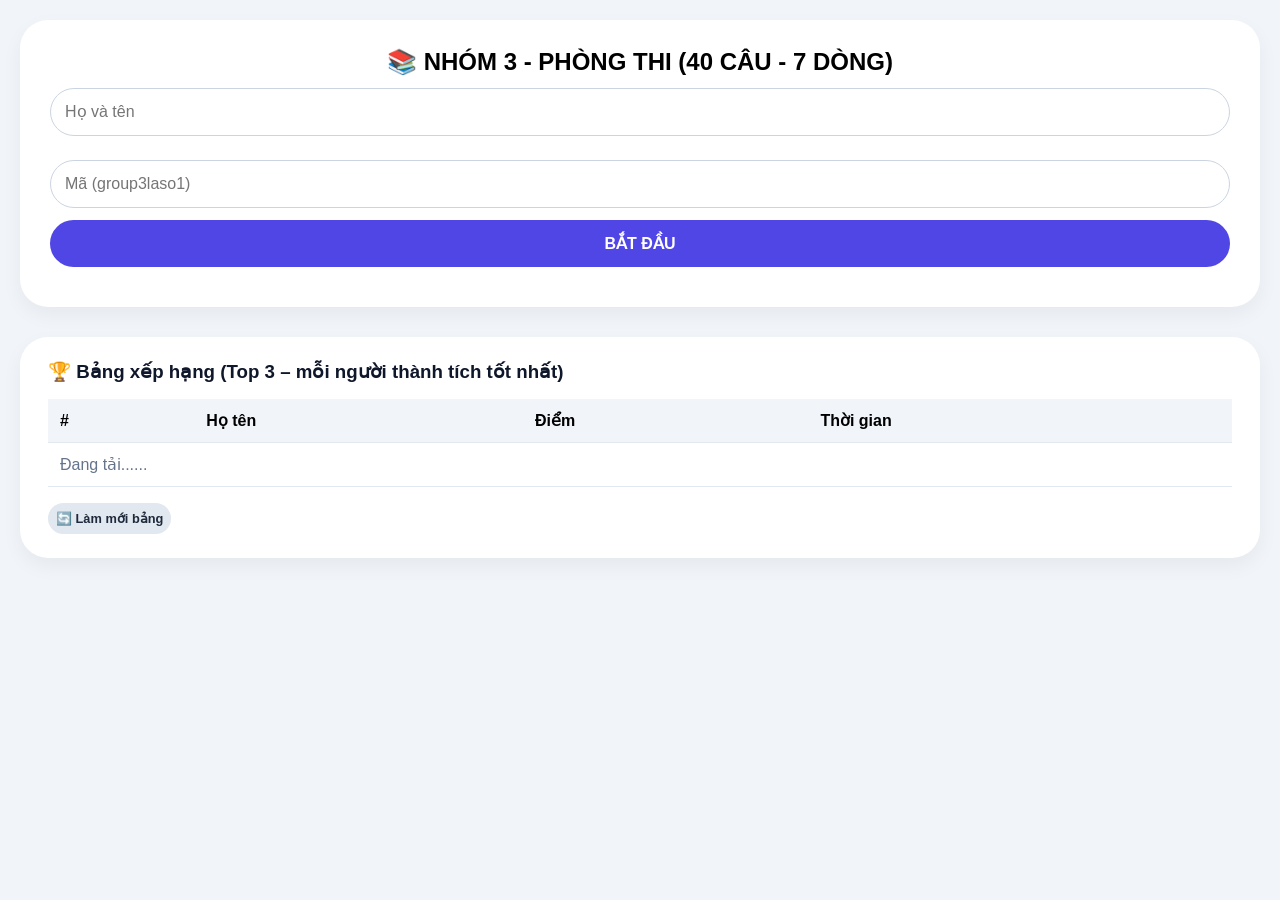
==== index.html @ 21d2b531 "Update title and improve leaderboard table structure" ====
<!DOCTYPE html>
<html lang="vi">
<head>
    <meta charset="UTF-8">
    <meta name="viewport" content="width=device-width, initial-scale=1.0, user-scalable=yes">
    <title>Nhóm 3 - Thi trắc nghiệm (40 câu - 7 dòng)</title>
    <style>
        * { margin: 0; padding: 0; box-sizing: border-box; }
        body { font-family: 'Segoe UI', Roboto, sans-serif; background: #f1f5f9; display: flex; justify-content: center; padding: 20px; }
        .main-container { max-width: 1300px; width: 100%; }
        .card { background: white; border-radius: 28px; box-shadow: 0 8px 20px rgba(0,0,0,0.05); padding: 28px 30px; margin-bottom: 30px; }
        .login-area { text-align: center; }
        input { width: 100%; padding: 14px; margin: 12px 0; border: 1px solid #cbd5e1; border-radius: 40px; font-size: 1rem; }
        button { background: #4f46e5; color: white; border: none; padding: 14px; border-radius: 40px; font-weight: bold; font-size: 1rem; cursor: pointer; width: 100%; transition: 0.2s; }
        button:hover { background: #4338ca; }
        .exam-container { background: white; border-radius: 28px; box-shadow: 0 8px 20px rgba(0,0,0,0.05); overflow: hidden; margin-bottom: 30px; display: none; }
        .exam-header { background: #1e293b; color: white; padding: 16px 24px; display: flex; justify-content: space-between; align-items: baseline; flex-wrap: wrap; gap: 12px; }
        .exam-header h2 { font-weight: 600; font-size: 1.2rem; }
        .student-info { background: #0f172a; padding: 6px 14px; border-radius: 40px; font-size: 0.85rem; }
        .exam-layout { display: flex; flex-wrap: wrap; }
        .question-area { flex: 2.5; background: #ffffff; padding: 28px 30px; min-width: 260px; }
        .sidebar { flex: 1.2; background: #f8fafc; border-left: 1px solid #e2e8f0; padding: 28px 20px; min-width: 240px; display: flex; flex-direction: column; gap: 20px; }
        .timer-card { background: white; border-radius: 24px; padding: 20px 16px; text-align: center; box-shadow: 0 2px 8px rgba(0,0,0,0.03); border: 1px solid #e2e8f0; }
        .timer-label { font-size: 0.75rem; text-transform: uppercase; color: #475569; font-weight: 600; }
        .timer-value { font-size: 2.5rem; font-weight: 700; font-family: monospace; color: #0f172a; }
        .palette-title { font-weight: 700; margin-bottom: 18px; font-size: 1rem; border-left: 4px solid #4f46e5; padding-left: 12px; }
        .question-grid { display: grid; grid-template-columns: repeat(5, 1fr); gap: 10px; }
        .q-num-btn { background: white; border: 1px solid #cbd5e1; border-radius: 40px; padding: 8px 0; text-align: center; font-weight: 600; font-size: 0.85rem; cursor: pointer; transition: all 0.2s; }
        .q-num-btn.answered { background: #22c55e; border-color: #22c55e; color: white; }
        .q-num-btn.current { background: #4f46e5; border-color: #4f46e5; color: white; box-shadow: 0 2px 6px rgba(79,70,229,0.3); }
        .q-num-btn.disabled { opacity: 0.5; background: #e2e8f0; cursor: not-allowed; }
        .q-num-btn:not(.disabled):hover { background: #e0e7ff; border-color: #818cf8; }
        .submit-bottom { margin-top: 20px; }
        .submit-bottom button { background: #10b981; width: 100%; }
        .submit-bottom button:hover { background: #059669; }
        .question-card { animation: fade 0.2s ease; }
        @keyframes fade { from { opacity: 0; transform: translateX(8px); } to { opacity: 1; transform: translateX(0); } }
        /* Ảnh FULL WIDTH chạm 2 bên rìa */
        .question-image {
            width: 100%;
            height: auto;
            object-fit: cover;
            margin-bottom: 20px;
            border-radius: 12px;
            box-shadow: 0 2px 8px rgba(0,0,0,0.1);
        }
        .q-text { font-size: 1.2rem; font-weight: 600; margin-bottom: 24px; color: #0f172a; }
        .options-list { display: flex; flex-direction: column; gap: 14px; margin: 20px 0 30px; }
        .option-item { background: #f8fafc; border: 1px solid #e2e8f0; border-radius: 20px; padding: 12px 18px; display: flex; align-items: center; gap: 12px; cursor: pointer; }
        .option-item.selected { background: #eef2ff; border-color: #4f46e5; }
        .option-radio { width: 18px; height: 18px; accent-color: #4f46e5; }
        .nav-buttons { display: flex; gap: 12px; flex-wrap: wrap; margin-top: 20px; }
        .nav-btn { background: white; border: 1px solid #cbd5e1; padding: 10px 20px; border-radius: 40px; font-weight: 600; cursor: pointer; }
        .leaderboard-card { background: white; border-radius: 28px; box-shadow: 0 8px 20px rgba(0,0,0,0.05); padding: 24px 28px; }
        .leaderboard-table, .history-table { width: 100%; border-collapse: collapse; }
        .leaderboard-table th, .leaderboard-table td, .history-table th, .history-table td { padding: 12px; text-align: left; border-bottom: 1px solid #e2e8f0; }
        .leaderboard-table th, .history-table th { background: #f1f5f9; font-weight: 600; }
        .refresh-leaderboard { background: #e2e8f0; color: #1e293b; margin-top: 16px; font-size: 0.8rem; padding: 8px; width: auto; }
        .modal { display: none; position: fixed; top: 0; left: 0; width: 100%; height: 100%; background: rgba(0,0,0,0.5); justify-content: center; align-items: center; z-index: 1000; }
        .modal-content { background: white; border-radius: 32px; max-width: 550px; width: 90%; padding: 28px; text-align: center; max-height: 80vh; overflow-y: auto; }
        .modal-content h2 { color: #10b981; margin-bottom: 12px; }
        .modal-score { font-size: 2.5rem; font-weight: 800; margin: 16px 0; }
        .btn-group { display: flex; gap: 10px; margin-top: 15px; }
        .btn-group button { flex: 1; margin-top: 0; }
        .error-msg { color: #dc2626; font-size: 0.85rem; margin-top: 8px; text-align: center; }
        .loading { text-align: center; color: #64748b; padding: 20px; }
        .text-center { text-align: center; }
        h3 { margin-bottom: 16px; color: #0f172a; }
        @media (max-width: 780px) { .exam-layout { flex-direction: column; } .sidebar { border-left: none; border-top: 1px solid #e2e8f0; } }
    </style>
</head>
<body>
<div class="main-container">
    <div class="card" id="loginCard">
        <div class="login-area">
            <h2>📚 NHÓM 3 - PHÒNG THI (40 CÂU - 7 DÒNG)</h2>
            <input type="text" id="fullname" placeholder="Họ và tên" maxlength="50">
            <input type="text" id="accessCode" placeholder="Mã (group3laso1)">
            <button id="startExamBtn">BẮT ĐẦU</button>
            <div id="loginError" class="error-msg" style="margin-top:12px;"></div>
        </div>
    </div>

    <div class="exam-container" id="examContainer">
        <div class="exam-header">
            <h2>📝 ĐỀ THI NHÓM 3 (MACHINE LEARNING)</h2>
            <div class="student-info" id="studentNameDisplay"></div>
        </div>
        <div class="exam-layout">
            <div class="question-area">
                <div class="question-card" id="dynamicQuestion"></div>
                <div class="nav-buttons">
                    <button class="nav-btn" id="prevBtn">◀ Câu trước</button>
                    <button class="nav-btn" id="nextBtn">Câu tiếp ▶</button>
                </div>
                <div id="submitError" class="error-msg"></div>
            </div>
            <div class="sidebar">
                <div class="timer-card">
                    <div class="timer-label">THỜI GIAN CÒN LẠI</div>
                    <div class="timer-value" id="timerDisplay">90:00</div>
                </div>
                <div class="palette-title">📌 Bảng câu hỏi</div>
                <div id="questionPaletteGrid" class="question-grid"></div>
                <div style="font-size:12px; color:#475569;">✅ Xanh: Đã trả lời ⚪ Trắng: Chưa làm<br>🔵 Xanh dương: Câu hiện tại</div>
                <div class="submit-bottom"><button id="submitExamBtn" style="background:#10b981;">📌 NỘP BÀI</button></div>
            </div>
        </div>
    </div>

    <div class="leaderboard-card">
        <h3>🏆 Bảng xếp hạng (Top 3 – mỗi người thành tích tốt nhất)</h3>
        <table class="leaderboard-table" id="leaderboardTable"><thead><tr><th>#</th><th>Họ tên</th><th>Điểm</th><th>Thời gian</th></tr></thead>
        <tbody id="leaderboardBody"><tr><td colspan="4" class="loading">Đang tải......</td></tr>
        </tbody>
        </table>
        <button class="refresh-leaderboard" id="refreshLeaderboardBtn">🔄 Làm mới bảng</button>
    </div>
</div>

<div id="resultModal" class="modal"><div class="modal-content"><h2>✅ HOÀN THÀNH</h2><p>Bài làm đã được ghi nhận</p><div class="modal-score" id="modalScore">0/40</div><div class="btn-group"><button id="viewHistoryFromResultBtn">📜 Lịch sử của tôi</button><button id="closeResultAndReloadBtn">🏠 Về trang chủ</button></div></div></div>
<div id="historyModal" class="modal"><div class="modal-content"><h2>📜 Lịch sử làm bài</h2><div id="historyContent"></div><div class="btn-group"><button id="closeHistoryBtn">Đóng</button><button id="backToHomeFromHistoryBtn">🏠 Về trang chủ</button></div></div></div>
<div id="resumeModal" class="modal"><div class="modal-content"><h2>⚠️ Bài làm chưa hoàn thành</h2><p>Bạn có muốn tiếp tục bài làm dang dở?</p><div class="btn-group"><button id="resumeYesBtn">Tiếp tục</button><button id="resumeNoBtn">Bắt đầu mới</button></div></div></div>

<script>
    // ---- Biến toàn cục ----
    let MASTER_QUESTIONS = [];
    let currentQuestions = [];
    let userAnswers = [];        // mảng 40 câu trả lời (text)
    let currentIndex = 0;
    let timerInterval = null;
    let timeLeftSeconds = 90 * 60;
    let sessionId = null;
    let currentUser = "";
    let lastSubmittedName = "";
    let startTimeISO = null;
    let examDurationMin = 90;

    // DOM
    const loginCard = document.getElementById('loginCard');
    const examContainer = document.getElementById('examContainer');
    const studentNameSpan = document.getElementById('studentNameDisplay');
    const timerDisplay = document.getElementById('timerDisplay');
    const paletteContainer = document.getElementById('questionPaletteGrid');
    const dynamicQuestionDiv = document.getElementById('dynamicQuestion');
    const prevBtn = document.getElementById('prevBtn');
    const nextBtn = document.getElementById('nextBtn');
    const submitBtn = document.getElementById('submitExamBtn');
    const resumeModal = document.getElementById('resumeModal');

    // Helper
    function escapeHtml(str) { if(!str) return ''; return str.replace(/[&<>]/g, m => m==='&'?'&amp;': m==='<'?'&lt;':'&gt;'); }
    function formatTime(sec) { const m = Math.floor(sec/60), s = sec%60; return `${m.toString().padStart(2,'0')}:${s.toString().padStart(2,'0')}`; }
    function updateTimerDisplay() { timerDisplay.innerText = formatTime(timeLeftSeconds); if(timeLeftSeconds<=0 && timerInterval) { clearInterval(timerInterval); alert("Hết thời gian! Tự động nộp bài."); submitExam(); } }
    function computeTimeLeft() { if(!startTimeISO) return timeLeftSeconds; const elapsed = Math.floor((new Date() - new Date(startTimeISO))/1000); const remain = examDurationMin*60 - elapsed; return remain>0?remain:0; }
    function startTimer() { if(timerInterval) clearInterval(timerInterval); timerInterval = setInterval(()=>{ if(timeLeftSeconds>0){ timeLeftSeconds--; updateTimerDisplay(); if(timeLeftSeconds%5===0) saveToLocalStorage(); } else clearInterval(timerInterval); },1000); }

    function saveToLocalStorage() { if(!sessionId) return; const state = { sessionId, currentUser, userAnswers, currentIndex, timeLeftSeconds, startTimeISO, examDurationMin, currentQuestions }; localStorage.setItem('examState', JSON.stringify(state)); }
    function loadFromLocalStorage() { const raw = localStorage.getItem('examState'); if(!raw) return null; try { const state = JSON.parse(raw); if(state.sessionId && state.currentUser && state.currentQuestions) return state; } catch(e){} return null; }
    function clearLocalStorage() { localStorage.removeItem('examState'); }
    function saveLastSubmittedName(name) { localStorage.setItem('lastSubmittedName', name); }
    function getLastSubmittedName() { return localStorage.getItem('lastSubmittedName') || ''; }

    function shuffleArray(arr) { for (let i = arr.length - 1; i > 0; i--) { const j = Math.floor(Math.random() * (i + 1)); [arr[i], arr[j]] = [arr[j], arr[i]]; } return arr; }

    function getShuffledQuestions() {
        let shuffled = shuffleArray([...MASTER_QUESTIONS]);
        shuffled = shuffled.map(q => {
            if (q.options && q.options.length) {
                const shuffledOpts = shuffleArray([...q.options]);
                return { ...q, options: shuffledOpts };
            }
            return { ...q };
        });
        return shuffled;
    }

    async function loadQuestionsFromServer() {
        try {
            const res = await fetch('/get-questions');
            const data = await res.json(); // [{text, imageUrl, options, correctText}]
            MASTER_QUESTIONS = data.map((q, idx) => {
                return {
                    id: idx,
                    text: q.text,
                    imageUrl: q.imageUrl,
                    options: q.options,
                    correctText: q.correctText
                };
            });
        } catch (err) {
            console.error("Lỗi tải câu hỏi:", err);
            // Fallback tạo 40 câu mặc định
            MASTER_QUESTIONS = [];
            for (let i = 0; i < 40; i++) {
                MASTER_QUESTIONS.push({
                    id: i,
                    text: `Câu hỏi mẫu ${i+1}`,
                    imageUrl: "",
                    options: ["A", "B", "C", "D"],
                    correctText: "A"
                });
            }
        }
    }

    function renderPalette() {
        paletteContainer.innerHTML = '';
        for(let i=0; i<currentQuestions.length; i++) {
            const btn = document.createElement('div');
            btn.classList.add('q-num-btn');
            btn.innerText = i+1;
            if(userAnswers[i] !== null && userAnswers[i] !== "") btn.classList.add('answered');
            if(currentIndex === i) btn.classList.add('current');
            btn.addEventListener('click', (idx=>()=>{ goToQuestion(idx); })(i));
            paletteContainer.appendChild(btn);
        }
    }

    function goToQuestion(index) { if(index<0 || index>=currentQuestions.length) return; currentIndex = index; renderCurrentQuestion(); renderPalette(); saveToLocalStorage(); }

    function renderCurrentQuestion() {
        const q = currentQuestions[currentIndex];
        if(!q) return;
        let html = '';
        if(q.imageUrl && q.imageUrl.trim() !== "") {
            html += `<img src="${escapeHtml(q.imageUrl)}" alt="Hình minh họa" class="question-image" onerror="this.style.display='none'">`;
        }
        html += `<div class="q-text">Câu ${currentIndex+1}: ${escapeHtml(q.text)}</div>`;
        html += `<div class="options-list" id="optionsList">`;
        const labels = ['A', 'B', 'C', 'D'];
        q.options.forEach((opt, optIdx) => {
            const isChecked = (userAnswers[currentIndex] === opt);
            const label = labels[optIdx];
            html += `<div class="option-item ${isChecked ? 'selected' : ''}">
                        <input type="radio" name="questionOption" value="${escapeHtml(opt)}" ${isChecked ? 'checked' : ''} class="option-radio">
                        <span class="option-label"><strong>${label}.</strong> ${escapeHtml(opt)}</span>
                     </div>`;
        });
        html += `</div>`;
        dynamicQuestionDiv.innerHTML = html;
        const radioInputs = document.querySelectorAll('input[name="questionOption"]');
        const optionDivs = document.querySelectorAll('.option-item');
        const updateAnswer = (selectedVal) => {
            userAnswers[currentIndex] = selectedVal;
            renderPalette();
            optionDivs.forEach(div => { const radio = div.querySelector('input[type="radio"]'); if(radio && radio.value===selectedVal) div.classList.add('selected'); else div.classList.remove('selected'); });
            saveToLocalStorage();
        };
        radioInputs.forEach(radio => radio.addEventListener('change', e => { if(radio.checked) updateAnswer(radio.value); }));
        optionDivs.forEach(div => { div.addEventListener('click', e => { const radio = div.querySelector('input[type="radio"]'); if(radio && !radio.checked) { radio.checked = true; updateAnswer(radio.value); } }); });
    }

    function allQuestionsAnswered() {
        for(let i=0; i<userAnswers.length; i++) {
            if(!userAnswers[i] || userAnswers[i] === "") return false;
        }
        return true;
    }

    function checkSubmit() {
        if(!allQuestionsAnswered()) {
            document.getElementById('submitError').innerText = "❌ Bạn chưa trả lời tất cả 40 câu hỏi!";
            return false;
        }
        document.getElementById('submitError').innerText = "";
        return true;
    }

    async function submitExam() {
        if(!checkSubmit()) return;
        if(!sessionId) { alert("Lỗi phiên làm bài!"); return; }
        if(timerInterval) clearInterval(timerInterval);
        try {
            const res = await fetch('/submit', {
                method: 'POST',
                headers: { 'Content-Type': 'application/json' },
                body: JSON.stringify({
                    name: currentUser,
                    code: "group3laso1",
                    session_id: sessionId,
                    answers: userAnswers
                })
            });
            const data = await res.json();
            if(res.ok) {
                saveLastSubmittedName(currentUser);
                clearLocalStorage();
                showResultModal(data.score, data.name);
                loadLeaderboard();
            } else {
                if(res.status===400 && data.error && data.error.includes("hết hạn")) alert("Phiên làm bài đã hết hạn. Vui lòng bắt đầu lại.");
                else alert("Lỗi: " + (data.error || "Không thể nộp bài"));
                if(data.error && data.error.includes("hết hạn")) { clearLocalStorage(); location.reload(); }
            }
        } catch(err) { alert("Lỗi kết nối server!"); }
    }

    async function startTest() {
        const name = document.getElementById('fullname').value.trim();
        const code = document.getElementById('accessCode').value.trim();
        const errorDiv = document.getElementById('loginError');
        errorDiv.innerText = "";
        if(!name) { errorDiv.innerText = "Vui lòng nhập họ tên!"; return; }
        if(code !== "group3laso1") { errorDiv.innerText = "Sai mã truy cập!"; return; }
        currentUser = name;
        studentNameSpan.innerText = `👤 ${escapeHtml(currentUser)}`;
        try {
            if(MASTER_QUESTIONS.length === 0) await loadQuestionsFromServer();
            const res = await fetch('/start', { method: 'POST', headers: { 'Content-Type': 'application/json' }, body: JSON.stringify({ name, code }) });
            const data = await res.json();
            if(res.ok) {
                sessionId = data.session_id;
                startTimeISO = data.start_time;
                examDurationMin = data.duration_minutes;
                timeLeftSeconds = computeTimeLeft();
                if(timeLeftSeconds <= 0) { alert("Thời gian làm bài đã hết!"); return; }
                currentQuestions = getShuffledQuestions();
                userAnswers = new Array(currentQuestions.length).fill(null);
                currentIndex = 0;
                loginCard.style.display = 'none';
                examContainer.style.display = 'block';
                updateTimerDisplay();
                startTimer();
                renderCurrentQuestion();
                renderPalette();
                saveToLocalStorage();
            } else { errorDiv.innerText = data.error || "Không thể bắt đầu!"; }
        } catch(err) { errorDiv.innerText = "Lỗi kết nối server!"; }
    }

    async function loadLeaderboard() {
        try {
            const res = await fetch('/leaderboard');
            const data = await res.json();
            const tbody = document.getElementById('leaderboardBody');
            const leaderboard = data.leaderboard || [];
            const totalQs = data.total_questions || 40;
            if(!leaderboard.length) { tbody.innerHTML = '<tr><td colspan="4">Chưa có dữ liệu</td></tr>'; return; }
            tbody.innerHTML = leaderboard.map((item,idx)=>`<tr><td>${idx+1}</td><td>${escapeHtml(item.name)}</td><td><strong>${item.score}/${totalQs}</strong></td><td>${escapeHtml(item.duration_formatted)}</td></tr>`).join('');
        } catch(e) { console.error(e); }
    }

    async function loadUserHistory(name) {
        try {
            const res = await fetch(`/history/${encodeURIComponent(name)}`);
            const history = await res.json();
            const historyContent = document.getElementById('historyContent');
            if(!history.length) { historyContent.innerHTML = '<p class="text-center">📭 Chưa có lịch sử làm bài</p>'; return; }
            let html = '<table class="history-table"><thead><tr><th>Lần</th><th>Điểm</th><th>Thời gian làm</th><th>Ngày nộp</th></tr></thead><tbody>';
            history.forEach((item,idx)=>{
                const total = item.score_display ? item.score_display.split('/')[1] : '40';
                html += `<tr><td>${idx+1}</td><td><strong>${item.score}/${total}</strong></td><td>${escapeHtml(item.duration_formatted)}</td><td>${escapeHtml(item.submitted_at_display)}</td></tr>`;
            });
            html += '</tbody></table>';
            historyContent.innerHTML = html;
        } catch(e) { document.getElementById('historyContent').innerHTML = '<p class="text-center">❌ Lỗi tải lịch sử</p>'; }
    }

    function showResultModal(score, name) { document.getElementById('modalScore').innerText = score; lastSubmittedName = name; document.getElementById('resultModal').style.display = 'flex'; }
    function closeResultAndReload() { document.getElementById('resultModal').style.display = 'none'; location.reload(); }
    function showHistoryModal(name) { loadUserHistory(name); document.getElementById('historyModal').style.display = 'flex'; }
    function closeHistoryModal() { document.getElementById('historyModal').style.display = 'none'; }
    function closeHistoryAndReload() { document.getElementById('historyModal').style.display = 'none'; location.reload(); }
    async function resumeExam(state) {
        sessionId = state.sessionId;
        currentUser = state.currentUser;
        userAnswers = state.userAnswers;
        currentIndex = state.currentIndex;
        timeLeftSeconds = state.timeLeftSeconds;
        startTimeISO = state.startTimeISO;
        examDurationMin = state.examDurationMin;
        currentQuestions = state.currentQuestions;
        studentNameSpan.innerText = `👤 ${escapeHtml(currentUser)}`;
        loginCard.style.display = 'none';
        examContainer.style.display = 'block';
        updateTimerDisplay();
        startTimer();
        renderCurrentQuestion();
        renderPalette();
        document.getElementById('submitError').innerText = "";
        resumeModal.style.display = 'none';
    }
    function startNewExam() { clearLocalStorage(); location.reload(); }

    async function init() {
        const prevName = getLastSubmittedName();
        if(prevName) document.getElementById('fullname').value = prevName;
        await loadQuestionsFromServer();
        loadLeaderboard();
        const savedState = loadFromLocalStorage();
        if(savedState && savedState.sessionId && savedState.currentUser && savedState.currentQuestions) {
            resumeModal.style.display = 'flex';
            document.getElementById('resumeYesBtn').onclick = () => resumeExam(savedState);
            document.getElementById('resumeNoBtn').onclick = () => { clearLocalStorage(); resumeModal.style.display = 'none'; };
        }
    }

    document.getElementById('startExamBtn').onclick = startTest;
    document.getElementById('refreshLeaderboardBtn').onclick = loadLeaderboard;
    prevBtn.onclick = () => goToQuestion(currentIndex-1);
    nextBtn.onclick = () => goToQuestion(currentIndex+1);
    submitBtn.onclick = submitExam;
    document.getElementById('viewHistoryFromResultBtn').onclick = () => { document.getElementById('resultModal').style.display = 'none'; showHistoryModal(lastSubmittedName); };
    document.getElementById('closeResultAndReloadBtn').onclick = closeResultAndReload;
    document.getElementById('closeHistoryBtn').onclick = closeHistoryModal;
    document.getElementById('backToHomeFromHistoryBtn').onclick = closeHistoryAndReload;

    init();
</script>
</body>
</html>
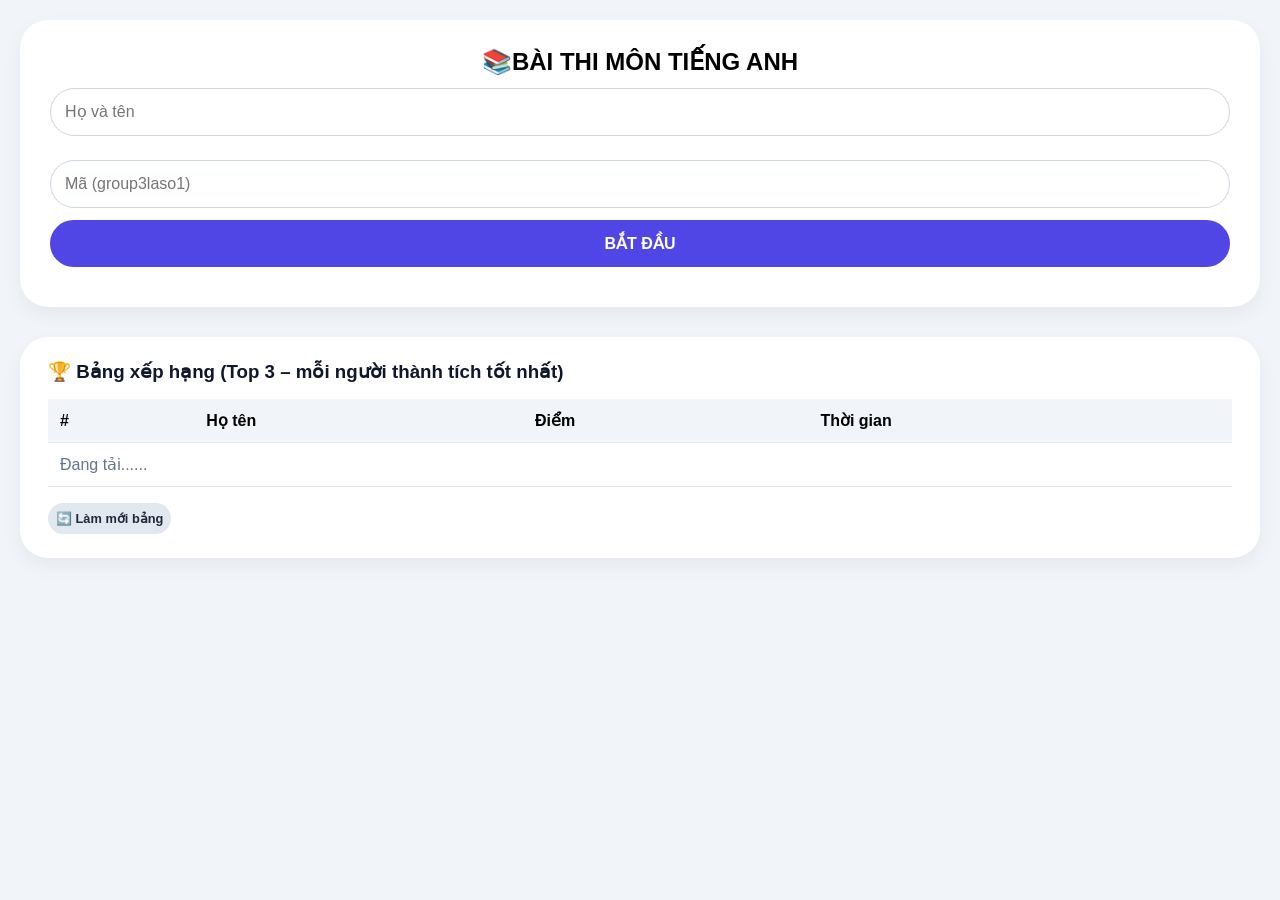
==== commit 4b7ac800: "Update title and headings in index.html" ====
--- a/index.html
+++ b/index.html
@@ -3,7 +3,7 @@
 <head>
     <meta charset="UTF-8">
     <meta name="viewport" content="width=device-width, initial-scale=1.0, user-scalable=yes">
-    <title>Nhóm 3 - Thi trắc nghiệm (40 câu - 7 dòng)</title>
+    <title>Nhóm 3 - Trắc Nghiệm Thi Thử THPTQG TIẾNG ANH</title>
     <style>
         * { margin: 0; padding: 0; box-sizing: border-box; }
         body { font-family: 'Segoe UI', Roboto, sans-serif; background: #f1f5f9; display: flex; justify-content: center; padding: 20px; }
@@ -73,7 +73,7 @@
 <div class="main-container">
     <div class="card" id="loginCard">
         <div class="login-area">
-            <h2>📚 NHÓM 3 - PHÒNG THI (40 CÂU - 7 DÒNG)</h2>
+            <h2>📚BÀI THI MÔN TIẾNG ANH</h2>
             <input type="text" id="fullname" placeholder="Họ và tên" maxlength="50">
             <input type="text" id="accessCode" placeholder="Mã (group3laso1)">
             <button id="startExamBtn">BẮT ĐẦU</button>
@@ -83,7 +83,7 @@
 
     <div class="exam-container" id="examContainer">
         <div class="exam-header">
-            <h2>📝 ĐỀ THI NHÓM 3 (MACHINE LEARNING)</h2>
+            <h2>📝 ĐỀ SỐ 11</h2>
             <div class="student-info" id="studentNameDisplay"></div>
         </div>
         <div class="exam-layout">
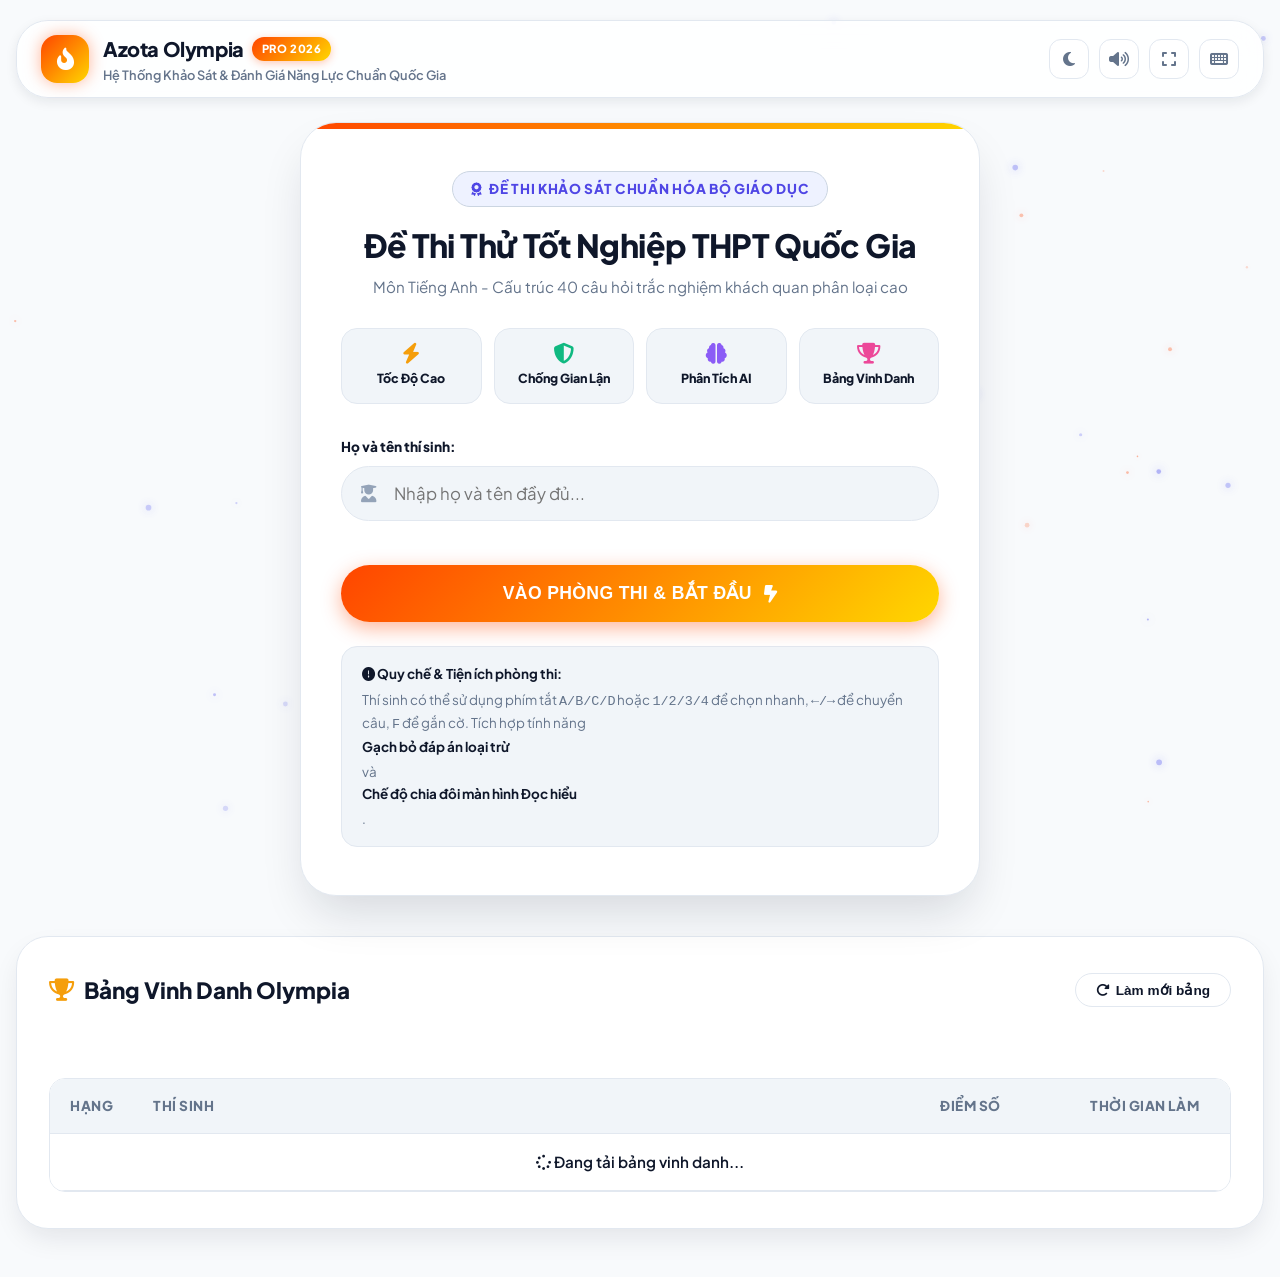
==== commit 0bd60131: "AI" ====
--- a/index.html
+++ b/index.html
@@ -1,410 +1,1806 @@
 <!DOCTYPE html>
-<html lang="vi">
+<html lang="vi" data-theme="light">
 <head>
     <meta charset="UTF-8">
     <meta name="viewport" content="width=device-width, initial-scale=1.0, user-scalable=yes">
-    <title>Nhóm 3 - Trắc Nghiệm Thi Thử THPTQG TIẾNG ANH</title>
-    <style>
-        * { margin: 0; padding: 0; box-sizing: border-box; }
-        body { font-family: 'Segoe UI', Roboto, sans-serif; background: #f1f5f9; display: flex; justify-content: center; padding: 20px; }
-        .main-container { max-width: 1300px; width: 100%; }
-        .card { background: white; border-radius: 28px; box-shadow: 0 8px 20px rgba(0,0,0,0.05); padding: 28px 30px; margin-bottom: 30px; }
-        .login-area { text-align: center; }
-        input { width: 100%; padding: 14px; margin: 12px 0; border: 1px solid #cbd5e1; border-radius: 40px; font-size: 1rem; }
-        button { background: #4f46e5; color: white; border: none; padding: 14px; border-radius: 40px; font-weight: bold; font-size: 1rem; cursor: pointer; width: 100%; transition: 0.2s; }
-        button:hover { background: #4338ca; }
-        .exam-container { background: white; border-radius: 28px; box-shadow: 0 8px 20px rgba(0,0,0,0.05); overflow: hidden; margin-bottom: 30px; display: none; }
-        .exam-header { background: #1e293b; color: white; padding: 16px 24px; display: flex; justify-content: space-between; align-items: baseline; flex-wrap: wrap; gap: 12px; }
-        .exam-header h2 { font-weight: 600; font-size: 1.2rem; }
-        .student-info { background: #0f172a; padding: 6px 14px; border-radius: 40px; font-size: 0.85rem; }
-        .exam-layout { display: flex; flex-wrap: wrap; }
-        .question-area { flex: 2.5; background: #ffffff; padding: 28px 30px; min-width: 260px; }
-        .sidebar { flex: 1.2; background: #f8fafc; border-left: 1px solid #e2e8f0; padding: 28px 20px; min-width: 240px; display: flex; flex-direction: column; gap: 20px; }
-        .timer-card { background: white; border-radius: 24px; padding: 20px 16px; text-align: center; box-shadow: 0 2px 8px rgba(0,0,0,0.03); border: 1px solid #e2e8f0; }
-        .timer-label { font-size: 0.75rem; text-transform: uppercase; color: #475569; font-weight: 600; }
-        .timer-value { font-size: 2.5rem; font-weight: 700; font-family: monospace; color: #0f172a; }
-        .palette-title { font-weight: 700; margin-bottom: 18px; font-size: 1rem; border-left: 4px solid #4f46e5; padding-left: 12px; }
-        .question-grid { display: grid; grid-template-columns: repeat(5, 1fr); gap: 10px; }
-        .q-num-btn { background: white; border: 1px solid #cbd5e1; border-radius: 40px; padding: 8px 0; text-align: center; font-weight: 600; font-size: 0.85rem; cursor: pointer; transition: all 0.2s; }
-        .q-num-btn.answered { background: #22c55e; border-color: #22c55e; color: white; }
-        .q-num-btn.current { background: #4f46e5; border-color: #4f46e5; color: white; box-shadow: 0 2px 6px rgba(79,70,229,0.3); }
-        .q-num-btn.disabled { opacity: 0.5; background: #e2e8f0; cursor: not-allowed; }
-        .q-num-btn:not(.disabled):hover { background: #e0e7ff; border-color: #818cf8; }
-        .submit-bottom { margin-top: 20px; }
-        .submit-bottom button { background: #10b981; width: 100%; }
-        .submit-bottom button:hover { background: #059669; }
-        .question-card { animation: fade 0.2s ease; }
-        @keyframes fade { from { opacity: 0; transform: translateX(8px); } to { opacity: 1; transform: translateX(0); } }
-        /* Ảnh FULL WIDTH chạm 2 bên rìa */
-        .question-image {
-            width: 100%;
-            height: auto;
-            object-fit: cover;
-            margin-bottom: 20px;
-            border-radius: 12px;
-            box-shadow: 0 2px 8px rgba(0,0,0,0.1);
-        }
-        .q-text { font-size: 1.2rem; font-weight: 600; margin-bottom: 24px; color: #0f172a; }
-        .options-list { display: flex; flex-direction: column; gap: 14px; margin: 20px 0 30px; }
-        .option-item { background: #f8fafc; border: 1px solid #e2e8f0; border-radius: 20px; padding: 12px 18px; display: flex; align-items: center; gap: 12px; cursor: pointer; }
-        .option-item.selected { background: #eef2ff; border-color: #4f46e5; }
-        .option-radio { width: 18px; height: 18px; accent-color: #4f46e5; }
-        .nav-buttons { display: flex; gap: 12px; flex-wrap: wrap; margin-top: 20px; }
-        .nav-btn { background: white; border: 1px solid #cbd5e1; padding: 10px 20px; border-radius: 40px; font-weight: 600; cursor: pointer; }
-        .leaderboard-card { background: white; border-radius: 28px; box-shadow: 0 8px 20px rgba(0,0,0,0.05); padding: 24px 28px; }
-        .leaderboard-table, .history-table { width: 100%; border-collapse: collapse; }
-        .leaderboard-table th, .leaderboard-table td, .history-table th, .history-table td { padding: 12px; text-align: left; border-bottom: 1px solid #e2e8f0; }
-        .leaderboard-table th, .history-table th { background: #f1f5f9; font-weight: 600; }
-        .refresh-leaderboard { background: #e2e8f0; color: #1e293b; margin-top: 16px; font-size: 0.8rem; padding: 8px; width: auto; }
-        .modal { display: none; position: fixed; top: 0; left: 0; width: 100%; height: 100%; background: rgba(0,0,0,0.5); justify-content: center; align-items: center; z-index: 1000; }
-        .modal-content { background: white; border-radius: 32px; max-width: 550px; width: 90%; padding: 28px; text-align: center; max-height: 80vh; overflow-y: auto; }
-        .modal-content h2 { color: #10b981; margin-bottom: 12px; }
-        .modal-score { font-size: 2.5rem; font-weight: 800; margin: 16px 0; }
-        .btn-group { display: flex; gap: 10px; margin-top: 15px; }
-        .btn-group button { flex: 1; margin-top: 0; }
-        .error-msg { color: #dc2626; font-size: 0.85rem; margin-top: 8px; text-align: center; }
-        .loading { text-align: center; color: #64748b; padding: 20px; }
-        .text-center { text-align: center; }
-        h3 { margin-bottom: 16px; color: #0f172a; }
-        @media (max-width: 780px) { .exam-layout { flex-direction: column; } .sidebar { border-left: none; border-top: 1px solid #e2e8f0; } }
-    </style>
+    <meta name="theme-color" content="#4f46e5">
+    <title>Azota Olympia PRO - Hệ Thống Khảo Sát &amp; Đánh Giá Năng Lực Chuẩn Quốc Gia</title>
+    <!-- Google Fonts -->
+    <link rel="preconnect" href="https://fonts.googleapis.com">
+    <link rel="preconnect" href="https://fonts.gstatic.com" crossorigin>
+    <link href="https://fonts.googleapis.com/css2?family=Plus+Jakarta+Sans:wght@400;500;600;700;800;900&family=JetBrains+Mono:wght@500;700;800&family=Playfair+Display:ital,wght@0,700;1,600&display=swap" rel="stylesheet">
+    <!-- Font Awesome Icons -->
+    <link rel="stylesheet" href="https://cdnjs.cloudflare.com/ajax/libs/font-awesome/6.5.1/css/all.min.css">
+    <!-- Canvas Confetti -->
+    <script src="https://cdn.jsdelivr.net/npm/canvas-confetti@1.9.2/dist/confetti.browser.min.js"></script>
+    <!-- Favicon -->
+    <link rel="icon" type="image/svg+xml" href="/favicon.ico">
+    <!-- Main Stylesheet -->
+    <link rel="stylesheet" href="style.css">
 </head>
 <body>
+
+<!-- Interactive Particle & Fire Ember Canvas -->
+<canvas id="particleCanvas"></canvas>
+
 <div class="main-container">
-    <div class="card" id="loginCard">
-        <div class="login-area">
-            <h2>📚BÀI THI MÔN TIẾNG ANH</h2>
-            <input type="text" id="fullname" placeholder="Họ và tên" maxlength="50">
-            <input type="text" id="accessCode" placeholder="Mã (group3laso1)">
-            <button id="startExamBtn">BẮT ĐẦU</button>
-            <div id="loginError" class="error-msg" style="margin-top:12px;"></div>
+    <!-- Top Navigation Bar -->
+    <nav class="top-navbar">
+        <a href="#" class="brand-badge" onclick="location.reload(); return false;">
+            <div class="brand-icon">
+                <i class="fa-solid fa-fire-flame-curved"></i>
+            </div>
+            <div class="brand-text">
+                <h1>Azota Olympia <span class="olympia-tag">PRO 2026</span></h1>
+                <p>Hệ Thống Khảo Sát & Đánh Giá Năng Lực Chuẩn Quốc Gia</p>
+            </div>
+        </a>
+        <div class="nav-actions">
+            <!-- Streak Flame Badge -->
+            <div class="streak-badge" id="streakBadge">
+                <i class="fa-solid fa-fire"></i>
+                <span id="streakCount">COMBO x0</span>
+            </div>
+
+            <!-- Theme Toggle (Light / Dark) -->
+            <button id="themeToggleBtn" class="icon-btn" title="Chuyển chế độ Sáng / Tối (Dark/Light)" aria-label="Toggle Theme">
+                <i class="fa-solid fa-moon"></i>
+            </button>
+            <!-- Sound Toggle -->
+            <button id="soundToggleBtn" class="icon-btn" title="Bật/Tắt âm thanh" aria-label="Toggle Sound">
+                <i class="fa-solid fa-volume-high"></i>
+            </button>
+            <!-- Fullscreen -->
+            <button id="fullscreenToggleBtn" class="icon-btn" title="Chế độ toàn màn hình" aria-label="Toggle Fullscreen">
+                <i class="fa-solid fa-expand"></i>
+            </button>
+            <!-- Shortcuts Help -->
+            <button id="shortcutsBtn" class="icon-btn" title="Xem bảng phím tắt" aria-label="Keyboard Shortcuts">
+                <i class="fa-solid fa-keyboard"></i>
+            </button>
+        </div>
+    </nav>
+
+    <!-- Login / Welcome Hero Card -->
+    <div class="card login-hero" id="loginCard">
+        <div class="hero-badge">
+            <i class="fa-solid fa-award"></i> ĐỀ THI KHẢO SÁT CHUẨN HÓA BỘ GIÁO DỤC
+        </div>
+        <h2 class="hero-title">Đề Thi Thử Tốt Nghiệp THPT Quốc Gia</h2>
+        <p class="hero-subtitle">Môn Tiếng Anh - Cấu trúc 40 câu hỏi trắc nghiệm khách quan phân loại cao</p>
+
+        <!-- Feature Badges -->
+        <div class="feature-badges-grid">
+            <div class="feature-pill">
+                <i class="fa-solid fa-bolt" style="color: #f59e0b;"></i>
+                <span>Tốc Độ Cao</span>
+            </div>
+            <div class="feature-pill">
+                <i class="fa-solid fa-shield-halved" style="color: #10b981;"></i>
+                <span>Chống Gian Lận</span>
+            </div>
+            <div class="feature-pill">
+                <i class="fa-solid fa-brain" style="color: #8b5cf6;"></i>
+                <span>Phân Tích AI</span>
+            </div>
+            <div class="feature-pill">
+                <i class="fa-solid fa-trophy" style="color: #ec4899;"></i>
+                <span>Bảng Vinh Danh</span>
+            </div>
+        </div>
+
+        <!-- Input Form -->
+        <div class="input-group">
+            <label class="input-label" for="fullname">Họ và tên thí sinh:</label>
+            <div class="input-wrapper">
+                <input type="text" id="fullname" placeholder="Nhập họ và tên đầy đủ..." maxlength="50" autocomplete="name">
+                <i class="fa-solid fa-user-graduate input-icon"></i>
+            </div>
+        </div>
+
+        <button class="btn-primary-fire" id="startExamBtn" style="margin-top: 24px;">
+            <span>VÀO PHÒNG THI & BẮT ĐẦU</span>
+            <i class="fa-solid fa-bolt-lightning"></i>
+        </button>
+
+        <div id="loginError" class="error-msg"></div>
+
+        <div class="exam-notice-box">
+            <strong><i class="fa-solid fa-circle-exclamation"></i> Quy chế & Tiện ích phòng thi:</strong>
+            Thí sinh có thể sử dụng phím tắt <code>A/B/C/D</code> hoặc <code>1/2/3/4</code> để chọn nhanh, <code>←/→</code> để chuyển câu, <code>F</code> để gắn cờ. Tích hợp tính năng <strong>Gạch bỏ đáp án loại trừ</strong> và <strong>Chế độ chia đôi màn hình Đọc hiểu</strong>.
         </div>
     </div>
 
+    <!-- Active Exam Workspace -->
     <div class="exam-container" id="examContainer">
+        <!-- Exam Top Header -->
         <div class="exam-header">
-            <h2>📝 ĐỀ SỐ 11</h2>
-            <div class="student-info" id="studentNameDisplay"></div>
-        </div>
-        <div class="exam-layout">
-            <div class="question-area">
-                <div class="question-card" id="dynamicQuestion"></div>
-                <div class="nav-buttons">
-                    <button class="nav-btn" id="prevBtn">◀ Câu trước</button>
-                    <button class="nav-btn" id="nextBtn">Câu tiếp ▶</button>
+            <div class="exam-title-block">
+                <div class="exam-badge-icon">
+                    <i class="fa-solid fa-graduation-cap"></i>
                 </div>
-                <div id="submitError" class="error-msg"></div>
-            </div>
+                <div>
+                    <h2>BÀI THI THPT QUỐC GIA - TIẾNG ANH</h2>
+                    <div class="exam-sub" id="examProgressSub">Đã làm 0 / 40 câu (0%)</div>
+                </div>
+            </div>
+            <div class="header-user-actions">
+                <!-- Split View Toggle -->
+                <button class="btn-header-tool" id="splitViewBtn" title="Bật/Tắt chế độ chia đôi màn hình cho bài đọc hiểu">
+                    <i class="fa-solid fa-table-columns"></i>
+                    <span>Chia đôi bài đọc</span>
+                </button>
+                <!-- Highlighter Tool -->
+                <button class="btn-header-tool" id="highlighterBtn" title="Bật/Tắt bút dạ quang tô sáng từ khóa">
+                    <i class="fa-solid fa-highlighter"></i>
+                    <span>Bút dạ quang</span>
+                </button>
+                <!-- Flag Button -->
+                <button class="btn-header-tool" id="flagQuestionBtn" title="Gắn cờ câu hỏi này để xem lại sau">
+                    <i class="fa-regular fa-flag"></i>
+                    <span>Gắn cờ (F)</span>
+                </button>
+                <!-- Student Pill -->
+                <div class="student-info-pill" id="studentNameDisplay">
+                    <div class="student-avatar" id="studentAvatarText">?</div>
+                    <span id="studentNameText">Thí sinh</span>
+                </div>
+            </div>
+        </div>
+
+        <!-- Exam Body Layout -->
+        <div class="exam-layout" id="examLayout">
+            <!-- Left Pane (Normal or Split View Left) -->
+            <div class="question-area" id="questionArea">
+                <!-- Split View Left Pane (Container for Image/Passage when in Split View) -->
+                <div class="split-left-pane" id="splitLeftPane" style="display: none;">
+                    <div class="question-image-box" id="splitImageBox"></div>
+                </div>
+
+                <!-- Main Question Content Pane -->
+                <div class="main-question-pane" id="mainQuestionPane">
+                    <div class="question-top-bar">
+                        <div class="q-badge" id="qBadgeNumber">
+                            <i class="fa-solid fa-circle-question"></i>
+                            <span id="qBadgeText">Câu 1 / 40</span>
+                        </div>
+                        <div class="q-status-tag unanswered" id="qStatusTag">
+                            <i class="fa-regular fa-circle"></i> Chưa trả lời
+                        </div>
+                    </div>
+
+                    <!-- Dynamic Question Area -->
+                    <div class="question-card" id="dynamicQuestion">
+                        <!-- Rendered by JS -->
+                    </div>
+
+                    <!-- Navigation Buttons -->
+                    <div style="margin-top: 30px;">
+                        <div id="submitError" class="error-msg" style="margin-bottom: 12px;"></div>
+                        <div class="nav-buttons-bar">
+                            <div class="nav-group-left">
+                                <button class="btn-nav" id="prevBtn" title="Câu trước (←)">
+                                    <i class="fa-solid fa-arrow-left"></i> Câu trước
+                                </button>
+                                <button class="btn-nav text-only" id="clearAnswerBtn" title="Bỏ chọn đáp án hiện tại">
+                                    <i class="fa-regular fa-trash-can"></i> Xóa đáp án
+                                </button>
+                            </div>
+                            <div class="nav-group-right">
+                                <button class="btn-nav primary" id="nextBtn" title="Câu tiếp (→)">
+                                    Câu tiếp <i class="fa-solid fa-arrow-right"></i>
+                                </button>
+                            </div>
+                        </div>
+                    </div>
+                </div>
+            </div>
+
+            <!-- Right Sidebar: Timer, Palette, Submit -->
             <div class="sidebar">
-                <div class="timer-card">
-                    <div class="timer-label">THỜI GIAN CÒN LẠI</div>
-                    <div class="timer-value" id="timerDisplay">90:00</div>
+                <!-- Countdown Timer Card -->
+                <div class="timer-card" id="timerCard">
+                    <div class="timer-header">
+                        <i class="fa-solid fa-stopwatch"></i> Thời gian còn lại
+                    </div>
+                    <div class="timer-value" id="timerDisplay">60:00</div>
+                    <div class="timer-progress-bg">
+                        <div class="timer-progress-fill" id="timerProgressFill" style="width: 100%;"></div>
+                    </div>
                 </div>
-                <div class="palette-title">📌 Bảng câu hỏi</div>
-                <div id="questionPaletteGrid" class="question-grid"></div>
-                <div style="font-size:12px; color:#475569;">✅ Xanh: Đã trả lời ⚪ Trắng: Chưa làm<br>🔵 Xanh dương: Câu hiện tại</div>
-                <div class="submit-bottom"><button id="submitExamBtn" style="background:#10b981;">📌 NỘP BÀI</button></div>
+
+                <!-- Palette Section -->
+                <div class="palette-section">
+                    <div class="palette-header-row">
+                        <div class="palette-title">
+                            <i class="fa-solid fa-grip"></i> Bảng câu hỏi
+                        </div>
+                        <div class="palette-count" id="paletteAnsweredCount">0/40 đã làm</div>
+                    </div>
+
+                    <!-- Filter Chips -->
+                    <div class="palette-filters">
+                        <button class="filter-chip active" data-filter="all">Tất cả (40)</button>
+                        <button class="filter-chip" data-filter="answered">Đã làm (<span id="countAnswered">0</span>)</button>
+                        <button class="filter-chip" data-filter="unanswered">Chưa làm (<span id="countUnanswered">40</span>)</button>
+                        <button class="filter-chip" data-filter="flagged">Đã cờ 🚩 (<span id="countFlagged">0</span>)</button>
+                    </div>
+
+                    <!-- Question Grid -->
+                    <div id="questionPaletteGrid" class="question-grid"></div>
+
+                    <!-- Palette Legend -->
+                    <div class="palette-legend">
+                        <div class="legend-item"><span class="legend-dot" style="background:var(--success);"></span> Đã làm</div>
+                        <div class="legend-item"><span class="legend-dot" style="background:var(--bg-card); border:1px solid var(--border-highlight);"></span> Chưa làm</div>
+                        <div class="legend-item"><span class="legend-dot" style="background:var(--primary);"></span> Đang chọn</div>
+                        <div class="legend-item">🚩 Có cờ</div>
+                    </div>
+                </div>
+
+                <!-- Submit Exam Button -->
+                <div class="submit-bottom">
+                    <button class="btn-submit-exam" id="submitExamBtn">
+                        <i class="fa-solid fa-paper-plane"></i> NỘP BÀI THI NGAY
+                    </button>
+                </div>
             </div>
         </div>
     </div>
 
-    <div class="leaderboard-card">
-        <h3>🏆 Bảng xếp hạng (Top 3 – mỗi người thành tích tốt nhất)</h3>
-        <table class="leaderboard-table" id="leaderboardTable"><thead><tr><th>#</th><th>Họ tên</th><th>Điểm</th><th>Thời gian</th></tr></thead>
-        <tbody id="leaderboardBody"><tr><td colspan="4" class="loading">Đang tải......</td></tr>
-        </tbody>
-        </table>
-        <button class="refresh-leaderboard" id="refreshLeaderboardBtn">🔄 Làm mới bảng</button>
+    <!-- Leaderboard Card -->
+    <div class="leaderboard-card" id="leaderboardCard">
+        <div class="leaderboard-header">
+            <h3 class="leaderboard-title">
+                <i class="fa-solid fa-trophy" style="color: #f59e0b;"></i> Bảng Vinh Danh Olympia
+            </h3>
+            <button class="btn-refresh" id="refreshLeaderboardBtn">
+                <i class="fa-solid fa-rotate-right" id="refreshIcon"></i> Làm mới bảng
+            </button>
+        </div>
+
+        <!-- 3D Podium Display -->
+        <div class="podium-container" id="podiumContainer">
+            <!-- Dynamically rendered by JS -->
+        </div>
+
+        <!-- Leaderboard Table -->
+        <div class="table-responsive">
+            <table class="leaderboard-table" id="leaderboardTable">
+                <thead>
+                    <tr>
+                        <th style="width: 75px;">Hạng</th>
+                        <th>Thí sinh</th>
+                        <th style="width: 150px;">Điểm số</th>
+                        <th style="width: 160px;">Thời gian làm</th>
+                    </tr>
+                </thead>
+                <tbody id="leaderboardBody">
+                    <tr><td colspan="4" class="loading"><i class="fa-solid fa-spinner fa-spin"></i> Đang tải bảng vinh danh...</td></tr>
+                </tbody>
+            </table>
+        </div>
     </div>
 </div>
 
-<div id="resultModal" class="modal"><div class="modal-content"><h2>✅ HOÀN THÀNH</h2><p>Bài làm đã được ghi nhận</p><div class="modal-score" id="modalScore">0/40</div><div class="btn-group"><button id="viewHistoryFromResultBtn">📜 Lịch sử của tôi</button><button id="closeResultAndReloadBtn">🏠 Về trang chủ</button></div></div></div>
-<div id="historyModal" class="modal"><div class="modal-content"><h2>📜 Lịch sử làm bài</h2><div id="historyContent"></div><div class="btn-group"><button id="closeHistoryBtn">Đóng</button><button id="backToHomeFromHistoryBtn">🏠 Về trang chủ</button></div></div></div>
-<div id="resumeModal" class="modal"><div class="modal-content"><h2>⚠️ Bài làm chưa hoàn thành</h2><p>Bạn có muốn tiếp tục bài làm dang dở?</p><div class="btn-group"><button id="resumeYesBtn">Tiếp tục</button><button id="resumeNoBtn">Bắt đầu mới</button></div></div></div>
-
+<!-- ==========================================================================
+     MODALS
+     ========================================================================== -->
+
+<!-- 1. Result Modal -->
+<div id="resultModal" class="modal">
+    <div class="modal-content">
+        <div style="font-size: 3.8rem; margin-bottom: 8px;">🎉</div>
+        <h2 style="font-size: 1.8rem; font-weight: 900;">HOÀN THÀNH BÀI THI!</h2>
+        <p style="color: var(--text-muted); font-size: 0.95rem;">Hệ thống đã ghi nhận và chấm điểm tự động</p>
+        
+        <div class="modal-score-wrap">
+            <div class="modal-score" id="modalScore">0/40</div>
+            <div class="modal-score-sub" id="modalScoreConverted">0.0 / 10 Điểm</div>
+        </div>
+
+        <!-- Stats Grid -->
+        <div class="result-stats-grid">
+            <div class="result-stat-card">
+                <div class="result-stat-val" id="resAccuracy">0%</div>
+                <div class="result-stat-lbl">Độ chính xác</div>
+            </div>
+            <div class="result-stat-card">
+                <div class="result-stat-val" id="resDuration">--:--</div>
+                <div class="result-stat-lbl">Thời gian làm</div>
+            </div>
+            <div class="result-stat-card">
+                <div class="result-stat-val" id="resAvgSpeed">--s</div>
+                <div class="result-stat-lbl">Tốc độ TB/câu</div>
+            </div>
+        </div>
+
+        <!-- AI Skills Matrix Breakdown -->
+        <div class="skills-matrix-box">
+            <div class="skills-matrix-title">
+                <i class="fa-solid fa-brain" style="color: #8b5cf6;"></i> Phân Tích Ma Trận Kỹ Năng (AI Assessment)
+            </div>
+            <div class="skill-bar-row">
+                <div class="skill-bar-info"><span>📖 Đọc hiểu & Phân tích văn bản</span><span id="skillReading">85%</span></div>
+                <div class="skill-bar-track"><div class="skill-bar-fill" id="skillReadingBar" style="width: 85%;"></div></div>
+            </div>
+            <div class="skill-bar-row">
+                <div class="skill-bar-info"><span>🔤 Từ vựng & Cụm từ cố định</span><span id="skillVocab">75%</span></div>
+                <div class="skill-bar-track"><div class="skill-bar-fill" id="skillVocabBar" style="width: 75%;"></div></div>
+            </div>
+            <div class="skill-bar-row">
+                <div class="skill-bar-info"><span>📐 Ngữ pháp & Cấu trúc câu</span><span id="skillGrammar">90%</span></div>
+                <div class="skill-bar-track"><div class="skill-bar-fill" id="skillGrammarBar" style="width: 90%;"></div></div>
+            </div>
+            <div class="skill-bar-row" style="margin-bottom: 0;">
+                <div class="skill-bar-info"><span>🎯 Ngữ âm, Trọng âm & Giao tiếp</span><span id="skillPhonetics">80%</span></div>
+                <div class="skill-bar-track"><div class="skill-bar-fill" id="skillPhoneticsBar" style="width: 80%;"></div></div>
+            </div>
+        </div>
+
+        <!-- Modal Actions -->
+        <div class="btn-group">
+            <button class="btn-modal primary" id="reviewExamBtn">
+                <i class="fa-solid fa-magnifying-glass"></i> Xem lại bài làm & Giải thích chi tiết
+            </button>
+            <button class="btn-modal secondary" id="openCertificateBtn" style="border-color: #b45309; color: #b45309;">
+                <i class="fa-solid fa-certificate"></i> Nhận Chứng Chỉ Vinh Danh (Certificate)
+            </button>
+            <div class="btn-group row" style="margin-top: 0;">
+                <button class="btn-modal secondary" id="viewHistoryFromResultBtn">
+                    <i class="fa-solid fa-clock-rotate-left"></i> Lịch sử thi
+                </button>
+                <button class="btn-modal secondary" id="closeResultAndReloadBtn">
+                    <i class="fa-solid fa-house"></i> Về trang chủ
+                </button>
+            </div>
+        </div>
+    </div>
+</div>
+
+<!-- 2. Royal Certificate Modal (Print Ready) -->
+<div id="certificateModal" class="modal">
+    <div class="cert-modal-content">
+        <div class="cert-header">HỆ THỐNG KHẢO SÁT NĂNG LỰC OLYMPIA 2026</div>
+        <h1 class="cert-title">CHỨNG NHẬN KẾT QUẢ</h1>
+        <p style="font-size: 1.1rem; color: #78350f; margin-bottom: 10px;">Chứng nhận thí sinh</p>
+        <div class="cert-recipient" id="certCandidateName">Nguyễn Văn A</div>
+        <p class="cert-desc">
+            Đã hoàn thành xuất sắc bài thi khảo sát trắc nghiệm chuẩn hóa <strong>Môn Tiếng Anh THPT Quốc Gia</strong> với kết quả được ghi nhận trên hệ thống đánh giá năng lực trực tuyến.
+        </p>
+        <div class="cert-score-box" id="certScoreBox">ĐIỂM SỐ: 40/40 (10.0 ĐIỂM)</div>
+        <div class="cert-footer-row">
+            <div>
+                <strong>Ngày hoàn thành:</strong> <span id="certDate">06/10/2026</span><br>
+                <strong>Mã xác thực:</strong> <span id="certSessionId">AZ-2026-X99</span>
+            </div>
+            <div style="text-align: right;">
+                <i class="fa-solid fa-certificate" style="font-size: 2.2rem; color: #b45309;"></i><br>
+                <strong>BAN KHẢO THÍ OLYMPIA</strong>
+            </div>
+        </div>
+        <div class="no-print" style="margin-top: 30px; display: flex; gap: 12px; justify-content: center;">
+            <button class="btn-modal primary" onclick="window.print();" style="width: auto; padding: 12px 28px;">
+                <i class="fa-solid fa-print"></i> In Chứng Chỉ / Lưu PDF
+            </button>
+            <button class="btn-modal secondary" id="closeCertBtn" style="width: auto; padding: 12px 28px;">
+                Đóng
+            </button>
+        </div>
+    </div>
+</div>
+
+<!-- 3. History Modal -->
+<div id="historyModal" class="modal">
+    <div class="modal-content" style="max-width: 680px;">
+        <h2 style="display: flex; align-items: center; justify-content: center; gap: 8px;">
+            <i class="fa-solid fa-clock-rotate-left" style="color: var(--primary);"></i> Lịch Sử Làm Bài
+        </h2>
+        <p style="color: var(--text-muted); margin-bottom: 20px;" id="historyUserTitle">Danh sách các lần thi đã thực hiện</p>
+        
+        <div id="historyContent" class="table-responsive" style="max-height: 420px; overflow-y: auto;"></div>
+
+        <div class="btn-group row" style="margin-top: 24px;">
+            <button class="btn-modal secondary" id="closeHistoryBtn">Đóng</button>
+            <button class="btn-modal primary" id="backToHomeFromHistoryBtn">
+                <i class="fa-solid fa-house"></i> Về trang chủ
+            </button>
+        </div>
+    </div>
+</div>
+
+<!-- 4. Resume Modal -->
+<div id="resumeModal" class="modal">
+    <div class="modal-content">
+        <div style="font-size: 3.5rem; color: #f59e0b; margin-bottom: 12px;">
+            <i class="fa-solid fa-clock-rotate-left"></i>
+        </div>
+        <h2>Tiếp tục bài thi dang dở?</h2>
+        <p style="color: var(--text-muted); margin: 12px 0 20px;">
+            Hệ thống phát hiện bài làm trước đó của bạn chưa hoàn thành. Bạn muốn tiếp tục bài thi hay bắt đầu đề mới?
+        </p>
+        <div class="btn-group">
+            <button class="btn-modal primary" id="resumeYesBtn">
+                <i class="fa-solid fa-play"></i> Tiếp tục làm bài
+            </button>
+            <button class="btn-modal secondary" id="resumeNoBtn">
+                <i class="fa-solid fa-rotate-left"></i> Bắt đầu bài thi mới
+            </button>
+        </div>
+    </div>
+</div>
+
+<!-- 5. Confirm Submit Modal -->
+<div id="confirmSubmitModal" class="modal">
+    <div class="modal-content">
+        <div style="font-size: 3.5rem; color: #10b981; margin-bottom: 12px;">
+            <i class="fa-regular fa-circle-question"></i>
+        </div>
+        <h2>Xác nhận nộp bài thi?</h2>
+        <div id="confirmSubmitStats" style="margin: 16px 0; font-size: 0.95rem; line-height: 1.8;"></div>
+        <div class="btn-group row">
+            <button class="btn-modal secondary" id="cancelSubmitBtn">Tiếp tục làm bài</button>
+            <button class="btn-modal primary" id="confirmSubmitBtn" style="background: var(--grad-success);">
+                <i class="fa-solid fa-check"></i> Xác nhận nộp bài
+            </button>
+        </div>
+    </div>
+</div>
+
+<!-- 6. Lightbox Modal -->
+<div id="lightboxModal" class="lightbox-modal">
+    <div class="lightbox-content">
+        <img src="" alt="Hình phóng to" id="lightboxImage" class="lightbox-img">
+        <div class="lightbox-controls">
+            <button class="lightbox-btn" id="lightboxZoomIn"><i class="fa-solid fa-magnifying-glass-plus"></i> Phóng to</button>
+            <button class="lightbox-btn" id="lightboxZoomOut"><i class="fa-solid fa-magnifying-glass-minus"></i> Thu nhỏ</button>
+            <button class="lightbox-btn" id="lightboxZoomReset"><i class="fa-solid fa-arrows-rotate"></i> Đặt lại</button>
+            <button class="lightbox-btn" id="lightboxClose" style="background: rgba(239, 68, 68, 0.5);"><i class="fa-solid fa-xmark"></i> Đóng (Esc)</button>
+        </div>
+    </div>
+</div>
+
+<!-- 7. Keyboard Shortcuts Modal -->
+<div id="shortcutsModal" class="modal">
+    <div class="modal-content" style="text-align: left; max-width: 520px;">
+        <h2 style="text-align: center; margin-bottom: 18px;">
+            <i class="fa-solid fa-keyboard" style="color: var(--primary);"></i> Phím Tắt Thi Trực Tuyến
+        </h2>
+        <div style="display: flex; flex-direction: column; gap: 14px; font-size: 0.92rem;">
+            <div style="display: flex; justify-content: space-between; align-items: center;">
+                <span>Chọn đáp án nhanh:</span>
+                <div>
+                    <kbd style="padding: 4px 8px; background: var(--bg-card-sub); border: 1px solid var(--border-color); border-radius: 6px; font-weight: 800;">A</kbd>
+                    <kbd style="padding: 4px 8px; background: var(--bg-card-sub); border: 1px solid var(--border-color); border-radius: 6px; font-weight: 800;">B</kbd>
+                    <kbd style="padding: 4px 8px; background: var(--bg-card-sub); border: 1px solid var(--border-color); border-radius: 6px; font-weight: 800;">C</kbd>
+                    <kbd style="padding: 4px 8px; background: var(--bg-card-sub); border: 1px solid var(--border-color); border-radius: 6px; font-weight: 800;">D</kbd>
+                </div>
+            </div>
+            <div style="display: flex; justify-content: space-between; align-items: center;">
+                <span>Chuyển câu trước / tiếp:</span>
+                <div>
+                    <kbd style="padding: 4px 8px; background: var(--bg-card-sub); border: 1px solid var(--border-color); border-radius: 6px; font-weight: 800;">←</kbd>
+                    <kbd style="padding: 4px 8px; background: var(--bg-card-sub); border: 1px solid var(--border-color); border-radius: 6px; font-weight: 800;">→</kbd>
+                </div>
+            </div>
+            <div style="display: flex; justify-content: space-between; align-items: center;">
+                <span>Gắn cờ xem lại:</span>
+                <div>
+                    <kbd style="padding: 4px 8px; background: var(--bg-card-sub); border: 1px solid var(--border-color); border-radius: 6px; font-weight: 800;">F</kbd>
+                </div>
+            </div>
+            <div style="display: flex; justify-content: space-between; align-items: center;">
+                <span>Bật/Tắt chia đôi màn hình:</span>
+                <div>
+                    <kbd style="padding: 4px 8px; background: var(--bg-card-sub); border: 1px solid var(--border-color); border-radius: 6px; font-weight: 800;">S</kbd>
+                </div>
+            </div>
+            <div style="display: flex; justify-content: space-between; align-items: center;">
+                <span>Bút dạ quang (Highlighter):</span>
+                <div>
+                    <kbd style="padding: 4px 8px; background: var(--bg-card-sub); border: 1px solid var(--border-color); border-radius: 6px; font-weight: 800;">H</kbd>
+                </div>
+            </div>
+            <div style="display: flex; justify-content: space-between; align-items: center;">
+                <span>Đóng cửa sổ / Phóng to:</span>
+                <div>
+                    <kbd style="padding: 4px 8px; background: var(--bg-card-sub); border: 1px solid var(--border-color); border-radius: 6px; font-weight: 800;">Esc</kbd>
+                </div>
+            </div>
+        </div>
+        <div style="margin-top: 24px;">
+            <button class="btn-modal secondary" id="closeShortcutsBtn">Đã hiểu</button>
+        </div>
+    </div>
+</div>
+
+<!-- Floating Toast Container -->
+<div class="toast-container" id="toastContainer"></div>
+
+<!-- ==========================================================================
+     APP LOGIC & JAVASCRIPT
+     ========================================================================== -->
 <script>
-    // ---- Biến toàn cục ----
-    let MASTER_QUESTIONS = [];
+    // --- Global App State ---
     let currentQuestions = [];
-    let userAnswers = [];        // mảng 40 câu trả lời (text)
+    let userAnswers = [];
+    let eliminatedOptions = {}; // { questionIdx: Set of eliminated option values }
+    let flaggedQuestions = new Set();
     let currentIndex = 0;
     let timerInterval = null;
-    let timeLeftSeconds = 90 * 60;
+    let timeLeftSeconds = 60 * 60;
     let sessionId = null;
     let currentUser = "";
     let lastSubmittedName = "";
+    let lastSubmissionData = null;
     let startTimeISO = null;
-    let examDurationMin = 90;
-
-    // DOM
+    let examDurationMin = 60;
+    let currentFilter = 'all';
+    let isReviewMode = false;
+    let submissionDetails = null;
+    // Chế độ thi theo đề được gán: /?exam=<id> (yêu cầu đăng nhập, ghi điểm vào tài khoản)
+    const EXAM_ID = new URLSearchParams(location.search).get('exam');
+
+    function goHome() {
+        if (EXAM_ID) location.href = '/portal';
+        else location.reload();
+    }
+
+    // Feature toggles
+    let soundEnabled = true;
+    let splitViewActive = false;
+    let highlighterActive = false;
+    let currentStreak = 0;
+
+    // --- DOM Elements ---
     const loginCard = document.getElementById('loginCard');
     const examContainer = document.getElementById('examContainer');
-    const studentNameSpan = document.getElementById('studentNameDisplay');
+    const examLayout = document.getElementById('examLayout');
+    const questionArea = document.getElementById('questionArea');
+    const splitLeftPane = document.getElementById('splitLeftPane');
+    const splitImageBox = document.getElementById('splitImageBox');
+    const mainQuestionPane = document.getElementById('mainQuestionPane');
+    const studentNameText = document.getElementById('studentNameText');
+    const studentAvatarText = document.getElementById('studentAvatarText');
     const timerDisplay = document.getElementById('timerDisplay');
+    const timerCard = document.getElementById('timerCard');
+    const timerProgressFill = document.getElementById('timerProgressFill');
     const paletteContainer = document.getElementById('questionPaletteGrid');
     const dynamicQuestionDiv = document.getElementById('dynamicQuestion');
+    const qBadgeText = document.getElementById('qBadgeText');
+    const qStatusTag = document.getElementById('qStatusTag');
+    const examProgressSub = document.getElementById('examProgressSub');
+    const paletteAnsweredCount = document.getElementById('paletteAnsweredCount');
+    const streakBadge = document.getElementById('streakBadge');
+    const streakCount = document.getElementById('streakCount');
+
+    // Action buttons
     const prevBtn = document.getElementById('prevBtn');
     const nextBtn = document.getElementById('nextBtn');
+    const clearAnswerBtn = document.getElementById('clearAnswerBtn');
     const submitBtn = document.getElementById('submitExamBtn');
+    const flagQuestionBtn = document.getElementById('flagQuestionBtn');
+    const splitViewBtn = document.getElementById('splitViewBtn');
+    const highlighterBtn = document.getElementById('highlighterBtn');
+
+    // Modals
     const resumeModal = document.getElementById('resumeModal');
-
-    // Helper
-    function escapeHtml(str) { if(!str) return ''; return str.replace(/[&<>]/g, m => m==='&'?'&amp;': m==='<'?'&lt;':'&gt;'); }
-    function formatTime(sec) { const m = Math.floor(sec/60), s = sec%60; return `${m.toString().padStart(2,'0')}:${s.toString().padStart(2,'0')}`; }
-    function updateTimerDisplay() { timerDisplay.innerText = formatTime(timeLeftSeconds); if(timeLeftSeconds<=0 && timerInterval) { clearInterval(timerInterval); alert("Hết thời gian! Tự động nộp bài."); submitExam(); } }
-    function computeTimeLeft() { if(!startTimeISO) return timeLeftSeconds; const elapsed = Math.floor((new Date() - new Date(startTimeISO))/1000); const remain = examDurationMin*60 - elapsed; return remain>0?remain:0; }
-    function startTimer() { if(timerInterval) clearInterval(timerInterval); timerInterval = setInterval(()=>{ if(timeLeftSeconds>0){ timeLeftSeconds--; updateTimerDisplay(); if(timeLeftSeconds%5===0) saveToLocalStorage(); } else clearInterval(timerInterval); },1000); }
-
-    function saveToLocalStorage() { if(!sessionId) return; const state = { sessionId, currentUser, userAnswers, currentIndex, timeLeftSeconds, startTimeISO, examDurationMin, currentQuestions }; localStorage.setItem('examState', JSON.stringify(state)); }
-    function loadFromLocalStorage() { const raw = localStorage.getItem('examState'); if(!raw) return null; try { const state = JSON.parse(raw); if(state.sessionId && state.currentUser && state.currentQuestions) return state; } catch(e){} return null; }
-    function clearLocalStorage() { localStorage.removeItem('examState'); }
-    function saveLastSubmittedName(name) { localStorage.setItem('lastSubmittedName', name); }
-    function getLastSubmittedName() { return localStorage.getItem('lastSubmittedName') || ''; }
-
-    function shuffleArray(arr) { for (let i = arr.length - 1; i > 0; i--) { const j = Math.floor(Math.random() * (i + 1)); [arr[i], arr[j]] = [arr[j], arr[i]]; } return arr; }
-
-    function getShuffledQuestions() {
-        let shuffled = shuffleArray([...MASTER_QUESTIONS]);
-        shuffled = shuffled.map(q => {
-            if (q.options && q.options.length) {
-                const shuffledOpts = shuffleArray([...q.options]);
-                return { ...q, options: shuffledOpts };
-            }
-            return { ...q };
+    const resultModal = document.getElementById('resultModal');
+    const certificateModal = document.getElementById('certificateModal');
+    const historyModal = document.getElementById('historyModal');
+    const confirmSubmitModal = document.getElementById('confirmSubmitModal');
+    const lightboxModal = document.getElementById('lightboxModal');
+    const shortcutsModal = document.getElementById('shortcutsModal');
+    const lightboxImage = document.getElementById('lightboxImage');
+
+    // --- Background Particle Canvas ---
+    (function initParticles() {
+        const canvas = document.getElementById('particleCanvas');
+        if (!canvas) return;
+        const ctx = canvas.getContext('2d');
+        let width = canvas.width = window.innerWidth;
+        let height = canvas.height = window.innerHeight;
+
+        window.addEventListener('resize', () => {
+            width = canvas.width = window.innerWidth;
+            height = canvas.height = window.innerHeight;
         });
-        return shuffled;
-    }
-
-    async function loadQuestionsFromServer() {
+
+        const particles = [];
+        const count = Math.min(45, Math.floor(width / 30));
+
+        for (let i = 0; i < count; i++) {
+            particles.push({
+                x: Math.random() * width,
+                y: Math.random() * height,
+                radius: Math.random() * 2.2 + 0.8,
+                vx: (Math.random() - 0.5) * 0.4,
+                vy: (Math.random() - 0.5) * 0.4,
+                alpha: Math.random() * 0.5 + 0.2,
+                color: Math.random() > 0.5 ? '#ff4500' : '#6366f1'
+            });
+        }
+
+        function animate() {
+            ctx.clearRect(0, 0, width, height);
+            for (let i = 0; i < particles.length; i++) {
+                const p = particles[i];
+                p.x += p.vx;
+                p.y += p.vy;
+                if (p.x < 0) p.x = width;
+                if (p.x > width) p.x = 0;
+                if (p.y < 0) p.y = height;
+                if (p.y > height) p.y = 0;
+
+                ctx.beginPath();
+                ctx.arc(p.x, p.y, p.radius, 0, Math.PI * 2);
+                ctx.fillStyle = p.color;
+                ctx.globalAlpha = p.alpha;
+                ctx.shadowBlur = 10;
+                ctx.shadowColor = p.color;
+                ctx.fill();
+            }
+            ctx.globalAlpha = 1;
+            ctx.shadowBlur = 0;
+            requestAnimationFrame(animate);
+        }
+        animate();
+    })();
+
+    // --- Audio Synthesizer (Web Audio API) ---
+    let audioCtx = null;
+    function getAudioContext() {
+        if (!audioCtx) {
+            audioCtx = new (window.AudioContext || window.webkitAudioContext)();
+        }
+        return audioCtx;
+    }
+
+    function playSound(type) {
+        if (!soundEnabled) return;
         try {
-            const res = await fetch('/get-questions');
-            const data = await res.json(); // [{text, imageUrl, options, correctText}]
-            MASTER_QUESTIONS = data.map((q, idx) => {
-                return {
-                    id: idx,
-                    text: q.text,
-                    imageUrl: q.imageUrl,
-                    options: q.options,
-                    correctText: q.correctText
-                };
-            });
-        } catch (err) {
-            console.error("Lỗi tải câu hỏi:", err);
-            // Fallback tạo 40 câu mặc định
-            MASTER_QUESTIONS = [];
-            for (let i = 0; i < 40; i++) {
-                MASTER_QUESTIONS.push({
-                    id: i,
-                    text: `Câu hỏi mẫu ${i+1}`,
-                    imageUrl: "",
-                    options: ["A", "B", "C", "D"],
-                    correctText: "A"
+            const ctx = getAudioContext();
+            if (ctx.state === 'suspended') ctx.resume();
+
+            if (type === 'select') {
+                const osc = ctx.createOscillator();
+                const gain = ctx.createGain();
+                const baseFreq = Math.min(880, 520 + (currentStreak * 35));
+                osc.type = 'triangle';
+                osc.frequency.setValueAtTime(baseFreq, ctx.currentTime);
+                osc.frequency.exponentialRampToValueAtTime(baseFreq * 1.3, ctx.currentTime + 0.08);
+                gain.gain.setValueAtTime(0.12, ctx.currentTime);
+                gain.gain.exponentialRampToValueAtTime(0.001, ctx.currentTime + 0.08);
+                osc.connect(gain);
+                gain.connect(ctx.destination);
+                osc.start();
+                osc.stop(ctx.currentTime + 0.08);
+            } else if (type === 'strike') {
+                const osc = ctx.createOscillator();
+                const gain = ctx.createGain();
+                osc.type = 'sawtooth';
+                osc.frequency.setValueAtTime(220, ctx.currentTime);
+                gain.gain.setValueAtTime(0.08, ctx.currentTime);
+                gain.gain.exponentialRampToValueAtTime(0.001, ctx.currentTime + 0.06);
+                osc.connect(gain);
+                gain.connect(ctx.destination);
+                osc.start();
+                osc.stop(ctx.currentTime + 0.06);
+            } else if (type === 'heartbeat') {
+                const osc = ctx.createOscillator();
+                const gain = ctx.createGain();
+                osc.type = 'sine';
+                osc.frequency.setValueAtTime(65, ctx.currentTime);
+                osc.frequency.exponentialRampToValueAtTime(45, ctx.currentTime + 0.15);
+                gain.gain.setValueAtTime(0.25, ctx.currentTime);
+                gain.gain.exponentialRampToValueAtTime(0.001, ctx.currentTime + 0.18);
+                osc.connect(gain);
+                gain.connect(ctx.destination);
+                osc.start();
+                osc.stop(ctx.currentTime + 0.18);
+            } else if (type === 'fanfare') {
+                const freqs = [523.25, 659.25, 783.99, 1046.50, 1318.51];
+                freqs.forEach((f, idx) => {
+                    const osc = ctx.createOscillator();
+                    const gain = ctx.createGain();
+                    osc.type = 'sine';
+                    osc.frequency.setValueAtTime(f, ctx.currentTime + idx * 0.09);
+                    gain.gain.setValueAtTime(0.2, ctx.currentTime + idx * 0.09);
+                    gain.gain.exponentialRampToValueAtTime(0.001, ctx.currentTime + idx * 0.09 + 0.4);
+                    osc.connect(gain);
+                    gain.connect(ctx.destination);
+                    osc.start(ctx.currentTime + idx * 0.09);
+                    osc.stop(ctx.currentTime + idx * 0.09 + 0.4);
                 });
             }
-        }
+        } catch (e) {
+            console.warn("Audio error:", e);
+        }
+    }
+
+    // --- Helpers ---
+    function escapeHtml(str) {
+        if (!str) return '';
+        return str.replace(/[&<>"']/g, m => ({
+            '&': '&amp;', '<': '&lt;', '>': '&gt;', '"': '&quot;', "'": '&#39;'
+        }[m]));
+    }
+
+    function formatTime(sec) {
+        const m = Math.floor(sec / 60);
+        const s = sec % 60;
+        return `${m.toString().padStart(2, '0')}:${s.toString().padStart(2, '0')}`;
+    }
+
+    function showToast(message, icon = 'fa-circle-info') {
+        const container = document.getElementById('toastContainer');
+        const toast = document.createElement('div');
+        toast.className = 'toast';
+        toast.innerHTML = `<i class="fa-solid ${icon}"></i> <span>${escapeHtml(message)}</span>`;
+        container.appendChild(toast);
+        setTimeout(() => {
+            toast.style.opacity = '0';
+            toast.style.transform = 'translateY(10px)';
+            toast.style.transition = 'all 0.3s ease';
+            setTimeout(() => toast.remove(), 300);
+        }, 2600);
+    }
+
+    function getInitials(name) {
+        if (!name) return '?';
+        const parts = name.trim().split(/\s+/);
+        if (parts.length === 1) return parts[0].substring(0, 2).toUpperCase();
+        return (parts[0][0] + parts[parts.length - 1][0]).toUpperCase();
+    }
+
+    // --- Timer Management ---
+    function updateTimerDisplay() {
+        timerDisplay.innerText = formatTime(timeLeftSeconds);
+        const totalSec = examDurationMin * 60;
+        const pct = Math.max(0, Math.min(100, (timeLeftSeconds / totalSec) * 100));
+        timerProgressFill.style.width = `${pct}%`;
+
+        // Urgency styling
+        timerCard.classList.remove('warning', 'urgent');
+        if (timeLeftSeconds <= 60) {
+            timerCard.classList.add('urgent');
+            playSound('heartbeat');
+        } else if (timeLeftSeconds <= 300) {
+            timerCard.classList.add('urgent');
+        } else if (timeLeftSeconds <= 600) {
+            timerCard.classList.add('warning');
+        }
+
+        if (timeLeftSeconds <= 0 && timerInterval) {
+            clearInterval(timerInterval);
+            showToast("Hết thời gian làm bài! Tự động nộp bài...", "fa-triangle-exclamation");
+            executeSubmitExam();
+        }
+    }
+
+    function computeTimeLeft() {
+        if (!startTimeISO) return timeLeftSeconds;
+        const elapsed = Math.floor((new Date() - new Date(startTimeISO)) / 1000);
+        const remain = examDurationMin * 60 - elapsed;
+        return remain > 0 ? remain : 0;
+    }
+
+    function startTimer() {
+        if (timerInterval) clearInterval(timerInterval);
+        timerInterval = setInterval(() => {
+            if (timeLeftSeconds > 0) {
+                timeLeftSeconds--;
+                updateTimerDisplay();
+                if (timeLeftSeconds % 5 === 0) saveToLocalStorage();
+            } else {
+                clearInterval(timerInterval);
+            }
+        }, 1000);
+    }
+
+    // --- Local Storage Management ---
+    function saveToLocalStorage() {
+        if (!sessionId) return;
+        const state = {
+            sessionId,
+            currentUser,
+            userAnswers,
+            flaggedQuestions: Array.from(flaggedQuestions),
+            currentIndex,
+            timeLeftSeconds,
+            startTimeISO,
+            examDurationMin,
+            currentQuestions,
+            currentStreak
+        };
+        localStorage.setItem('olympiaExamState', JSON.stringify(state));
+    }
+
+    function loadFromLocalStorage() {
+        const raw = localStorage.getItem('olympiaExamState');
+        if (!raw) return null;
+        try {
+            const state = JSON.parse(raw);
+            if (state.sessionId && state.currentUser && state.currentQuestions) return state;
+        } catch (e) {}
+        return null;
+    }
+
+    function clearLocalStorage() {
+        localStorage.removeItem('olympiaExamState');
+    }
+
+    function saveLastSubmittedName(name) {
+        localStorage.setItem('olympiaLastName', name);
+    }
+
+    function getLastSubmittedName() {
+        return localStorage.getItem('olympiaLastName') || '';
+    }
+
+    // --- Streak Counter Management ---
+    function incrementStreak() {
+        currentStreak++;
+        streakCount.innerText = `COMBO x${currentStreak} 🔥`;
+        streakBadge.style.display = 'inline-flex';
+        streakBadge.classList.remove('bounceFlame');
+        void streakBadge.offsetWidth;
+        streakBadge.classList.add('bounceFlame');
+    }
+
+    function resetStreak() {
+        currentStreak = 0;
+        streakBadge.style.display = 'none';
+    }
+
+    // --- Question Palette Rendering ---
+    function updateCounts() {
+        let answered = 0;
+        let flagged = 0;
+        for (let i = 0; i < currentQuestions.length; i++) {
+            if (userAnswers[i] !== null && userAnswers[i] !== "") answered++;
+            if (flaggedQuestions.has(i)) flagged++;
+        }
+        const total = currentQuestions.length;
+        const unanswered = total - answered;
+        const pct = total > 0 ? Math.round((answered / total) * 100) : 0;
+
+        document.getElementById('countAnswered').innerText = answered;
+        document.getElementById('countUnanswered').innerText = unanswered;
+        document.getElementById('countFlagged').innerText = flagged;
+        paletteAnsweredCount.innerText = `${answered}/${total} đã làm`;
+        examProgressSub.innerText = `Đã làm ${answered} / ${total} câu (${pct}%)`;
     }
 
     function renderPalette() {
         paletteContainer.innerHTML = '';
-        for(let i=0; i<currentQuestions.length; i++) {
+        updateCounts();
+
+        for (let i = 0; i < currentQuestions.length; i++) {
+            const isAnswered = userAnswers[i] !== null && userAnswers[i] !== "";
+            const isFlagged = flaggedQuestions.has(i);
+
+            if (currentFilter === 'answered' && !isAnswered) continue;
+            if (currentFilter === 'unanswered' && isAnswered) continue;
+            if (currentFilter === 'flagged' && !isFlagged) continue;
+
             const btn = document.createElement('div');
-            btn.classList.add('q-num-btn');
-            btn.innerText = i+1;
-            if(userAnswers[i] !== null && userAnswers[i] !== "") btn.classList.add('answered');
-            if(currentIndex === i) btn.classList.add('current');
-            btn.addEventListener('click', (idx=>()=>{ goToQuestion(idx); })(i));
+            btn.className = 'q-num-btn';
+            btn.innerText = i + 1;
+            btn.setAttribute('data-index', i);
+
+            if (isAnswered) btn.classList.add('answered');
+            if (currentIndex === i) btn.classList.add('current');
+            if (isFlagged) btn.classList.add('flagged');
+
+            if (isReviewMode && submissionDetails) {
+                const detail = submissionDetails[i];
+                if (detail) {
+                    if (detail.isCorrect) btn.classList.add('rev-correct');
+                    else btn.classList.add('rev-wrong');
+                }
+            }
+
+            btn.addEventListener('click', () => goToQuestion(i));
             paletteContainer.appendChild(btn);
         }
     }
 
-    function goToQuestion(index) { if(index<0 || index>=currentQuestions.length) return; currentIndex = index; renderCurrentQuestion(); renderPalette(); saveToLocalStorage(); }
-
+    function goToQuestion(index) {
+        if (index < 0 || index >= currentQuestions.length) return;
+        currentIndex = index;
+        renderCurrentQuestion();
+        renderPalette();
+        saveToLocalStorage();
+    }
+
+    // --- Render Current Question ---
     function renderCurrentQuestion() {
         const q = currentQuestions[currentIndex];
-        if(!q) return;
+        if (!q) return;
+
+        qBadgeText.innerText = `Câu ${currentIndex + 1} / ${currentQuestions.length}`;
+        const isAnswered = userAnswers[currentIndex] !== null && userAnswers[currentIndex] !== "";
+        const isFlagged = flaggedQuestions.has(currentIndex);
+
+        qStatusTag.className = 'q-status-tag';
+        if (isFlagged) {
+            qStatusTag.classList.add('flagged');
+            qStatusTag.innerHTML = '<i class="fa-solid fa-flag"></i> Đang xem lại';
+        } else if (isAnswered) {
+            qStatusTag.classList.add('answered');
+            qStatusTag.innerHTML = '<i class="fa-solid fa-check"></i> Đã chọn đáp án';
+        } else {
+            qStatusTag.classList.add('unanswered');
+            qStatusTag.innerHTML = '<i class="fa-regular fa-circle"></i> Chưa trả lời';
+        }
+
+        if (isFlagged) {
+            flagQuestionBtn.classList.add('active');
+            flagQuestionBtn.innerHTML = '<i class="fa-solid fa-flag"></i> <span>Đã gắn cờ</span>';
+        } else {
+            flagQuestionBtn.classList.remove('active');
+            flagQuestionBtn.innerHTML = '<i class="fa-regular fa-flag"></i> <span>Gắn cờ (F)</span>';
+        }
+
+        // Split view pane handling
+        const hasImage = (q.imageUrl && q.imageUrl.trim() !== "");
+        if (splitViewActive && hasImage) {
+            examLayout.classList.add('split-view-active');
+            splitLeftPane.style.display = 'block';
+            splitImageBox.innerHTML = `
+                <div class="image-toolbar">
+                    <span><i class="fa-regular fa-file-lines"></i> Đoạn văn Đọc Hiểu</span>
+                    <button class="btn-zoom-image" onclick="openLightbox('${escapeHtml(q.imageUrl)}')">
+                        <i class="fa-solid fa-expand"></i> Phóng to
+                    </button>
+                </div>
+                <img src="${escapeHtml(q.imageUrl)}" alt="Đoạn văn" class="question-image" onclick="openLightbox('${escapeHtml(q.imageUrl)}')">
+            `;
+        } else {
+            examLayout.classList.remove('split-view-active');
+            splitLeftPane.style.display = 'none';
+        }
+
         let html = '';
-        if(q.imageUrl && q.imageUrl.trim() !== "") {
-            html += `<img src="${escapeHtml(q.imageUrl)}" alt="Hình minh họa" class="question-image" onerror="this.style.display='none'">`;
-        }
-        html += `<div class="q-text">Câu ${currentIndex+1}: ${escapeHtml(q.text)}</div>`;
+
+        // Reading Passage / Image in Normal View (when split view is not active)
+        if (hasImage && !splitViewActive) {
+            html += `
+            <div class="question-image-box">
+                <div class="image-toolbar">
+                    <span><i class="fa-regular fa-file-lines"></i> Đoạn văn / Hình minh họa</span>
+                    <button class="btn-zoom-image" onclick="openLightbox('${escapeHtml(q.imageUrl)}')">
+                        <i class="fa-solid fa-magnifying-glass-plus"></i> Phóng to ảnh
+                    </button>
+                </div>
+                <img src="${escapeHtml(q.imageUrl)}" alt="Minh họa" class="question-image" onclick="openLightbox('${escapeHtml(q.imageUrl)}')" onerror="this.parentElement.style.display='none'">
+            </div>`;
+        }
+
+        // Question Text
+        html += `<div class="q-text" id="questionTextEl">${escapeHtml(q.text)}</div>`;
+
+        // Review mode feedback banner
+        if (isReviewMode && submissionDetails) {
+            const detail = submissionDetails[currentIndex];
+            if (detail) {
+                if (detail.isCorrect) {
+                    html += `
+                    <div style="background:var(--success-50); border:1.5px solid var(--success); border-radius:var(--radius-md); padding:12px 18px; margin-bottom:18px; color:var(--success); font-weight:800; display:flex; align-items:center; gap:10px;">
+                        <i class="fa-solid fa-circle-check" style="font-size:1.3rem;"></i>
+                        <div>Chính xác! Bạn đã chọn đúng phương án.</div>
+                    </div>`;
+                } else {
+                    html += `
+                    <div style="background:var(--danger-50); border:1.5px solid var(--danger); border-radius:var(--radius-md); padding:12px 18px; margin-bottom:18px; color:var(--danger); font-weight:800; display:flex; align-items:center; gap:10px;">
+                        <i class="fa-solid fa-circle-xmark" style="font-size:1.3rem;"></i>
+                        <div>Chưa chính xác! Đáp án đúng: <span style="background:var(--bg-card); padding:2px 8px; border-radius:6px; border:1px solid var(--danger); font-family:monospace;">${escapeHtml(detail.correctAnswer)}</span></div>
+                    </div>`;
+                }
+            }
+        }
+
+        // Options List with Elimination Support
+        const currentElims = eliminatedOptions[currentIndex] || new Set();
         html += `<div class="options-list" id="optionsList">`;
         const labels = ['A', 'B', 'C', 'D'];
+
         q.options.forEach((opt, optIdx) => {
             const isChecked = (userAnswers[currentIndex] === opt);
+            const isElim = currentElims.has(opt);
             const label = labels[optIdx];
-            html += `<div class="option-item ${isChecked ? 'selected' : ''}">
-                        <input type="radio" name="questionOption" value="${escapeHtml(opt)}" ${isChecked ? 'checked' : ''} class="option-radio">
-                        <span class="option-label"><strong>${label}.</strong> ${escapeHtml(opt)}</span>
-                     </div>`;
+
+            let extraClasses = '';
+            if (isChecked) extraClasses += ' selected';
+            if (isElim) extraClasses += ' eliminated';
+
+            if (isReviewMode && submissionDetails) {
+                const detail = submissionDetails[currentIndex];
+                if (detail) {
+                    if (opt === detail.correctAnswer) extraClasses += ' review-correct';
+                    else if (isChecked && !detail.isCorrect) extraClasses += ' review-wrong';
+                }
+            }
+
+            html += `
+            <div class="option-item ${extraClasses}" data-value="${escapeHtml(opt)}" data-letter="${label}">
+                <div class="option-letter-badge">${label}</div>
+                <div class="option-text">${escapeHtml(opt)}</div>
+                ${!isReviewMode ? `<button class="btn-strike-option" title="Gạch bỏ loại trừ" onclick="event.stopPropagation(); toggleEliminateOption('${escapeHtml(opt)}');"><i class="fa-solid fa-ban"></i></button>` : ''}
+                <div class="option-check-icon"><i class="fa-solid fa-check"></i></div>
+                <input type="radio" name="questionOption" value="${escapeHtml(opt)}" ${isChecked ? 'checked' : ''} class="option-radio">
+            </div>`;
         });
         html += `</div>`;
+
         dynamicQuestionDiv.innerHTML = html;
-        const radioInputs = document.querySelectorAll('input[name="questionOption"]');
-        const optionDivs = document.querySelectorAll('.option-item');
-        const updateAnswer = (selectedVal) => {
-            userAnswers[currentIndex] = selectedVal;
+
+        // Option click handlers
+        if (!isReviewMode) {
+            const optionCards = dynamicQuestionDiv.querySelectorAll('.option-item');
+            optionCards.forEach(card => {
+                card.addEventListener('click', () => {
+                    const val = card.getAttribute('data-value');
+                    selectAnswer(val);
+                });
+            });
+        }
+
+        // Prev / Next button state
+        prevBtn.disabled = (currentIndex === 0);
+        prevBtn.style.opacity = (currentIndex === 0) ? '0.5' : '1';
+        nextBtn.innerHTML = (currentIndex === currentQuestions.length - 1) ? 
+            'Câu cuối <i class="fa-solid fa-flag-checkered"></i>' : 
+            'Câu tiếp <i class="fa-solid fa-arrow-right"></i>';
+
+        // Highlighter binding if active
+        if (highlighterActive) enableHighlightText();
+    }
+
+    function selectAnswer(val) {
+        userAnswers[currentIndex] = val;
+        // Un-eliminate if selected
+        if (eliminatedOptions[currentIndex]) {
+            eliminatedOptions[currentIndex].delete(val);
+        }
+        incrementStreak();
+        playSound('select');
+        renderPalette();
+        renderCurrentQuestion();
+        saveToLocalStorage();
+    }
+
+    function toggleEliminateOption(val) {
+        if (!eliminatedOptions[currentIndex]) {
+            eliminatedOptions[currentIndex] = new Set();
+        }
+        const set = eliminatedOptions[currentIndex];
+        if (set.has(val)) {
+            set.delete(val);
+        } else {
+            set.add(val);
+            // If it was selected, unselect it
+            if (userAnswers[currentIndex] === val) {
+                userAnswers[currentIndex] = null;
+            }
+        }
+        playSound('strike');
+        renderCurrentQuestion();
+    }
+
+    function clearCurrentAnswer() {
+        if (isReviewMode) return;
+        if (userAnswers[currentIndex] !== null) {
+            userAnswers[currentIndex] = null;
+            resetStreak();
+            showToast(`Đã xóa đáp án câu ${currentIndex + 1}`);
             renderPalette();
-            optionDivs.forEach(div => { const radio = div.querySelector('input[type="radio"]'); if(radio && radio.value===selectedVal) div.classList.add('selected'); else div.classList.remove('selected'); });
+            renderCurrentQuestion();
             saveToLocalStorage();
+        }
+    }
+
+    function toggleFlagCurrentQuestion() {
+        if (flaggedQuestions.has(currentIndex)) {
+            flaggedQuestions.delete(currentIndex);
+            showToast(`Đã bỏ cờ câu ${currentIndex + 1}`);
+        } else {
+            flaggedQuestions.add(currentIndex);
+            showToast(`Đã gắn cờ câu ${currentIndex + 1}`, 'fa-flag');
+        }
+        renderPalette();
+        renderCurrentQuestion();
+        saveToLocalStorage();
+    }
+
+    // --- Highlighter Feature ---
+    function enableHighlightText() {
+        const textEl = document.getElementById('questionTextEl');
+        if (!textEl) return;
+        textEl.onmouseup = () => {
+            const selection = window.getSelection();
+            if (!selection.rangeCount || selection.isCollapsed) return;
+            const range = selection.getRangeAt(0);
+            if (!textEl.contains(range.commonAncestorContainer)) return;
+
+            const span = document.createElement('mark');
+            span.className = 'highlighted-text';
+            span.title = 'Nhấn để bỏ tô màu';
+            span.onclick = (e) => {
+                e.stopPropagation();
+                span.replaceWith(span.innerText);
+            };
+            try {
+                range.surroundContents(span);
+                selection.removeAllRanges();
+            } catch (e) {}
         };
-        radioInputs.forEach(radio => radio.addEventListener('change', e => { if(radio.checked) updateAnswer(radio.value); }));
-        optionDivs.forEach(div => { div.addEventListener('click', e => { const radio = div.querySelector('input[type="radio"]'); if(radio && !radio.checked) { radio.checked = true; updateAnswer(radio.value); } }); });
-    }
-
-    function allQuestionsAnswered() {
-        for(let i=0; i<userAnswers.length; i++) {
-            if(!userAnswers[i] || userAnswers[i] === "") return false;
-        }
-        return true;
-    }
-
-    function checkSubmit() {
-        if(!allQuestionsAnswered()) {
-            document.getElementById('submitError').innerText = "❌ Bạn chưa trả lời tất cả 40 câu hỏi!";
-            return false;
-        }
-        document.getElementById('submitError').innerText = "";
-        return true;
-    }
-
-    async function submitExam() {
-        if(!checkSubmit()) return;
-        if(!sessionId) { alert("Lỗi phiên làm bài!"); return; }
-        if(timerInterval) clearInterval(timerInterval);
+    }
+
+    // --- Split-View Toggle ---
+    function toggleSplitView() {
+        splitViewActive = !splitViewActive;
+        splitViewBtn.classList.toggle('active', splitViewActive);
+        showToast(splitViewActive ? "Đã bật chế độ chia đôi bài đọc!" : "Đã tắt chế độ chia đôi!");
+        renderCurrentQuestion();
+    }
+
+    // --- Start Exam Flow ---
+    async function startTest() {
+        const nameInput = document.getElementById('fullname');
+        const errorDiv = document.getElementById('loginError');
+        const startBtn = document.getElementById('startExamBtn');
+
+        let name = nameInput.value.trim();
+        errorDiv.innerText = "";
+
+        // --- Chế độ ?exam=<id>: bắt buộc đăng nhập, lấy họ tên từ tài khoản ---
+        if (EXAM_ID) {
+            startBtn.disabled = true;
+            startBtn.innerHTML = '<i class="fa-solid fa-spinner fa-spin"></i> <span>Đang xác thực &amp; nhận đề...</span>';
+            try {
+                const meRes = await fetch('/api/auth/me', { credentials: 'same-origin' });
+                if (!meRes.ok) {
+                    errorDiv.innerText = "❌ Bạn cần đăng nhập bằng tài khoản học sinh để làm bài thi này!";
+                    startBtn.disabled = false;
+                    startBtn.innerHTML = '<span>VÀO PHÒNG THI & BẮT ĐẦU</span> <i class="fa-solid fa-bolt-lightning"></i>';
+                    setTimeout(() => { location.href = '/portal'; }, 1500);
+                    return;
+                }
+                const me = await meRes.json();
+                name = me.user.name;
+                nameInput.value = name;
+            } catch (e) {
+                errorDiv.innerText = "Lỗi kết nối máy chủ!";
+                startBtn.disabled = false;
+                startBtn.innerHTML = '<span>VÀO PHÒNG THI & BẮT ĐẦU</span> <i class="fa-solid fa-bolt-lightning"></i>';
+                return;
+            }
+        }
+
+        if (!name) {
+            errorDiv.innerText = "❌ Vui lòng nhập họ và tên của bạn để vào phòng thi!";
+            nameInput.classList.remove('input-shake');
+            void nameInput.offsetWidth;
+            nameInput.classList.add('input-shake');
+            nameInput.focus();
+            showToast("Vui lòng nhập họ và tên trước khi bắt đầu!", "fa-circle-exclamation");
+            return;
+        }
+
+        startBtn.disabled = true;
+        startBtn.innerHTML = '<i class="fa-solid fa-spinner fa-spin"></i> <span>Đang khởi tạo đề thi chuẩn...</span>';
+
+        currentUser = name;
+        studentNameText.innerText = currentUser;
+        studentAvatarText.innerText = getInitials(currentUser);
+
         try {
-            const res = await fetch('/submit', {
+            currentQuestions = [];
+            eliminatedOptions = {};
+            flaggedQuestions.clear();
+            currentIndex = 0;
+            currentStreak = 0;
+            isReviewMode = false;
+
+            const res = await fetch(EXAM_ID ? `/api/exams/${EXAM_ID}/start` : '/start', {
                 method: 'POST',
                 headers: { 'Content-Type': 'application/json' },
-                body: JSON.stringify({
-                    name: currentUser,
-                    code: "group3laso1",
-                    session_id: sessionId,
-                    answers: userAnswers
-                })
+                credentials: 'same-origin',
+                body: JSON.stringify(EXAM_ID ? {} : { name: name })
             });
+
             const data = await res.json();
-            if(res.ok) {
-                saveLastSubmittedName(currentUser);
-                clearLocalStorage();
-                showResultModal(data.score, data.name);
-                loadLeaderboard();
-            } else {
-                if(res.status===400 && data.error && data.error.includes("hết hạn")) alert("Phiên làm bài đã hết hạn. Vui lòng bắt đầu lại.");
-                else alert("Lỗi: " + (data.error || "Không thể nộp bài"));
-                if(data.error && data.error.includes("hết hạn")) { clearLocalStorage(); location.reload(); }
-            }
-        } catch(err) { alert("Lỗi kết nối server!"); }
-    }
-
-    async function startTest() {
-        const name = document.getElementById('fullname').value.trim();
-        const code = document.getElementById('accessCode').value.trim();
-        const errorDiv = document.getElementById('loginError');
-        errorDiv.innerText = "";
-        if(!name) { errorDiv.innerText = "Vui lòng nhập họ tên!"; return; }
-        if(code !== "group3laso1") { errorDiv.innerText = "Sai mã truy cập!"; return; }
-        currentUser = name;
-        studentNameSpan.innerText = `👤 ${escapeHtml(currentUser)}`;
-        try {
-            if(MASTER_QUESTIONS.length === 0) await loadQuestionsFromServer();
-            const res = await fetch('/start', { method: 'POST', headers: { 'Content-Type': 'application/json' }, body: JSON.stringify({ name, code }) });
-            const data = await res.json();
-            if(res.ok) {
+            if (res.ok) {
+                currentQuestions = data.questions || [];
+                if (!currentQuestions.length || (!EXAM_ID && currentQuestions.length !== 40)) throw new Error('Invalid exam payload');
+                userAnswers = new Array(currentQuestions.length).fill(null);
                 sessionId = data.session_id;
                 startTimeISO = data.start_time;
-                examDurationMin = data.duration_minutes;
+                examDurationMin = data.duration_minutes || 60;
                 timeLeftSeconds = computeTimeLeft();
-                if(timeLeftSeconds <= 0) { alert("Thời gian làm bài đã hết!"); return; }
-                currentQuestions = getShuffledQuestions();
-                userAnswers = new Array(currentQuestions.length).fill(null);
-                currentIndex = 0;
+
+                if (timeLeftSeconds <= 0) {
+                    alert("Thời gian làm bài đã kết thúc!");
+                    startBtn.disabled = false;
+                    return;
+                }
+
                 loginCard.style.display = 'none';
                 examContainer.style.display = 'block';
+                if (data.title) {
+                    document.querySelector('.exam-header h2').innerText = '📝 ' + data.title;
+                }
                 updateTimerDisplay();
                 startTimer();
                 renderCurrentQuestion();
                 renderPalette();
                 saveToLocalStorage();
-            } else { errorDiv.innerText = data.error || "Không thể bắt đầu!"; }
-        } catch(err) { errorDiv.innerText = "Lỗi kết nối server!"; }
-    }
-
+                showToast("Khởi tạo bài thi thành công. Bùng cháy nhé!", "fa-fire");
+            } else {
+                errorDiv.innerText = data.error || "Không thể bắt đầu bài thi!";
+                startBtn.disabled = false;
+                startBtn.innerHTML = '<span>VÀO PHÒNG THI & BẮT ĐẦU</span> <i class="fa-solid fa-bolt-lightning"></i>';
+            }
+        } catch (err) {
+            errorDiv.innerText = "Lỗi kết nối máy chủ!";
+            startBtn.disabled = false;
+            startBtn.innerHTML = '<span>VÀO PHÒNG THI & BẮT ĐẦU</span> <i class="fa-solid fa-bolt-lightning"></i>';
+        }
+    }
+
+    // --- Submission & Confirmation ---
+    function openConfirmSubmitModal() {
+        let answered = 0;
+        let unansweredIndices = [];
+        for (let i = 0; i < currentQuestions.length; i++) {
+            if (userAnswers[i] !== null && userAnswers[i] !== "") answered++;
+            else unansweredIndices.push(i + 1);
+        }
+        const total = currentQuestions.length;
+        const unansweredCount = total - answered;
+
+        let statsHtml = `
+            <div style="background:var(--bg-card-sub); padding:18px; border-radius:var(--radius-md); border:1px solid var(--border-color); text-align:left;">
+                <div style="color:var(--success); font-weight:800;"><i class="fa-solid fa-check-circle"></i> Đã hoàn thành: ${answered} / ${total} câu</div>
+        `;
+
+        if (unansweredCount > 0) {
+            const listStr = unansweredIndices.slice(0, 10).join(', ') + (unansweredIndices.length > 10 ? '...' : '');
+            statsHtml += `
+                <div style="color:var(--danger); font-weight:800; margin-top:8px;">
+                    <i class="fa-solid fa-triangle-exclamation"></i> Còn ${unansweredCount} câu chưa làm (Câu: ${listStr})
+                </div>
+                <div style="font-size:0.85rem; color:var(--text-muted); margin-top:6px;">Các câu chưa chọn sẽ không được tính điểm. Bạn có chắc chắn muốn nộp bài?</div>
+            `;
+        } else {
+            statsHtml += `
+                <div style="color:var(--primary); font-weight:800; margin-top:8px;">
+                    <i class="fa-solid fa-star"></i> Xuất sắc! Bạn đã trả lời trọn vẹn 40/40 câu hỏi.
+                </div>
+            `;
+        }
+
+        statsHtml += `</div>`;
+        document.getElementById('confirmSubmitStats').innerHTML = statsHtml;
+        confirmSubmitModal.style.display = 'flex';
+    }
+
+    async function executeSubmitExam() {
+        confirmSubmitModal.style.display = 'none';
+        if (!sessionId) {
+            alert("Lỗi: Phiên thi không hợp lệ!");
+            return;
+        }
+        if (timerInterval) clearInterval(timerInterval);
+
+        const sanitizedAnswers = userAnswers.map(ans => ans || "");
+
+        try {
+            const body = EXAM_ID
+                ? { session_id: sessionId, answers: sanitizedAnswers }
+                : { name: currentUser, session_id: sessionId, answers: sanitizedAnswers };
+            const res = await fetch(EXAM_ID ? '/api/attempts/submit' : '/submit', {
+                method: 'POST',
+                headers: { 'Content-Type': 'application/json' },
+                credentials: 'same-origin',
+                body: JSON.stringify(body)
+            });
+            const data = await res.json();
+
+            if (res.ok) {
+                lastSubmissionData = data;
+                saveLastSubmittedName(currentUser);
+                clearLocalStorage();
+                playSound('fanfare');
+                triggerMegaConfetti();
+
+                submissionDetails = data.details || null;
+                showResultModal(data);
+                loadLeaderboard();
+            } else {
+                alert("Lỗi: " + (data.error || "Không thể nộp bài!"));
+            }
+        } catch (err) {
+            alert("Lỗi kết nối máy chủ khi nộp bài!");
+        }
+    }
+
+    // --- Explosive Mega Fireworks Confetti ---
+    function triggerMegaConfetti() {
+        if (typeof confetti !== 'function') return;
+        const duration = 3.5 * 1000;
+        const end = Date.now() + duration;
+
+        (function frame() {
+            confetti({
+                particleCount: 5,
+                angle: 60,
+                spread: 55,
+                origin: { x: 0 },
+                colors: ['#ff4500', '#ffd700', '#6366f1', '#10b981']
+            });
+            confetti({
+                particleCount: 5,
+                angle: 120,
+                spread: 55,
+                origin: { x: 1 },
+                colors: ['#ff4500', '#ffd700', '#6366f1', '#10b981']
+            });
+            if (Date.now() < end) {
+                requestAnimationFrame(frame);
+            }
+        }());
+    }
+
+    // --- Result & Certificate Modal ---
+    function showResultModal(data) {
+        const scoreStr = data.score || "0/40";
+        const parts = scoreStr.split('/');
+        const num = parseInt(parts[0], 10) || 0;
+        const total = parseInt(parts[1], 10) || 40;
+        const grade10 = ((num / total) * 10).toFixed(2);
+        const accuracy = Math.round((num / total) * 100);
+
+        document.getElementById('modalScore').innerText = scoreStr;
+        document.getElementById('modalScoreConverted').innerText = `${grade10} / 10 Điểm`;
+        document.getElementById('resAccuracy').innerText = `${accuracy}%`;
+        document.getElementById('resDuration').innerText = data.duration_formatted || "--:--";
+
+        const durSec = data.duration_sec || 0;
+        const avgSpeed = total > 0 && durSec > 0 ? Math.round(durSec / total) : 0;
+        document.getElementById('resAvgSpeed').innerText = `${avgSpeed}s`;
+
+        // Calculate skill percentages
+        const rPct = Math.min(100, Math.max(30, accuracy + Math.floor(Math.random() * 8 - 4)));
+        const vPct = Math.min(100, Math.max(30, accuracy + Math.floor(Math.random() * 10 - 5)));
+        const gPct = Math.min(100, Math.max(30, accuracy + Math.floor(Math.random() * 6 - 3)));
+        const pPct = Math.min(100, Math.max(30, accuracy + Math.floor(Math.random() * 8 - 4)));
+
+        document.getElementById('skillReading').innerText = `${rPct}%`;
+        document.getElementById('skillReadingBar').style.width = `${rPct}%`;
+        document.getElementById('skillVocab').innerText = `${vPct}%`;
+        document.getElementById('skillVocabBar').style.width = `${vPct}%`;
+        document.getElementById('skillGrammar').innerText = `${gPct}%`;
+        document.getElementById('skillGrammarBar').style.width = `${gPct}%`;
+        document.getElementById('skillPhonetics').innerText = `${pPct}%`;
+        document.getElementById('skillPhoneticsBar').style.width = `${pPct}%`;
+
+        lastSubmittedName = data.name || currentUser;
+        resultModal.style.display = 'flex';
+    }
+
+    function openCertificate() {
+        if (!lastSubmissionData) return;
+        document.getElementById('certCandidateName').innerText = lastSubmittedName;
+        document.getElementById('certScoreBox').innerText = `KẾT QUẢ: ${lastSubmissionData.score} (${((lastSubmissionData.score_num / 40) * 10).toFixed(1)} ĐIỂM)`;
+        document.getElementById('certDate').innerText = new Date().toLocaleDateString('vi-VN');
+        document.getElementById('certSessionId').innerText = `OLYMPIA-${Math.random().toString(36).substr(2, 8).toUpperCase()}`;
+        resultModal.style.display = 'none';
+        certificateModal.style.display = 'flex';
+    }
+
+    // --- Review Mode ---
+    function startReviewMode() {
+        resultModal.style.display = 'none';
+        isReviewMode = true;
+        currentIndex = 0;
+
+        examContainer.style.display = 'block';
+        loginCard.style.display = 'none';
+
+        document.querySelector('.exam-header h2').innerHTML = '<i class="fa-solid fa-magnifying-glass"></i> XEM LẠI BÀI THI & GIẢI THÍCH CHI TIẾT';
+        timerDisplay.innerText = "HOÀN TẤT";
+        timerCard.classList.remove('warning', 'urgent');
+
+        document.querySelector('.submit-bottom').innerHTML = `
+            <button class="btn-submit-exam" onclick="goHome();" style="background:var(--grad-primary);">
+                <i class="fa-solid fa-house"></i> VỀ TRANG CHỦ
+            </button>
+        `;
+
+        renderCurrentQuestion();
+        renderPalette();
+        showToast("Đang ở chế độ xem lại bài thi chi tiết", "fa-lightbulb");
+    }
+
+    // --- Leaderboard Podium Rendering ---
     async function loadLeaderboard() {
+        const refreshIcon = document.getElementById('refreshIcon');
+        refreshIcon.classList.add('fa-spin');
+
         try {
             const res = await fetch('/leaderboard');
             const data = await res.json();
             const tbody = document.getElementById('leaderboardBody');
-            const leaderboard = data.leaderboard || [];
+            const podium = document.getElementById('podiumContainer');
+            const list = data.leaderboard || [];
             const totalQs = data.total_questions || 40;
-            if(!leaderboard.length) { tbody.innerHTML = '<tr><td colspan="4">Chưa có dữ liệu</td></tr>'; return; }
-            tbody.innerHTML = leaderboard.map((item,idx)=>`<tr><td>${idx+1}</td><td>${escapeHtml(item.name)}</td><td><strong>${item.score}/${totalQs}</strong></td><td>${escapeHtml(item.duration_formatted)}</td></tr>`).join('');
-        } catch(e) { console.error(e); }
-    }
-
+
+            if (list.length === 0) {
+                podium.innerHTML = '<div style="color:var(--text-muted); font-size:0.95rem; padding:24px;">Chưa có dữ liệu thí sinh hoàn thành bài thi</div>';
+                tbody.innerHTML = '<tr><td colspan="4" class="loading">Chưa có kết quả</td></tr>';
+                return;
+            }
+
+            let podiumHtml = '';
+            
+            // 2nd Place
+            if (list.length > 1) {
+                const u2 = list[1];
+                podiumHtml += `
+                <div class="podium-item second">
+                    <div class="podium-avatar-wrap">
+                        <div class="podium-avatar">${getInitials(u2.name)}</div>
+                    </div>
+                    <div class="podium-name" title="${escapeHtml(u2.name)}">${escapeHtml(u2.name)}</div>
+                    <div class="podium-score">${u2.score}/${totalQs} (${u2.duration_formatted})</div>
+                    <div class="podium-pedestal">2</div>
+                </div>`;
+            }
+
+            // 1st Place
+            if (list.length > 0) {
+                const u1 = list[0];
+                podiumHtml += `
+                <div class="podium-item first">
+                    <div class="podium-avatar-wrap">
+                        <div class="podium-crown">👑</div>
+                        <div class="podium-avatar">${getInitials(u1.name)}</div>
+                    </div>
+                    <div class="podium-name" title="${escapeHtml(u1.name)}">${escapeHtml(u1.name)}</div>
+                    <div class="podium-score">${u1.score}/${totalQs} (${u1.duration_formatted})</div>
+                    <div class="podium-pedestal">1</div>
+                </div>`;
+            }
+
+            // 3rd Place
+            if (list.length > 2) {
+                const u3 = list[2];
+                podiumHtml += `
+                <div class="podium-item third">
+                    <div class="podium-avatar-wrap">
+                        <div class="podium-avatar">${getInitials(u3.name)}</div>
+                    </div>
+                    <div class="podium-name" title="${escapeHtml(u3.name)}">${escapeHtml(u3.name)}</div>
+                    <div class="podium-score">${u3.score}/${totalQs} (${u3.duration_formatted})</div>
+                    <div class="podium-pedestal">3</div>
+                </div>`;
+            }
+
+            podium.innerHTML = podiumHtml;
+
+            tbody.innerHTML = list.map((item, idx) => `
+                <tr>
+                    <td><span class="rank-badge rank-${idx + 1}">${idx + 1}</span></td>
+                    <td><strong>${escapeHtml(item.name)}</strong></td>
+                    <td><span style="color:var(--primary); font-weight:900; font-size:1.05rem;">${item.score}/${totalQs}</span></td>
+                    <td><i class="fa-regular fa-clock" style="color:var(--text-muted);"></i> ${escapeHtml(item.duration_formatted)}</td>
+                </tr>
+            `).join('');
+
+        } catch (e) {
+            console.error("Lỗi tải bảng xếp hạng:", e);
+        } finally {
+            setTimeout(() => refreshIcon.classList.remove('fa-spin'), 600);
+        }
+    }
+
+    // --- User History Modal ---
     async function loadUserHistory(name) {
+        const historyContent = document.getElementById('historyContent');
+        const historyUserTitle = document.getElementById('historyUserTitle');
+        historyUserTitle.innerText = `Thí sinh: ${name}`;
+        historyContent.innerHTML = '<div class="loading"><i class="fa-solid fa-spinner fa-spin"></i> Đang tải dữ liệu...</div>';
+
         try {
             const res = await fetch(`/history/${encodeURIComponent(name)}`);
             const history = await res.json();
-            const historyContent = document.getElementById('historyContent');
-            if(!history.length) { historyContent.innerHTML = '<p class="text-center">📭 Chưa có lịch sử làm bài</p>'; return; }
-            let html = '<table class="history-table"><thead><tr><th>Lần</th><th>Điểm</th><th>Thời gian làm</th><th>Ngày nộp</th></tr></thead><tbody>';
-            history.forEach((item,idx)=>{
+
+            if (!history.length) {
+                historyContent.innerHTML = '<p class="text-center" style="padding:24px; color:var(--text-muted);"><i class="fa-regular fa-folder-open" style="font-size:2rem; margin-bottom:8px; display:block;"></i> Chưa có lịch sử làm bài nào.</p>';
+                return;
+            }
+
+            let html = `
+            <table class="history-table">
+                <thead>
+                    <tr>
+                        <th style="width:60px;">Lần</th>
+                        <th>Điểm số</th>
+                        <th>Thời gian làm</th>
+                        <th>Thời điểm nộp</th>
+                    </tr>
+                </thead>
+                <tbody>`;
+
+            history.forEach((item, idx) => {
                 const total = item.score_display ? item.score_display.split('/')[1] : '40';
-                html += `<tr><td>${idx+1}</td><td><strong>${item.score}/${total}</strong></td><td>${escapeHtml(item.duration_formatted)}</td><td>${escapeHtml(item.submitted_at_display)}</td></tr>`;
+                const grade = ((item.score / total) * 10).toFixed(1);
+                html += `
+                <tr>
+                    <td><strong>#${history.length - idx}</strong></td>
+                    <td>
+                        <span style="font-weight:900; color:var(--primary); font-size:1.05rem;">${item.score}/${total}</span>
+                        <span style="font-size:0.78rem; background:var(--primary-50); color:var(--primary); padding:2px 8px; border-radius:4px; margin-left:6px; font-weight:800;">${grade}đ</span>
+                    </td>
+                    <td><i class="fa-regular fa-clock" style="color:var(--text-muted);"></i> ${escapeHtml(item.duration_formatted)}</td>
+                    <td style="font-size:0.85rem; color:var(--text-muted);">${escapeHtml(item.submitted_at_display)}</td>
+                </tr>`;
             });
-            html += '</tbody></table>';
+
+            html += `</tbody></table>`;
             historyContent.innerHTML = html;
-        } catch(e) { document.getElementById('historyContent').innerHTML = '<p class="text-center">❌ Lỗi tải lịch sử</p>'; }
-    }
-
-    function showResultModal(score, name) { document.getElementById('modalScore').innerText = score; lastSubmittedName = name; document.getElementById('resultModal').style.display = 'flex'; }
-    function closeResultAndReload() { document.getElementById('resultModal').style.display = 'none'; location.reload(); }
-    function showHistoryModal(name) { loadUserHistory(name); document.getElementById('historyModal').style.display = 'flex'; }
-    function closeHistoryModal() { document.getElementById('historyModal').style.display = 'none'; }
-    function closeHistoryAndReload() { document.getElementById('historyModal').style.display = 'none'; location.reload(); }
+        } catch (e) {
+            historyContent.innerHTML = '<p class="text-center" style="color:var(--danger); padding:20px;">❌ Lỗi khi tải lịch sử làm bài.</p>';
+        }
+    }
+
+    // --- Image Lightbox ---
+    let lightboxScale = 1;
+    function openLightbox(imgUrl) {
+        lightboxImage.src = imgUrl;
+        lightboxScale = 1;
+        lightboxImage.style.transform = `scale(${lightboxScale})`;
+        lightboxModal.style.display = 'flex';
+    }
+
+    function closeLightbox() {
+        lightboxModal.style.display = 'none';
+    }
+
+    // --- Resume Exam ---
     async function resumeExam(state) {
         sessionId = state.sessionId;
         currentUser = state.currentUser;
         userAnswers = state.userAnswers;
-        currentIndex = state.currentIndex;
+        flaggedQuestions = new Set(state.flaggedQuestions || []);
+        currentIndex = state.currentIndex || 0;
         timeLeftSeconds = state.timeLeftSeconds;
         startTimeISO = state.startTimeISO;
-        examDurationMin = state.examDurationMin;
+        examDurationMin = state.examDurationMin || 60;
         currentQuestions = state.currentQuestions;
-        studentNameSpan.innerText = `👤 ${escapeHtml(currentUser)}`;
+        currentStreak = state.currentStreak || 0;
+
+        studentNameText.innerText = currentUser;
+        studentAvatarText.innerText = getInitials(currentUser);
+
         loginCard.style.display = 'none';
         examContainer.style.display = 'block';
         updateTimerDisplay();
         startTimer();
         renderCurrentQuestion();
         renderPalette();
-        document.getElementById('submitError').innerText = "";
         resumeModal.style.display = 'none';
-    }
-    function startNewExam() { clearLocalStorage(); location.reload(); }
-
+        showToast("Đã khôi phục bài thi trước đó!", "fa-clock-rotate-left");
+    }
+
+    // --- Keyboard Shortcuts Listener ---
+    document.addEventListener('keydown', (e) => {
+        if (['INPUT', 'TEXTAREA'].includes(e.target.tagName)) return;
+
+        if (e.key === 'Escape') {
+            closeLightbox();
+            shortcutsModal.style.display = 'none';
+            confirmSubmitModal.style.display = 'none';
+            certificateModal.style.display = 'none';
+            return;
+        }
+
+        if (examContainer.style.display === 'block') {
+            const key = e.key.toUpperCase();
+
+            const keyMap = { 'A': 0, 'B': 1, 'C': 2, 'D': 3, '1': 0, '2': 1, '3': 2, '4': 3 };
+            if (keyMap.hasOwnProperty(key)) {
+                const optIdx = keyMap[key];
+                const q = currentQuestions[currentIndex];
+                if (q && q.options && q.options[optIdx]) {
+                    selectAnswer(q.options[optIdx]);
+                }
+            }
+
+            if (e.key === 'ArrowLeft') {
+                if (currentIndex > 0) goToQuestion(currentIndex - 1);
+            } else if (e.key === 'ArrowRight') {
+                if (currentIndex < currentQuestions.length - 1) goToQuestion(currentIndex + 1);
+            }
+
+            if (key === 'F') toggleFlagCurrentQuestion();
+            if (key === 'S') toggleSplitView();
+            if (key === 'H') {
+                highlighterActive = !highlighterActive;
+                highlighterBtn.classList.toggle('active', highlighterActive);
+                showToast(highlighterActive ? "Đã bật bút dạ quang!" : "Đã tắt bút dạ quang!");
+                renderCurrentQuestion();
+            }
+        }
+    });
+
+    // --- Init App ---
     async function init() {
         const prevName = getLastSubmittedName();
-        if(prevName) document.getElementById('fullname').value = prevName;
-        await loadQuestionsFromServer();
+        if (prevName) document.getElementById('fullname').value = prevName;
+
+        // Chế độ ?exam=<id>: đổi nhãn ô nhập, tự điền tên từ tài khoản (chỉ đọc)
+        if (EXAM_ID) {
+            const nameLabel = document.querySelector('label[for="fullname"]');
+            const nameBox = document.getElementById('fullname');
+            if (nameLabel) nameLabel.innerText = 'Bạn thi với tài khoản:';
+            if (nameBox) {
+                nameBox.placeholder = 'Đang tải tài khoản...';
+                nameBox.readOnly = true;
+                fetch('/api/auth/me', { credentials: 'same-origin' })
+                    .then(r => (r.ok ? r.json() : null))
+                    .then(me => {
+                        if (me && me.user) {
+                            nameBox.value = me.user.name;
+                            nameBox.placeholder = 'Tài khoản đã đăng nhập';
+                        } else {
+                            nameBox.placeholder = 'Cần đăng nhập để làm bài...';
+                        }
+                    }).catch(() => {});
+            }
+            const heroSub = document.querySelector('.hero-subtitle');
+            if (heroSub) heroSub.innerText = 'Bài thi được giáo viên gán cho lớp của bạn - đăng nhập để bắt đầu.';
+        }
+
+        // Theme initialization
+        const savedTheme = localStorage.getItem('olympiaTheme') || 'light';
+        document.documentElement.setAttribute('data-theme', savedTheme);
+        const themeBtn = document.getElementById('themeToggleBtn');
+        themeBtn.innerHTML = (savedTheme === 'dark') ? '<i class="fa-solid fa-sun" style="color:#fbbf24;"></i>' : '<i class="fa-solid fa-moon"></i>';
+
+        themeBtn.onclick = () => {
+            const current = document.documentElement.getAttribute('data-theme');
+            const next = current === 'dark' ? 'light' : 'dark';
+            document.documentElement.setAttribute('data-theme', next);
+            localStorage.setItem('olympiaTheme', next);
+            themeBtn.innerHTML = (next === 'dark') ? '<i class="fa-solid fa-sun" style="color:#fbbf24;"></i>' : '<i class="fa-solid fa-moon"></i>';
+            showToast(next === 'dark' ? "Đã bật chế độ Cyber Dark!" : "Đã chuyển về Clean Light!");
+        };
+
+        // Topbar controls
+        document.getElementById('soundToggleBtn').onclick = () => {
+            soundEnabled = !soundEnabled;
+            const btn = document.getElementById('soundToggleBtn');
+            btn.innerHTML = soundEnabled ? '<i class="fa-solid fa-volume-high"></i>' : '<i class="fa-solid fa-volume-xmark"></i>';
+            showToast(soundEnabled ? "Đã bật âm thanh" : "Đã tắt âm thanh");
+        };
+
+        document.getElementById('fullscreenToggleBtn').onclick = () => {
+            if (!document.fullscreenElement) {
+                document.documentElement.requestFullscreen().catch(() => {});
+            } else {
+                document.exitFullscreen().catch(() => {});
+            }
+        };
+
+        document.getElementById('shortcutsBtn').onclick = () => {
+            shortcutsModal.style.display = 'flex';
+        };
+        document.getElementById('closeShortcutsBtn').onclick = () => {
+            shortcutsModal.style.display = 'none';
+        };
+
+        // Feature tools
+        splitViewBtn.onclick = toggleSplitView;
+        highlighterBtn.onclick = () => {
+            highlighterActive = !highlighterActive;
+            highlighterBtn.classList.toggle('active', highlighterActive);
+            showToast(highlighterActive ? "Đã bật bút dạ quang! Hãy quét chuột qua từ ngữ cần tô sáng." : "Đã tắt bút dạ quang!");
+            renderCurrentQuestion();
+        };
+
+        // Navigation buttons
+        prevBtn.onclick = () => goToQuestion(currentIndex - 1);
+        nextBtn.onclick = () => {
+            if (currentIndex < currentQuestions.length - 1) {
+                goToQuestion(currentIndex + 1);
+            } else {
+                openConfirmSubmitModal();
+            }
+        };
+        clearAnswerBtn.onclick = clearCurrentAnswer;
+        flagQuestionBtn.onclick = toggleFlagCurrentQuestion;
+
+        // Submit flow
+        submitBtn.onclick = openConfirmSubmitModal;
+        document.getElementById('confirmSubmitBtn').onclick = executeSubmitExam;
+        document.getElementById('cancelSubmitBtn').onclick = () => { confirmSubmitModal.style.display = 'none'; };
+
+        // Palette Filter chips
+        document.querySelectorAll('.filter-chip').forEach(chip => {
+            chip.addEventListener('click', () => {
+                document.querySelectorAll('.filter-chip').forEach(c => c.classList.remove('active'));
+                chip.classList.add('active');
+                currentFilter = chip.getAttribute('data-filter');
+                renderPalette();
+            });
+        });
+
+        // Lightbox buttons
+        document.getElementById('lightboxClose').onclick = closeLightbox;
+        document.getElementById('lightboxZoomIn').onclick = () => {
+            lightboxScale = Math.min(2.5, lightboxScale + 0.25);
+            lightboxImage.style.transform = `scale(${lightboxScale})`;
+        };
+        document.getElementById('lightboxZoomOut').onclick = () => {
+            lightboxScale = Math.max(0.5, lightboxScale - 0.25);
+            lightboxImage.style.transform = `scale(${lightboxScale})`;
+        };
+        document.getElementById('lightboxZoomReset').onclick = () => {
+            lightboxScale = 1;
+            lightboxImage.style.transform = `scale(${lightboxScale})`;
+        };
+
+        // Result and Certificate Modal triggers
+        document.getElementById('reviewExamBtn').onclick = startReviewMode;
+        document.getElementById('openCertificateBtn').onclick = openCertificate;
+        document.getElementById('closeCertBtn').onclick = () => { certificateModal.style.display = 'none'; resultModal.style.display = 'flex'; };
+        document.getElementById('viewHistoryFromResultBtn').onclick = () => {
+            resultModal.style.display = 'none';
+            loadUserHistory(lastSubmittedName);
+            historyModal.style.display = 'flex';
+        };
+        document.getElementById('closeResultAndReloadBtn').onclick = goHome;
+        document.getElementById('closeHistoryBtn').onclick = () => { historyModal.style.display = 'none'; };
+        document.getElementById('backToHomeFromHistoryBtn').onclick = goHome;
+
+        const nameInputEl = document.getElementById('fullname');
+        const loginErrorEl = document.getElementById('loginError');
+
+        if (nameInputEl) {
+            nameInputEl.addEventListener('keydown', (e) => {
+                if (e.key === 'Enter') {
+                    e.preventDefault();
+                    startTest();
+                }
+            });
+            nameInputEl.addEventListener('input', () => {
+                nameInputEl.classList.remove('input-shake');
+                if (loginErrorEl) loginErrorEl.innerText = "";
+            });
+        }
+
+
+        document.getElementById('startExamBtn').onclick = startTest;
+        document.getElementById('refreshLeaderboardBtn').onclick = loadLeaderboard;
+
+        // Load initial data
         loadLeaderboard();
+
+        // Check for resumable exam
         const savedState = loadFromLocalStorage();
-        if(savedState && savedState.sessionId && savedState.currentUser && savedState.currentQuestions) {
+        if (savedState && savedState.sessionId && savedState.currentUser && savedState.currentQuestions) {
             resumeModal.style.display = 'flex';
             document.getElementById('resumeYesBtn').onclick = () => resumeExam(savedState);
-            document.getElementById('resumeNoBtn').onclick = () => { clearLocalStorage(); resumeModal.style.display = 'none'; };
-        }
-    }
-
-    document.getElementById('startExamBtn').onclick = startTest;
-    document.getElementById('refreshLeaderboardBtn').onclick = loadLeaderboard;
-    prevBtn.onclick = () => goToQuestion(currentIndex-1);
-    nextBtn.onclick = () => goToQuestion(currentIndex+1);
-    submitBtn.onclick = submitExam;
-    document.getElementById('viewHistoryFromResultBtn').onclick = () => { document.getElementById('resultModal').style.display = 'none'; showHistoryModal(lastSubmittedName); };
-    document.getElementById('closeResultAndReloadBtn').onclick = closeResultAndReload;
-    document.getElementById('closeHistoryBtn').onclick = closeHistoryModal;
-    document.getElementById('backToHomeFromHistoryBtn').onclick = closeHistoryAndReload;
+            document.getElementById('resumeNoBtn').onclick = () => {
+                clearLocalStorage();
+                resumeModal.style.display = 'none';
+            };
+        }
+    }
 
     init();
 </script>
--- a/style.css
+++ b/style.css
@@ -0,0 +1,2002 @@
+/* ==========================================================================
+   AZOTA OLYMPIA PRO - DESIGN SYSTEM & MEGA STYLESHEET
+   Neon Cyberpunk & Clean Light Mode, Flame Animations, Split View & High Tech
+   ========================================================================== */
+
+@import url('https://fonts.googleapis.com/css2?family=Plus+Jakarta+Sans:wght@400;500;600;700;800;900&family=JetBrains+Mono:wght@500;700;800&family=Playfair+Display:ital,wght@0,700;1,600&display=swap');
+
+:root {
+    --font-main: 'Plus Jakarta Sans', -apple-system, BlinkMacSystemFont, 'Segoe UI', Roboto, sans-serif;
+    --font-mono: 'JetBrains Mono', 'Fira Code', monospace;
+    --font-cert: 'Playfair Display', serif;
+
+    /* Light Theme (Default) */
+    --bg-base: #f8fafc;
+    --bg-card: #ffffff;
+    --bg-card-sub: #f1f5f9;
+    --bg-sidebar: #f8fafc;
+    --text-main: #0f172a;
+    --text-muted: #64748b;
+    --text-light: #94a3b8;
+    --border-color: #e2e8f0;
+    --border-highlight: #cbd5e1;
+
+    /* Radiant Palettes */
+    --primary: #4f46e5;
+    --primary-light: #6366f1;
+    --primary-glow: rgba(99, 102, 241, 0.4);
+    --primary-50: #eef2ff;
+
+    --success: #10b981;
+    --success-light: #34d399;
+    --success-glow: rgba(16, 185, 129, 0.4);
+    --success-50: #ecfdf5;
+
+    --warning: #f59e0b;
+    --warning-glow: rgba(245, 158, 11, 0.4);
+    --warning-50: #fffbeb;
+
+    --danger: #ef4444;
+    --danger-glow: rgba(239, 68, 68, 0.4);
+    --danger-50: #fef2f2;
+
+    --flame-start: #ff4500;
+    --flame-mid: #ff8c00;
+    --flame-end: #ffd700;
+
+    /* Gradients */
+    --grad-primary: linear-gradient(135deg, #4f46e5 0%, #6366f1 50%, #818cf8 100%);
+    --grad-flame: linear-gradient(135deg, #ff4500 0%, #ff8c00 50%, #ffd700 100%);
+    --grad-success: linear-gradient(135deg, #10b981 0%, #059669 100%);
+    --grad-cyber: linear-gradient(135deg, #06b6d4 0%, #3b82f6 50%, #8b5cf6 100%);
+    --grad-gold: linear-gradient(135deg, #f59e0b 0%, #fbbf24 50%, #d97706 100%);
+    --grad-silver: linear-gradient(135deg, #94a3b8 0%, #cbd5e1 50%, #64748b 100%);
+    --grad-bronze: linear-gradient(135deg, #b45309 0%, #d97706 50%, #78350f 100%);
+
+    /* Shadows */
+    --shadow-sm: 0 2px 4px rgba(15, 23, 42, 0.05);
+    --shadow-md: 0 4px 12px rgba(15, 23, 42, 0.08);
+    --shadow-lg: 0 12px 28px -5px rgba(15, 23, 42, 0.1);
+    --shadow-xl: 0 24px 48px -10px rgba(15, 23, 42, 0.15);
+    --shadow-neon: 0 0 20px rgba(99, 102, 241, 0.35);
+
+    /* Radius */
+    --radius-sm: 10px;
+    --radius-md: 16px;
+    --radius-lg: 24px;
+    --radius-xl: 32px;
+    --radius-full: 9999px;
+
+    --transition: all 0.25s cubic-bezier(0.4, 0, 0.2, 1);
+}
+
+/* ==========================================================================
+   CYBER DARK / NEON THEME
+   ========================================================================== */
+[data-theme="dark"] {
+    --bg-base: #090d16;
+    --bg-card: #111827;
+    --bg-card-sub: #1e293b;
+    --bg-sidebar: #0f172a;
+    --text-main: #f8fafc;
+    --text-muted: #94a3b8;
+    --text-light: #64748b;
+    --border-color: #1e293b;
+    --border-highlight: #334155;
+
+    --primary: #6366f1;
+    --primary-light: #818cf8;
+    --primary-glow: rgba(129, 140, 248, 0.5);
+    --primary-50: rgba(99, 102, 241, 0.15);
+
+    --success: #10b981;
+    --success-50: rgba(16, 185, 129, 0.15);
+    --warning-50: rgba(245, 158, 11, 0.15);
+    --danger-50: rgba(239, 68, 68, 0.15);
+
+    --shadow-sm: 0 2px 8px rgba(0, 0, 0, 0.4);
+    --shadow-md: 0 4px 16px rgba(0, 0, 0, 0.5);
+    --shadow-lg: 0 12px 32px rgba(0, 0, 0, 0.6);
+    --shadow-xl: 0 24px 60px rgba(0, 0, 0, 0.8);
+    --shadow-neon: 0 0 25px rgba(99, 102, 241, 0.6);
+}
+
+/* ==========================================================================
+   RESET & GLOBAL BACKGROUND
+   ========================================================================== */
+* {
+    margin: 0;
+    padding: 0;
+    box-sizing: border-box;
+    -webkit-font-smoothing: antialiased;
+}
+
+body {
+    font-family: var(--font-main);
+    background-color: var(--bg-base);
+    color: var(--text-main);
+    min-height: 100vh;
+    display: flex;
+    flex-direction: column;
+    align-items: center;
+    padding: 20px 16px 50px;
+    line-height: 1.6;
+    overflow-x: hidden;
+    position: relative;
+    transition: background-color 0.4s ease, color 0.4s ease;
+}
+
+/* Background Particle Canvas */
+#particleCanvas {
+    position: fixed;
+    top: 0;
+    left: 0;
+    width: 100vw;
+    height: 100vh;
+    pointer-events: none;
+    z-index: 0;
+    opacity: 0.65;
+}
+
+.main-container {
+    max-width: 1360px;
+    width: 100%;
+    margin: 0 auto;
+    position: relative;
+    z-index: 1;
+}
+
+/* ==========================================================================
+   TOPBAR NAVIGATION (HIGH-TECH GLASS)
+   ========================================================================== */
+.top-navbar {
+    display: flex;
+    justify-content: space-between;
+    align-items: center;
+    background: rgba(255, 255, 255, 0.85);
+    backdrop-filter: blur(16px);
+    -webkit-backdrop-filter: blur(16px);
+    border: 1px solid var(--border-color);
+    border-radius: var(--radius-xl);
+    padding: 12px 24px;
+    margin-bottom: 24px;
+    box-shadow: var(--shadow-md);
+    flex-wrap: wrap;
+    gap: 12px;
+    transition: var(--transition);
+}
+
+[data-theme="dark"] .top-navbar {
+    background: rgba(17, 24, 39, 0.85);
+    border-color: rgba(99, 102, 241, 0.25);
+    box-shadow: 0 4px 20px rgba(0, 0, 0, 0.5), 0 0 15px rgba(99, 102, 241, 0.15);
+}
+
+.brand-badge {
+    display: flex;
+    align-items: center;
+    gap: 14px;
+    text-decoration: none;
+    color: var(--text-main);
+}
+
+.brand-icon {
+    width: 48px;
+    height: 48px;
+    background: var(--grad-flame);
+    border-radius: 16px;
+    display: flex;
+    align-items: center;
+    justify-content: center;
+    color: white;
+    font-size: 1.4rem;
+    box-shadow: 0 0 16px rgba(255, 69, 0, 0.4);
+    animation: flamePulse 2s infinite ease-in-out;
+}
+
+@keyframes flamePulse {
+    0%, 100% { transform: scale(1); box-shadow: 0 0 16px rgba(255, 69, 0, 0.4); }
+    50% { transform: scale(1.05); box-shadow: 0 0 24px rgba(255, 140, 0, 0.7); }
+}
+
+.brand-text h1 {
+    font-size: 1.25rem;
+    font-weight: 900;
+    letter-spacing: -0.02em;
+    display: flex;
+    align-items: center;
+    gap: 8px;
+}
+
+.brand-text .olympia-tag {
+    font-size: 0.7rem;
+    background: var(--grad-flame);
+    color: white;
+    padding: 3px 10px;
+    border-radius: var(--radius-full);
+    font-weight: 800;
+    letter-spacing: 0.05em;
+    text-transform: uppercase;
+    box-shadow: 0 2px 8px rgba(255, 69, 0, 0.3);
+}
+
+.brand-text p {
+    font-size: 0.8rem;
+    color: var(--text-muted);
+    font-weight: 600;
+}
+
+.nav-actions {
+    display: flex;
+    align-items: center;
+    gap: 10px;
+}
+
+/* Streak Pill */
+.streak-badge {
+    display: none;
+    align-items: center;
+    gap: 6px;
+    background: var(--grad-flame);
+    color: white;
+    padding: 6px 14px;
+    border-radius: var(--radius-full);
+    font-size: 0.85rem;
+    font-weight: 800;
+    box-shadow: 0 0 15px rgba(255, 69, 0, 0.5);
+    animation: bounceFlame 1s infinite alternate;
+}
+
+@keyframes bounceFlame {
+    from { transform: scale(0.96); }
+    to { transform: scale(1.04); }
+}
+
+.icon-btn {
+    width: 40px;
+    height: 40px;
+    border-radius: 12px;
+    border: 1px solid var(--border-color);
+    background: var(--bg-card);
+    color: var(--text-muted);
+    display: flex;
+    align-items: center;
+    justify-content: center;
+    cursor: pointer;
+    transition: var(--transition);
+    font-size: 1rem;
+}
+
+.icon-btn:hover {
+    background: var(--bg-card-sub);
+    color: var(--text-main);
+    border-color: var(--primary-light);
+    transform: translateY(-2px);
+    box-shadow: var(--shadow-sm);
+}
+
+[data-theme="dark"] .icon-btn:hover {
+    box-shadow: 0 0 12px var(--primary-glow);
+}
+
+/* ==========================================================================
+   CARDS & CONTAINERS
+   ========================================================================== */
+.card {
+    background: var(--bg-card);
+    border-radius: var(--radius-xl);
+    box-shadow: var(--shadow-lg);
+    border: 1px solid var(--border-color);
+    padding: 32px;
+    margin-bottom: 28px;
+    position: relative;
+    transition: var(--transition);
+}
+
+[data-theme="dark"] .card {
+    border-color: rgba(255, 255, 255, 0.08);
+}
+
+/* ==========================================================================
+   LOGIN / HERO CARD
+   ========================================================================== */
+.login-hero {
+    max-width: 680px;
+    margin: 24px auto 40px;
+    text-align: center;
+    padding: 48px 40px;
+    background: var(--bg-card);
+    border-radius: 36px;
+    box-shadow: var(--shadow-xl);
+    border: 1px solid var(--border-color);
+    position: relative;
+    overflow: hidden;
+}
+
+.login-hero::before {
+    content: '';
+    position: absolute;
+    top: 0;
+    left: 0;
+    right: 0;
+    height: 6px;
+    background: var(--grad-flame);
+}
+
+.hero-badge {
+    display: inline-flex;
+    align-items: center;
+    gap: 8px;
+    background: var(--primary-50);
+    color: var(--primary);
+    padding: 6px 18px;
+    border-radius: var(--radius-full);
+    font-size: 0.85rem;
+    font-weight: 800;
+    margin-bottom: 18px;
+    border: 1px solid var(--border-highlight);
+    text-transform: uppercase;
+    letter-spacing: 0.05em;
+}
+
+.hero-title {
+    font-size: 2rem;
+    font-weight: 900;
+    color: var(--text-main);
+    letter-spacing: -0.02em;
+    margin-bottom: 10px;
+    line-height: 1.25;
+}
+
+.hero-subtitle {
+    font-size: 0.95rem;
+    color: var(--text-muted);
+    margin-bottom: 28px;
+}
+
+.feature-badges-grid {
+    display: grid;
+    grid-template-columns: repeat(4, 1fr);
+    gap: 12px;
+    margin-bottom: 32px;
+}
+
+.feature-pill {
+    background: var(--bg-card-sub);
+    border: 1px solid var(--border-color);
+    border-radius: var(--radius-md);
+    padding: 14px 8px;
+    display: flex;
+    flex-direction: column;
+    align-items: center;
+    gap: 6px;
+    transition: var(--transition);
+}
+
+.feature-pill:hover {
+    border-color: var(--primary);
+    transform: translateY(-3px);
+    box-shadow: var(--shadow-sm);
+}
+
+[data-theme="dark"] .feature-pill:hover {
+    box-shadow: 0 0 15px var(--primary-glow);
+}
+
+.feature-pill i {
+    font-size: 1.3rem;
+    color: var(--primary);
+}
+
+.feature-pill span {
+    font-size: 0.78rem;
+    font-weight: 800;
+    color: var(--text-main);
+}
+
+/* Input Fields */
+.input-group {
+    position: relative;
+    margin-bottom: 20px;
+    text-align: left;
+}
+
+.input-label {
+    display: block;
+    font-size: 0.85rem;
+    font-weight: 800;
+    color: var(--text-main);
+    margin-bottom: 8px;
+}
+
+.input-wrapper {
+    position: relative;
+    display: flex;
+    align-items: center;
+}
+
+.input-icon {
+    position: absolute;
+    left: 20px;
+    color: var(--text-light);
+    font-size: 1.1rem;
+    pointer-events: none;
+    transition: var(--transition);
+}
+
+input[type="text"] {
+    width: 100%;
+    padding: 16px 20px 16px 52px;
+    border: 1.5px solid var(--border-color);
+    border-radius: var(--radius-full);
+    font-size: 1.05rem;
+    font-family: var(--font-main);
+    color: var(--text-main);
+    background: var(--bg-card-sub);
+    transition: var(--transition);
+    outline: none;
+}
+
+input[type="text"]:focus {
+    background: var(--bg-card);
+    border-color: var(--primary);
+    box-shadow: 0 0 0 4px var(--primary-glow);
+}
+
+/* Button Primary Fire */
+.btn-primary-fire {
+    background: var(--grad-flame);
+    color: white;
+    border: none;
+    padding: 18px 32px;
+    border-radius: var(--radius-full);
+    font-weight: 900;
+    font-size: 1.1rem;
+    cursor: pointer;
+    width: 100%;
+    transition: var(--transition);
+    display: inline-flex;
+    align-items: center;
+    justify-content: center;
+    gap: 12px;
+    box-shadow: 0 6px 20px rgba(255, 69, 0, 0.4);
+    position: relative;
+    overflow: hidden;
+    letter-spacing: 0.02em;
+}
+
+.btn-primary-fire:hover {
+    transform: translateY(-2px) scale(1.01);
+    box-shadow: 0 10px 30px rgba(255, 69, 0, 0.6);
+}
+
+.btn-primary-fire:active {
+    transform: translateY(0);
+}
+
+.btn-primary-fire::after {
+    content: '';
+    position: absolute;
+    top: -50%;
+    left: -60%;
+    width: 40%;
+    height: 200%;
+    background: rgba(255, 255, 255, 0.25);
+    transform: rotate(30deg);
+    transition: 0.6s;
+}
+
+.btn-primary-fire:hover::after {
+    left: 120%;
+}
+
+.exam-notice-box {
+    margin-top: 24px;
+    padding: 16px 20px;
+    background: var(--bg-card-sub);
+    border: 1px solid var(--border-color);
+    border-radius: var(--radius-md);
+    text-align: left;
+    font-size: 0.84rem;
+    color: var(--text-muted);
+}
+
+.exam-notice-box strong {
+    color: var(--text-main);
+    display: block;
+    margin-bottom: 4px;
+}
+
+/* ==========================================================================
+   ACTIVE EXAM WORKSPACE
+   ========================================================================== */
+.exam-container {
+    background: var(--bg-card);
+    border-radius: var(--radius-xl);
+    box-shadow: var(--shadow-xl);
+    border: 1px solid var(--border-color);
+    overflow: hidden;
+    margin-bottom: 30px;
+    display: none;
+    animation: fadeIn 0.3s ease;
+}
+
+@keyframes fadeIn {
+    from { opacity: 0; transform: translateY(10px); }
+    to { opacity: 1; transform: translateY(0); }
+}
+
+/* Exam Header */
+.exam-header {
+    background: linear-gradient(135deg, #090d16 0%, #1e1b4b 100%);
+    color: white;
+    padding: 18px 30px;
+    display: flex;
+    justify-content: space-between;
+    align-items: center;
+    flex-wrap: wrap;
+    gap: 16px;
+    border-bottom: 1px solid rgba(255, 255, 255, 0.1);
+}
+
+.exam-title-block {
+    display: flex;
+    align-items: center;
+    gap: 14px;
+}
+
+.exam-badge-icon {
+    width: 44px;
+    height: 44px;
+    background: rgba(99, 102, 241, 0.25);
+    border: 1px solid rgba(99, 102, 241, 0.5);
+    border-radius: 14px;
+    display: flex;
+    align-items: center;
+    justify-content: center;
+    color: var(--primary-light);
+    font-size: 1.3rem;
+}
+
+.exam-header h2 {
+    font-weight: 800;
+    font-size: 1.25rem;
+    letter-spacing: -0.01em;
+}
+
+.exam-header .exam-sub {
+    font-size: 0.82rem;
+    color: #94a3b8;
+}
+
+.header-user-actions {
+    display: flex;
+    align-items: center;
+    gap: 10px;
+    flex-wrap: wrap;
+}
+
+/* Tool buttons in header */
+.btn-header-tool {
+    background: rgba(255, 255, 255, 0.08);
+    border: 1px solid rgba(255, 255, 255, 0.15);
+    color: #e2e8f0;
+    padding: 8px 14px;
+    border-radius: var(--radius-full);
+    font-size: 0.82rem;
+    font-weight: 700;
+    cursor: pointer;
+    transition: var(--transition);
+    display: inline-flex;
+    align-items: center;
+    gap: 6px;
+}
+
+.btn-header-tool:hover {
+    background: rgba(255, 255, 255, 0.2);
+    color: white;
+    transform: translateY(-1px);
+}
+
+.btn-header-tool.active {
+    background: var(--warning);
+    border-color: var(--warning);
+    color: #0f172a;
+    box-shadow: 0 0 15px rgba(245, 158, 11, 0.5);
+}
+
+.student-info-pill {
+    background: rgba(255, 255, 255, 0.08);
+    border: 1px solid rgba(255, 255, 255, 0.15);
+    padding: 6px 14px;
+    border-radius: var(--radius-full);
+    font-size: 0.9rem;
+    font-weight: 700;
+    display: flex;
+    align-items: center;
+    gap: 8px;
+    color: #f1f5f9;
+}
+
+.student-avatar {
+    width: 28px;
+    height: 28px;
+    background: var(--grad-flame);
+    border-radius: 50%;
+    display: flex;
+    align-items: center;
+    justify-content: center;
+    font-size: 0.78rem;
+    font-weight: 900;
+    color: white;
+}
+
+/* Exam Layout */
+.exam-layout {
+    display: flex;
+    min-height: 620px;
+    transition: var(--transition);
+}
+
+/* ==========================================================================
+   SPLIT-SCREEN MODE (FOR READING PASSAGES)
+   ========================================================================== */
+.exam-layout.split-view-active .question-area {
+    display: grid;
+    grid-template-columns: 1.15fr 1fr;
+    gap: 28px;
+    align-items: start;
+}
+
+.exam-layout.split-view-active .split-left-pane {
+    position: sticky;
+    top: 20px;
+    max-height: 80vh;
+    overflow-y: auto;
+    padding-right: 12px;
+}
+
+/* ==========================================================================
+   QUESTION AREA (LEFT / CENTER)
+   ========================================================================== */
+.question-area {
+    flex: 2.6;
+    background: var(--bg-card);
+    padding: 36px 40px;
+    border-right: 1px solid var(--border-color);
+    display: flex;
+    flex-direction: column;
+    justify-content: space-between;
+}
+
+.question-top-bar {
+    display: flex;
+    justify-content: space-between;
+    align-items: center;
+    margin-bottom: 24px;
+    padding-bottom: 16px;
+    border-bottom: 1px solid var(--border-color);
+}
+
+.q-badge {
+    display: inline-flex;
+    align-items: center;
+    gap: 8px;
+    background: var(--primary-50);
+    color: var(--primary);
+    padding: 6px 18px;
+    border-radius: var(--radius-full);
+    font-weight: 900;
+    font-size: 1rem;
+    border: 1px solid var(--border-highlight);
+}
+
+.q-status-tag {
+    font-size: 0.82rem;
+    font-weight: 700;
+    padding: 5px 14px;
+    border-radius: var(--radius-full);
+    display: inline-flex;
+    align-items: center;
+    gap: 6px;
+}
+
+.q-status-tag.unanswered {
+    background: var(--bg-card-sub);
+    color: var(--text-muted);
+}
+
+.q-status-tag.answered {
+    background: var(--success-50);
+    color: var(--success);
+}
+
+.q-status-tag.flagged {
+    background: var(--warning-50);
+    color: var(--warning);
+}
+
+/* Question Passage & Image */
+.question-image-box {
+    margin-bottom: 24px;
+    background: var(--bg-card-sub);
+    border: 1px solid var(--border-color);
+    border-radius: var(--radius-lg);
+    padding: 16px;
+    position: relative;
+    text-align: center;
+}
+
+.image-toolbar {
+    display: flex;
+    justify-content: space-between;
+    align-items: center;
+    margin-bottom: 12px;
+    font-size: 0.82rem;
+    color: var(--text-muted);
+    font-weight: 700;
+}
+
+.btn-zoom-image {
+    background: var(--bg-card);
+    border: 1px solid var(--border-color);
+    color: var(--primary);
+    padding: 5px 14px;
+    border-radius: var(--radius-full);
+    font-size: 0.78rem;
+    font-weight: 800;
+    cursor: pointer;
+    transition: var(--transition);
+    display: inline-flex;
+    align-items: center;
+    gap: 5px;
+}
+
+.btn-zoom-image:hover {
+    background: var(--primary-50);
+    border-color: var(--primary);
+}
+
+.question-image {
+    max-width: 100%;
+    max-height: 460px;
+    width: auto;
+    height: auto;
+    object-fit: contain;
+    border-radius: 12px;
+    cursor: zoom-in;
+    box-shadow: var(--shadow-sm);
+    transition: var(--transition);
+}
+
+.question-image:hover {
+    transform: scale(1.01);
+}
+
+/* Question Text with Highlighter Support */
+.q-text {
+    font-size: 1.25rem;
+    font-weight: 700;
+    margin-bottom: 28px;
+    color: var(--text-main);
+    line-height: 1.65;
+    letter-spacing: -0.01em;
+    user-select: text;
+}
+
+.highlighted-text {
+    background-color: #fef08a;
+    color: #854d0e;
+    padding: 2px 4px;
+    border-radius: 4px;
+    cursor: pointer;
+}
+
+[data-theme="dark"] .highlighted-text {
+    background-color: #854d0e;
+    color: #fef08a;
+}
+
+/* Options List */
+.options-list {
+    display: flex;
+    flex-direction: column;
+    gap: 14px;
+    margin: 24px 0 32px;
+}
+
+.option-item {
+    background: var(--bg-card);
+    border: 1.5px solid var(--border-color);
+    border-radius: var(--radius-lg);
+    padding: 16px 20px;
+    display: flex;
+    align-items: center;
+    gap: 16px;
+    cursor: pointer;
+    transition: var(--transition);
+    position: relative;
+    user-select: none;
+}
+
+.option-item:hover {
+    border-color: var(--primary-light);
+    background: var(--bg-card-sub);
+    transform: translateY(-2px);
+    box-shadow: var(--shadow-sm);
+}
+
+[data-theme="dark"] .option-item:hover {
+    box-shadow: 0 0 15px var(--primary-glow);
+}
+
+.option-letter-badge {
+    width: 38px;
+    height: 38px;
+    border-radius: 14px;
+    background: var(--bg-card-sub);
+    border: 1px solid var(--border-color);
+    color: var(--text-main);
+    font-weight: 900;
+    font-size: 1rem;
+    display: flex;
+    align-items: center;
+    justify-content: center;
+    flex-shrink: 0;
+    transition: var(--transition);
+}
+
+.option-text {
+    font-size: 1.05rem;
+    font-weight: 600;
+    color: var(--text-main);
+    flex: 1;
+}
+
+.option-radio {
+    display: none;
+}
+
+.option-check-icon {
+    width: 24px;
+    height: 24px;
+    border-radius: 50%;
+    border: 2px solid var(--border-color);
+    display: flex;
+    align-items: center;
+    justify-content: center;
+    font-size: 0.8rem;
+    color: transparent;
+    transition: var(--transition);
+    flex-shrink: 0;
+}
+
+/* Strike-through button */
+.btn-strike-option {
+    opacity: 0;
+    background: transparent;
+    border: none;
+    color: var(--text-light);
+    cursor: pointer;
+    font-size: 0.9rem;
+    padding: 4px;
+    transition: var(--transition);
+}
+
+.option-item:hover .btn-strike-option {
+    opacity: 1;
+}
+
+.btn-strike-option:hover {
+    color: var(--danger);
+    transform: scale(1.15);
+}
+
+/* Strikethrough eliminated state */
+.option-item.eliminated {
+    opacity: 0.45;
+    background: var(--bg-card-sub);
+    text-decoration: line-through;
+    border-style: dashed;
+}
+
+.option-item.eliminated .option-text {
+    text-decoration: line-through;
+}
+
+/* Selected State */
+.option-item.selected {
+    background: var(--primary-50);
+    border-color: var(--primary);
+    box-shadow: 0 4px 16px var(--primary-glow);
+}
+
+.option-item.selected .option-letter-badge {
+    background: var(--primary);
+    border-color: var(--primary);
+    color: white;
+    box-shadow: 0 2px 10px var(--primary-glow);
+}
+
+.option-item.selected .option-text {
+    color: var(--primary);
+    font-weight: 800;
+}
+
+.option-item.selected .option-check-icon {
+    background: var(--primary);
+    border-color: var(--primary);
+    color: white;
+}
+
+/* Review Mode Options */
+.option-item.review-correct {
+    background: var(--success-50) !important;
+    border-color: var(--success) !important;
+}
+
+.option-item.review-correct .option-letter-badge {
+    background: var(--success) !important;
+    border-color: var(--success) !important;
+    color: white !important;
+}
+
+.option-item.review-wrong {
+    background: var(--danger-50) !important;
+    border-color: var(--danger) !important;
+}
+
+.option-item.review-wrong .option-letter-badge {
+    background: var(--danger) !important;
+    border-color: var(--danger) !important;
+    color: white !important;
+}
+
+/* Navigation Toolbar */
+.nav-buttons-bar {
+    display: flex;
+    justify-content: space-between;
+    align-items: center;
+    gap: 12px;
+    padding-top: 24px;
+    border-top: 1px solid var(--border-color);
+    flex-wrap: wrap;
+}
+
+.nav-group-left,
+.nav-group-right {
+    display: flex;
+    gap: 10px;
+}
+
+.btn-nav {
+    background: var(--bg-card);
+    border: 1.5px solid var(--border-color);
+    padding: 12px 24px;
+    border-radius: var(--radius-full);
+    font-weight: 800;
+    font-size: 0.95rem;
+    color: var(--text-main);
+    cursor: pointer;
+    transition: var(--transition);
+    display: inline-flex;
+    align-items: center;
+    gap: 8px;
+}
+
+.btn-nav:hover {
+    background: var(--bg-card-sub);
+    border-color: var(--primary);
+    transform: translateY(-2px);
+}
+
+.btn-nav.primary {
+    background: var(--grad-flame);
+    border-color: transparent;
+    color: white;
+    box-shadow: 0 4px 14px rgba(255, 69, 0, 0.35);
+}
+
+.btn-nav.primary:hover {
+    box-shadow: 0 6px 20px rgba(255, 69, 0, 0.55);
+    transform: translateY(-2px);
+}
+
+.btn-nav.text-only {
+    border-color: transparent;
+    background: transparent;
+    color: var(--text-muted);
+}
+
+.btn-nav.text-only:hover {
+    color: var(--danger);
+    background: var(--danger-50);
+}
+
+/* ==========================================================================
+   SIDEBAR (TIMER, PALETTE, SUBMIT)
+   ========================================================================== */
+.sidebar {
+    flex: 1.25;
+    background: var(--bg-sidebar);
+    padding: 32px 24px;
+    display: flex;
+    flex-direction: column;
+    justify-content: space-between;
+    gap: 24px;
+    min-width: 300px;
+}
+
+/* Timer Widget */
+.timer-card {
+    background: var(--bg-card);
+    border-radius: var(--radius-lg);
+    padding: 22px;
+    text-align: center;
+    box-shadow: var(--shadow-sm);
+    border: 1.5px solid var(--border-color);
+    position: relative;
+    overflow: hidden;
+    transition: var(--transition);
+}
+
+.timer-card.warning {
+    border-color: var(--warning);
+    background: var(--warning-50);
+}
+
+.timer-card.urgent {
+    border-color: var(--danger);
+    background: var(--danger-50);
+    animation: heartbeatFire 1.2s infinite ease-in-out;
+}
+
+@keyframes heartbeatFire {
+    0%, 100% { transform: scale(1); box-shadow: 0 0 15px rgba(239, 68, 68, 0.4); }
+    50% { transform: scale(1.03); box-shadow: 0 0 30px rgba(239, 68, 68, 0.8); }
+}
+
+.timer-header {
+    display: flex;
+    align-items: center;
+    justify-content: center;
+    gap: 6px;
+    font-size: 0.8rem;
+    text-transform: uppercase;
+    color: var(--text-muted);
+    font-weight: 800;
+    letter-spacing: 0.05em;
+    margin-bottom: 6px;
+}
+
+.timer-value {
+    font-size: 2.8rem;
+    font-weight: 900;
+    font-family: var(--font-mono);
+    color: var(--text-main);
+    letter-spacing: 0.04em;
+    line-height: 1.1;
+}
+
+.timer-card.warning .timer-value {
+    color: var(--warning);
+}
+
+.timer-card.urgent .timer-value {
+    color: var(--danger);
+}
+
+.timer-progress-bg {
+    width: 100%;
+    height: 7px;
+    background: var(--bg-card-sub);
+    border-radius: var(--radius-full);
+    margin-top: 14px;
+    overflow: hidden;
+}
+
+.timer-progress-fill {
+    height: 100%;
+    background: var(--grad-flame);
+    border-radius: var(--radius-full);
+    transition: width 1s linear;
+}
+
+/* Palette Section */
+.palette-section {
+    flex: 1;
+}
+
+.palette-header-row {
+    display: flex;
+    justify-content: space-between;
+    align-items: center;
+    margin-bottom: 14px;
+}
+
+.palette-title {
+    font-weight: 900;
+    font-size: 1.05rem;
+    color: var(--text-main);
+    display: flex;
+    align-items: center;
+    gap: 8px;
+}
+
+.palette-count {
+    font-size: 0.82rem;
+    font-weight: 800;
+    color: var(--primary);
+    background: var(--primary-50);
+    padding: 4px 12px;
+    border-radius: var(--radius-full);
+}
+
+/* Filter Chips */
+.palette-filters {
+    display: flex;
+    gap: 6px;
+    margin-bottom: 14px;
+    overflow-x: auto;
+    padding-bottom: 4px;
+}
+
+.filter-chip {
+    padding: 6px 12px;
+    border-radius: var(--radius-full);
+    font-size: 0.76rem;
+    font-weight: 800;
+    border: 1px solid var(--border-color);
+    background: var(--bg-card);
+    color: var(--text-muted);
+    cursor: pointer;
+    transition: var(--transition);
+    white-space: nowrap;
+}
+
+.filter-chip:hover,
+.filter-chip.active {
+    background: var(--primary);
+    color: white;
+    border-color: var(--primary);
+    box-shadow: 0 2px 8px var(--primary-glow);
+}
+
+/* Question Grid */
+.question-grid {
+    display: grid;
+    grid-template-columns: repeat(5, 1fr);
+    gap: 8px;
+    max-height: 330px;
+    overflow-y: auto;
+    padding: 4px;
+}
+
+.question-grid::-webkit-scrollbar {
+    width: 6px;
+}
+
+.question-grid::-webkit-scrollbar-thumb {
+    background: var(--border-highlight);
+    border-radius: var(--radius-full);
+}
+
+.q-num-btn {
+    background: var(--bg-card);
+    border: 1.5px solid var(--border-color);
+    border-radius: 12px;
+    padding: 10px 0;
+    text-align: center;
+    font-weight: 800;
+    font-size: 0.92rem;
+    cursor: pointer;
+    transition: var(--transition);
+    position: relative;
+    user-select: none;
+    color: var(--text-main);
+}
+
+.q-num-btn:hover {
+    background: var(--primary-50);
+    border-color: var(--primary);
+    transform: translateY(-2px);
+    box-shadow: var(--shadow-sm);
+}
+
+.q-num-btn.answered {
+    background: var(--success);
+    border-color: var(--success);
+    color: white;
+    box-shadow: 0 2px 8px var(--success-glow);
+}
+
+.q-num-btn.current {
+    background: var(--primary);
+    border-color: var(--primary);
+    color: white;
+    box-shadow: 0 0 0 3px var(--primary-glow);
+    font-weight: 900;
+    transform: scale(1.05);
+}
+
+.q-num-btn.flagged::after {
+    content: '🚩';
+    position: absolute;
+    top: -5px;
+    right: -4px;
+    font-size: 0.65rem;
+}
+
+.q-num-btn.rev-correct {
+    background: var(--success) !important;
+    border-color: var(--success) !important;
+    color: white !important;
+}
+
+.q-num-btn.rev-wrong {
+    background: var(--danger) !important;
+    border-color: var(--danger) !important;
+    color: white !important;
+}
+
+/* Palette Legend */
+.palette-legend {
+    display: flex;
+    flex-wrap: wrap;
+    gap: 10px;
+    margin-top: 16px;
+    padding-top: 14px;
+    border-top: 1px solid var(--border-color);
+    font-size: 0.76rem;
+    color: var(--text-muted);
+}
+
+.legend-item {
+    display: flex;
+    align-items: center;
+    gap: 5px;
+    font-weight: 700;
+}
+
+.legend-dot {
+    width: 10px;
+    height: 10px;
+    border-radius: 4px;
+}
+
+/* Submit Exam Button Fire */
+.submit-bottom {
+    margin-top: auto;
+}
+
+.btn-submit-exam {
+    background: var(--grad-flame);
+    color: white;
+    border: none;
+    padding: 18px;
+    border-radius: var(--radius-full);
+    font-weight: 900;
+    font-size: 1.05rem;
+    cursor: pointer;
+    width: 100%;
+    transition: var(--transition);
+    display: flex;
+    align-items: center;
+    justify-content: center;
+    gap: 10px;
+    box-shadow: 0 6px 20px rgba(255, 69, 0, 0.45);
+    letter-spacing: 0.03em;
+}
+
+.btn-submit-exam:hover {
+    transform: translateY(-2px);
+    box-shadow: 0 10px 30px rgba(255, 69, 0, 0.65);
+}
+
+/* ==========================================================================
+   LEADERBOARD (OLYMPIA PODIUM & NEON TABLE)
+   ========================================================================== */
+.leaderboard-card {
+    background: var(--bg-card);
+    border-radius: var(--radius-xl);
+    box-shadow: var(--shadow-lg);
+    border: 1px solid var(--border-color);
+    padding: 36px 32px;
+}
+
+.leaderboard-header {
+    display: flex;
+    justify-content: space-between;
+    align-items: center;
+    margin-bottom: 24px;
+    flex-wrap: wrap;
+    gap: 12px;
+}
+
+.leaderboard-title {
+    font-size: 1.4rem;
+    font-weight: 900;
+    color: var(--text-main);
+    display: flex;
+    align-items: center;
+    gap: 10px;
+}
+
+/* Podium 3D Display */
+.podium-container {
+    display: flex;
+    justify-content: center;
+    align-items: flex-end;
+    gap: 18px;
+    margin: 32px 0 38px;
+    padding: 0 10px;
+}
+
+.podium-item {
+    display: flex;
+    flex-direction: column;
+    align-items: center;
+    flex: 1;
+    max-width: 210px;
+    text-align: center;
+    position: relative;
+    transition: var(--transition);
+}
+
+.podium-item:hover {
+    transform: translateY(-5px);
+}
+
+.podium-avatar-wrap {
+    position: relative;
+    margin-bottom: 12px;
+}
+
+.podium-crown {
+    position: absolute;
+    top: -20px;
+    left: 50%;
+    transform: translateX(-50%);
+    font-size: 1.6rem;
+    filter: drop-shadow(0 2px 8px rgba(245, 158, 11, 0.6));
+    animation: crownFloat 2s infinite ease-in-out;
+}
+
+@keyframes crownFloat {
+    0%, 100% { transform: translateX(-50%) translateY(0); }
+    50% { transform: translateX(-50%) translateY(-4px); }
+}
+
+.podium-avatar {
+    width: 68px;
+    height: 68px;
+    border-radius: 50%;
+    display: flex;
+    align-items: center;
+    justify-content: center;
+    font-size: 1.3rem;
+    font-weight: 900;
+    color: white;
+    box-shadow: var(--shadow-md);
+    border: 3px solid white;
+}
+
+.podium-item.first .podium-avatar {
+    background: var(--grad-gold);
+    width: 82px;
+    height: 82px;
+    box-shadow: 0 0 25px rgba(245, 158, 11, 0.7);
+}
+
+.podium-item.second .podium-avatar {
+    background: var(--grad-silver);
+}
+
+.podium-item.third .podium-avatar {
+    background: var(--grad-bronze);
+}
+
+.podium-name {
+    font-weight: 800;
+    font-size: 1rem;
+    color: var(--text-main);
+    max-width: 150px;
+    overflow: hidden;
+    text-overflow: ellipsis;
+    white-space: nowrap;
+    margin-bottom: 4px;
+}
+
+.podium-score {
+    font-size: 0.88rem;
+    font-weight: 900;
+    color: var(--primary);
+    margin-bottom: 8px;
+}
+
+.podium-pedestal {
+    width: 100%;
+    border-radius: 20px 20px 0 0;
+    display: flex;
+    align-items: center;
+    justify-content: center;
+    color: white;
+    font-weight: 900;
+    font-size: 1.6rem;
+    box-shadow: var(--shadow-md);
+}
+
+.podium-item.first .podium-pedestal {
+    height: 115px;
+    background: var(--grad-gold);
+}
+
+.podium-item.second .podium-pedestal {
+    height: 85px;
+    background: var(--grad-silver);
+}
+
+.podium-item.third .podium-pedestal {
+    height: 65px;
+    background: var(--grad-bronze);
+}
+
+/* Table Responsive */
+.table-responsive {
+    overflow-x: auto;
+    border-radius: var(--radius-md);
+    border: 1px solid var(--border-color);
+}
+
+.leaderboard-table,
+.history-table {
+    width: 100%;
+    border-collapse: collapse;
+    background: var(--bg-card);
+    font-size: 0.95rem;
+}
+
+.leaderboard-table th,
+.history-table th {
+    background: var(--bg-card-sub);
+    padding: 16px 20px;
+    font-weight: 800;
+    color: var(--text-muted);
+    text-align: left;
+    border-bottom: 1.5px solid var(--border-color);
+    font-size: 0.85rem;
+    text-transform: uppercase;
+    letter-spacing: 0.04em;
+}
+
+.leaderboard-table td,
+.history-table td {
+    padding: 16px 20px;
+    border-bottom: 1px solid var(--border-color);
+    color: var(--text-main);
+    font-weight: 600;
+}
+
+.leaderboard-table tr:hover,
+.history-table tr:hover {
+    background: var(--bg-card-sub);
+}
+
+.rank-badge {
+    display: inline-flex;
+    align-items: center;
+    justify-content: center;
+    width: 32px;
+    height: 32px;
+    border-radius: 50%;
+    font-weight: 900;
+    font-size: 0.9rem;
+}
+
+.rank-badge.rank-1 { background: #fef3c7; color: #b45309; }
+.rank-badge.rank-2 { background: #e2e8f0; color: #475569; }
+.rank-badge.rank-3 { background: #ffedd5; color: #c2410c; }
+
+.btn-refresh {
+    background: var(--bg-card);
+    border: 1.5px solid var(--border-color);
+    color: var(--text-main);
+    padding: 8px 20px;
+    border-radius: var(--radius-full);
+    font-size: 0.85rem;
+    font-weight: 800;
+    cursor: pointer;
+    transition: var(--transition);
+    display: inline-flex;
+    align-items: center;
+    gap: 6px;
+}
+
+.btn-refresh:hover {
+    background: var(--bg-card-sub);
+    border-color: var(--primary);
+}
+
+/* ==========================================================================
+   MODALS (BOUNCE ELASTIC IN)
+   ========================================================================== */
+.modal {
+    display: none;
+    position: fixed;
+    top: 0;
+    left: 0;
+    width: 100%;
+    height: 100%;
+    background: rgba(9, 13, 22, 0.75);
+    backdrop-filter: blur(10px);
+    -webkit-backdrop-filter: blur(10px);
+    justify-content: center;
+    align-items: center;
+    z-index: 2000;
+    padding: 20px;
+    animation: fadeIn 0.25s ease;
+}
+
+.modal-content {
+    background: var(--bg-card);
+    border-radius: 36px;
+    max-width: 600px;
+    width: 100%;
+    padding: 38px 32px;
+    text-align: center;
+    max-height: 90vh;
+    overflow-y: auto;
+    box-shadow: var(--shadow-xl);
+    border: 1px solid var(--border-color);
+    position: relative;
+    animation: modalBounceIn 0.35s cubic-bezier(0.34, 1.56, 0.64, 1);
+}
+
+@keyframes modalBounceIn {
+    from { opacity: 0; transform: translateY(30px) scale(0.92); }
+    to { opacity: 1; transform: translateY(0) scale(1); }
+}
+
+/* Result Modal Visuals */
+.modal-score-wrap {
+    background: var(--primary-50);
+    border: 2px solid var(--border-highlight);
+    border-radius: var(--radius-lg);
+    padding: 24px;
+    margin: 20px 0;
+}
+
+.modal-score {
+    font-size: 3.4rem;
+    font-weight: 900;
+    color: var(--primary);
+    font-family: var(--font-mono);
+    line-height: 1;
+}
+
+.modal-score-sub {
+    font-size: 1.15rem;
+    font-weight: 800;
+    color: var(--text-muted);
+    margin-top: 6px;
+}
+
+.result-stats-grid {
+    display: grid;
+    grid-template-columns: repeat(3, 1fr);
+    gap: 12px;
+    margin-bottom: 24px;
+}
+
+.result-stat-card {
+    background: var(--bg-card-sub);
+    border: 1px solid var(--border-color);
+    border-radius: var(--radius-md);
+    padding: 14px 8px;
+}
+
+.result-stat-val {
+    font-weight: 900;
+    font-size: 1.2rem;
+    color: var(--text-main);
+}
+
+.result-stat-lbl {
+    font-size: 0.75rem;
+    color: var(--text-muted);
+    font-weight: 700;
+}
+
+/* Skills Radar / Matrix Box */
+.skills-matrix-box {
+    background: var(--bg-card-sub);
+    border: 1px solid var(--border-color);
+    border-radius: var(--radius-lg);
+    padding: 20px;
+    margin-bottom: 24px;
+    text-align: left;
+}
+
+.skills-matrix-title {
+    font-size: 0.95rem;
+    font-weight: 800;
+    color: var(--text-main);
+    margin-bottom: 14px;
+    display: flex;
+    align-items: center;
+    gap: 8px;
+}
+
+.skill-bar-row {
+    margin-bottom: 12px;
+}
+
+.skill-bar-info {
+    display: flex;
+    justify-content: space-between;
+    font-size: 0.8rem;
+    font-weight: 700;
+    color: var(--text-main);
+    margin-bottom: 4px;
+}
+
+.skill-bar-track {
+    width: 100%;
+    height: 8px;
+    background: var(--border-color);
+    border-radius: var(--radius-full);
+    overflow: hidden;
+}
+
+.skill-bar-fill {
+    height: 100%;
+    border-radius: var(--radius-full);
+    background: var(--grad-flame);
+    transition: width 1s cubic-bezier(0.34, 1.56, 0.64, 1);
+}
+
+.btn-group {
+    display: flex;
+    flex-direction: column;
+    gap: 10px;
+    margin-top: 20px;
+}
+
+.btn-group.row {
+    flex-direction: row;
+}
+
+.btn-modal {
+    padding: 14px 22px;
+    border-radius: var(--radius-full);
+    font-weight: 800;
+    font-size: 0.95rem;
+    cursor: pointer;
+    transition: var(--transition);
+    border: none;
+    display: inline-flex;
+    align-items: center;
+    justify-content: center;
+    gap: 8px;
+    width: 100%;
+}
+
+.btn-modal.primary {
+    background: var(--grad-flame);
+    color: white;
+    box-shadow: 0 4px 16px rgba(255, 69, 0, 0.4);
+}
+
+.btn-modal.primary:hover {
+    transform: translateY(-2px);
+    box-shadow: 0 8px 24px rgba(255, 69, 0, 0.6);
+}
+
+.btn-modal.secondary {
+    background: var(--bg-card-sub);
+    color: var(--text-main);
+    border: 1px solid var(--border-color);
+}
+
+.btn-modal.secondary:hover {
+    background: var(--border-color);
+}
+
+/* ==========================================================================
+   CERTIFICATE OF EXCELLENCE (ROYAL PRINT READY)
+   ========================================================================== */
+.cert-modal-content {
+    max-width: 820px;
+    background: #fffdfa;
+    border: 12px double #b45309;
+    color: #1e293b;
+    padding: 48px;
+    box-shadow: 0 25px 60px rgba(0, 0, 0, 0.4);
+    position: relative;
+    font-family: var(--font-cert);
+}
+
+.cert-header {
+    text-transform: uppercase;
+    letter-spacing: 0.15em;
+    font-size: 1.1rem;
+    color: #92400e;
+    margin-bottom: 8px;
+    font-family: var(--font-main);
+    font-weight: 800;
+}
+
+.cert-title {
+    font-size: 2.8rem;
+    color: #78350f;
+    margin-bottom: 12px;
+}
+
+.cert-recipient {
+    font-size: 2.2rem;
+    font-weight: 700;
+    color: #1e3a8a;
+    border-bottom: 2px solid #b45309;
+    display: inline-block;
+    padding: 0 30px 4px;
+    margin: 16px 0;
+}
+
+.cert-desc {
+    font-size: 1.15rem;
+    font-family: var(--font-main);
+    color: #475569;
+    max-width: 580px;
+    margin: 0 auto 24px;
+    line-height: 1.7;
+}
+
+.cert-score-box {
+    display: inline-block;
+    background: #fef3c7;
+    border: 2px dashed #b45309;
+    border-radius: 12px;
+    padding: 12px 28px;
+    font-size: 1.6rem;
+    font-weight: 900;
+    color: #b45309;
+    font-family: var(--font-mono);
+    margin-bottom: 30px;
+}
+
+.cert-footer-row {
+    display: flex;
+    justify-content: space-between;
+    margin-top: 24px;
+    padding-top: 20px;
+    border-top: 1px solid #e2e8f0;
+    font-family: var(--font-main);
+    font-size: 0.9rem;
+    color: #64748b;
+}
+
+/* Lightbox Modal */
+.lightbox-modal {
+    display: none;
+    position: fixed;
+    top: 0;
+    left: 0;
+    width: 100%;
+    height: 100%;
+    background: rgba(9, 13, 22, 0.94);
+    backdrop-filter: blur(12px);
+    z-index: 3000;
+    justify-content: center;
+    align-items: center;
+    padding: 24px;
+}
+
+.lightbox-content {
+    max-width: 95vw;
+    max-height: 90vh;
+    display: flex;
+    flex-direction: column;
+    align-items: center;
+}
+
+.lightbox-img {
+    max-width: 100%;
+    max-height: 80vh;
+    object-fit: contain;
+    border-radius: var(--radius-md);
+    box-shadow: 0 20px 50px rgba(0, 0, 0, 0.7);
+    background: white;
+    padding: 8px;
+    transition: transform 0.2s ease;
+}
+
+.lightbox-controls {
+    display: flex;
+    gap: 12px;
+    margin-top: 18px;
+}
+
+.lightbox-btn {
+    background: rgba(255, 255, 255, 0.15);
+    border: 1px solid rgba(255, 255, 255, 0.25);
+    color: white;
+    padding: 8px 18px;
+    border-radius: var(--radius-full);
+    font-size: 0.85rem;
+    font-weight: 800;
+    cursor: pointer;
+    transition: var(--transition);
+}
+
+.lightbox-btn:hover {
+    background: rgba(255, 255, 255, 0.3);
+}
+
+/* Toast Notifications */
+.toast-container {
+    position: fixed;
+    bottom: 24px;
+    right: 24px;
+    z-index: 9999;
+    display: flex;
+    flex-direction: column;
+    gap: 10px;
+    pointer-events: none;
+}
+
+.toast {
+    background: #0f172a;
+    color: white;
+    padding: 14px 22px;
+    border-radius: var(--radius-md);
+    font-size: 0.9rem;
+    font-weight: 700;
+    display: flex;
+    align-items: center;
+    gap: 10px;
+    box-shadow: var(--shadow-xl);
+    border: 1px solid rgba(255, 255, 255, 0.15);
+    animation: toastSlide 0.3s ease;
+}
+
+@keyframes toastSlide {
+    from { opacity: 0; transform: translateY(20px); }
+    to { opacity: 1; transform: translateY(0); }
+}
+
+@keyframes inputShake {
+    0%, 100% { transform: translateX(0); }
+    20%, 60% { transform: translateX(-8px); }
+    40%, 80% { transform: translateX(8px); }
+}
+
+.input-shake {
+    animation: inputShake 0.4s ease-in-out !important;
+    border-color: var(--danger) !important;
+    box-shadow: 0 0 0 3px rgba(239, 68, 68, 0.25) !important;
+}
+
+.error-msg {
+    color: var(--danger);
+    font-size: 0.88rem;
+    font-weight: 700;
+    margin-top: 12px;
+    text-align: center;
+    transition: var(--transition);
+}
+
+.loading {
+    text-align: center;
+    color: var(--text-muted);
+    padding: 24px;
+    font-weight: 700;
+}
+
+/* ==========================================================================
+   RESPONSIVE DESIGN (TABLETS & MOBILE)
+   ========================================================================== */
+@media (max-width: 992px) {
+    .exam-layout {
+        flex-direction: column;
+    }
+
+    .question-area {
+        border-right: none;
+        border-bottom: 1px solid var(--border-color);
+        padding: 24px 20px;
+    }
+
+    .sidebar {
+        min-width: 100%;
+        padding: 24px 20px;
+    }
+
+    .feature-badges-grid {
+        grid-template-columns: repeat(2, 1fr);
+    }
+
+    .exam-layout.split-view-active .question-area {
+        grid-template-columns: 1fr;
+    }
+}
+
+@media (max-width: 640px) {
+    body {
+        padding: 12px 10px 30px;
+    }
+
+    .card, .login-hero {
+        padding: 24px 18px;
+        border-radius: 20px;
+    }
+
+    .hero-title {
+        font-size: 1.45rem;
+    }
+
+    .top-navbar {
+        padding: 10px 16px;
+        border-radius: 18px;
+    }
+
+    .brand-text h1 {
+        font-size: 1.05rem;
+    }
+
+    .brand-text p {
+        display: none;
+    }
+
+    .exam-header {
+        padding: 14px 18px;
+    }
+
+    .q-text {
+        font-size: 1.1rem;
+    }
+
+    .option-item {
+        padding: 12px 14px;
+    }
+
+    .podium-container {
+        gap: 8px;
+    }
+
+    .podium-avatar {
+        width: 50px;
+        height: 50px;
+    }
+
+    .podium-item.first .podium-avatar {
+        width: 60px;
+        height: 60px;
+    }
+}
+
+/* Print Styles for Certificate */
+@media print {
+    body * {
+        visibility: hidden;
+    }
+    #certificateModal, #certificateModal * {
+        visibility: visible;
+    }
+    #certificateModal {
+        position: absolute;
+        left: 0;
+        top: 0;
+        width: 100%;
+        height: 100%;
+        background: white !important;
+        display: block !important;
+    }
+    .cert-modal-content {
+        box-shadow: none;
+        border: 4px solid #b45309;
+        margin: 0 auto;
+    }
+    .no-print {
+        display: none !important;
+    }
+}
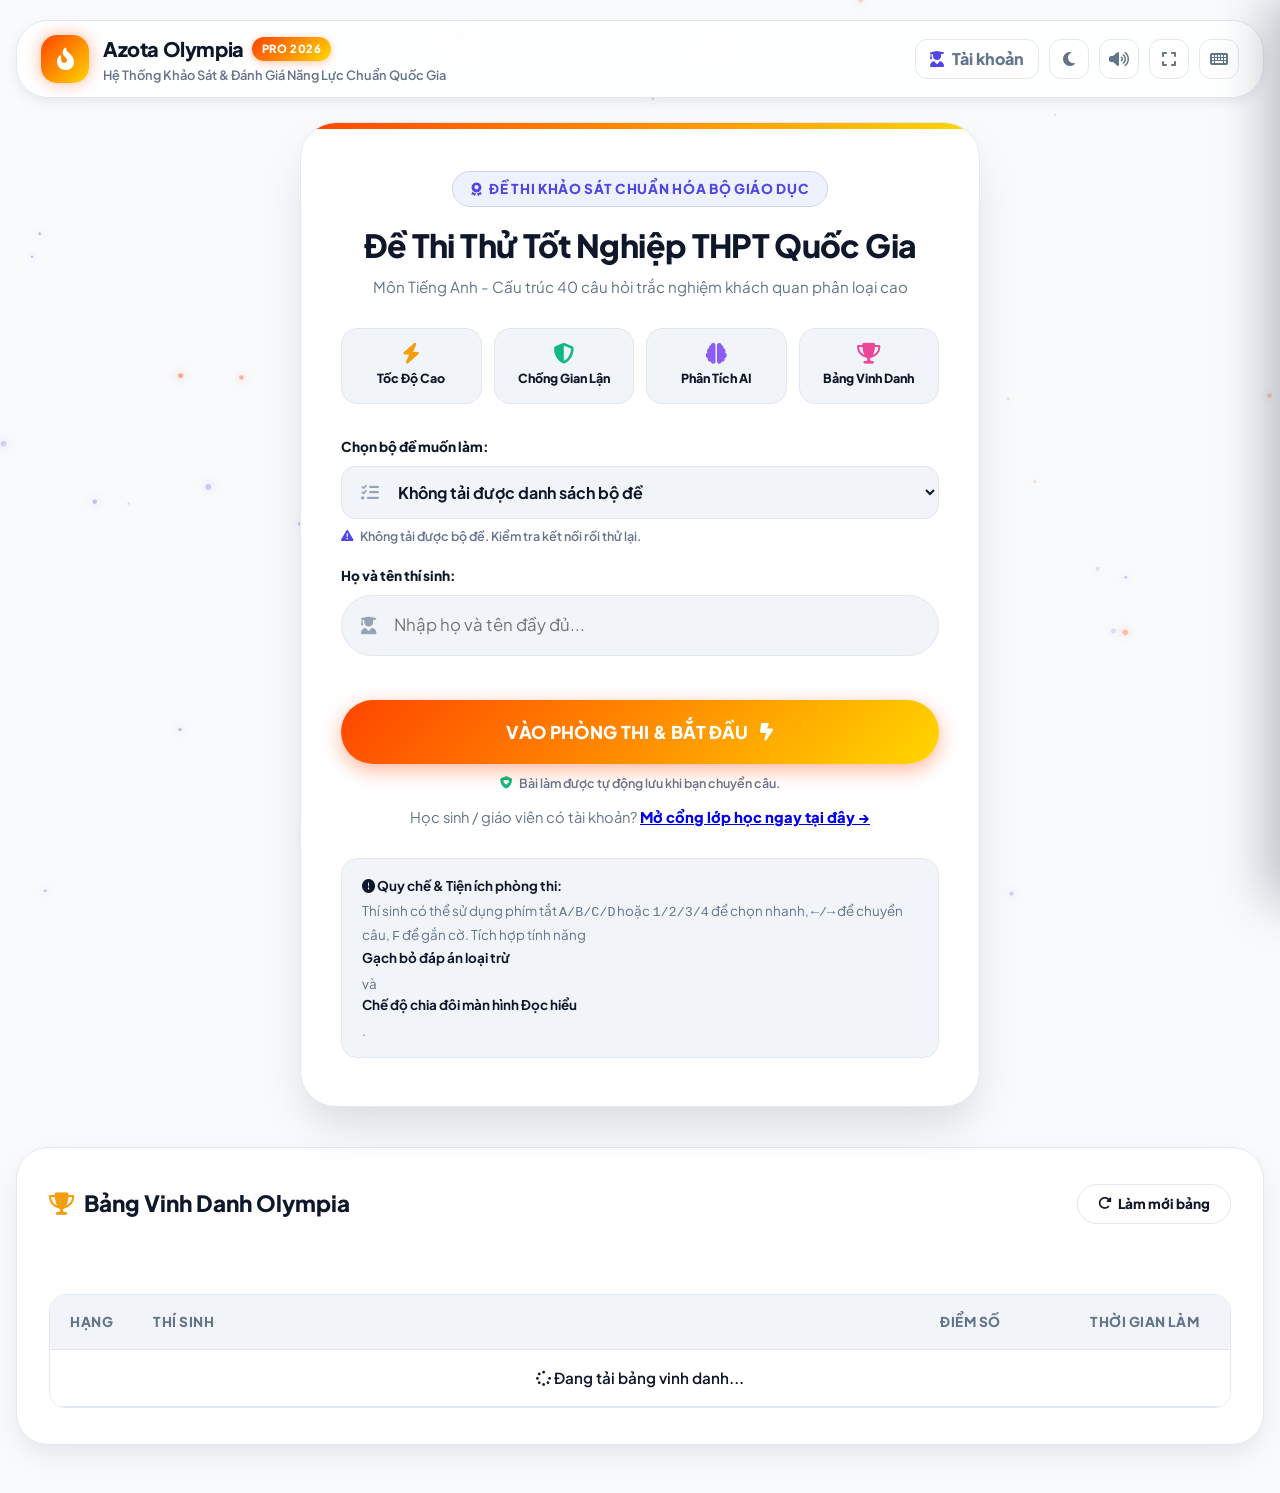
==== commit c0de529d: "account update" ====
--- a/index.html
+++ b/index.html
@@ -36,6 +36,15 @@
             </div>
         </a>
         <div class="nav-actions">
+            <!-- Tài khoản & lớp học: mở drawer ngay trong trang (không chuyển trang).
+                 Vẫn giữ href="/portal" để hoạt động khi JavaScript bị tắt. -->
+            <a href="/portal" class="icon-btn portal-open-btn" id="portalToggleBtn"
+               data-open-portal aria-haspopup="dialog" aria-controls="portalDrawer"
+               title="Cổng lớp học: đăng nhập / đăng ký tài khoản học sinh - giáo viên">
+                <i class="fa-solid fa-user-graduate" aria-hidden="true"></i>
+                <span class="portal-open-label" id="portalNavLabel">Tài khoản</span>
+            </a>
+
             <!-- Streak Flame Badge -->
             <div class="streak-badge" id="streakBadge">
                 <i class="fa-solid fa-fire"></i>
@@ -89,6 +98,18 @@
             </div>
         </div>
 
+        <!-- Chọn bộ đề -->
+        <div class="input-group" id="quizSelectGroup">
+            <label class="input-label" for="quizSelect">Chọn bộ đề muốn làm:</label>
+            <div class="input-wrapper">
+                <select id="quizSelect" class="quiz-select" aria-describedby="quizSelectHint">
+                    <option value="">Đang tải danh sách bộ đề...</option>
+                </select>
+                <i class="fa-solid fa-list-check input-icon"></i>
+            </div>
+            <p class="input-hint" id="quizSelectHint"><i class="fa-solid fa-circle-info"></i> Chọn bộ đề để xem đúng số câu và thời lượng trước khi bắt đầu.</p>
+        </div>
+
         <!-- Input Form -->
         <div class="input-group">
             <label class="input-label" for="fullname">Họ và tên thí sinh:</label>
@@ -98,12 +119,18 @@
             </div>
         </div>
 
-        <button class="btn-primary-fire" id="startExamBtn" style="margin-top: 24px;">
+        <button class="btn-primary-fire" id="startExamBtn" style="margin-top: 24px;" aria-describedby="startExamHint">
             <span>VÀO PHÒNG THI & BẮT ĐẦU</span>
             <i class="fa-solid fa-bolt-lightning"></i>
         </button>
-
-        <div id="loginError" class="error-msg"></div>
+        <p class="start-exam-hint" id="startExamHint"><i class="fa-solid fa-shield-heart"></i> Bài làm được tự động lưu khi bạn chuyển câu.</p>
+
+        <div id="loginError" class="error-msg" role="alert" aria-live="polite"></div>
+
+        <p class="hero-subtitle" style="margin-top:14px;font-size:.92rem">
+            Học sinh / giáo viên có tài khoản?
+            <a href="/portal" data-open-portal style="font-weight:800">Mở cổng lớp học ngay tại đây →</a>
+        </p>
 
         <div class="exam-notice-box">
             <strong><i class="fa-solid fa-circle-exclamation"></i> Quy chế & Tiện ích phòng thi:</strong>
@@ -121,7 +148,8 @@
                 </div>
                 <div>
                     <h2>BÀI THI THPT QUỐC GIA - TIẾNG ANH</h2>
-                    <div class="exam-sub" id="examProgressSub">Đã làm 0 / 40 câu (0%)</div>
+                    <div class="exam-sub" id="examProgressSub" aria-live="polite">Đã làm 0 / 40 câu (0%)</div>
+                    <div class="exam-progress-track" aria-hidden="true"><div class="exam-progress-fill" id="examProgressFill"></div></div>
                 </div>
             </div>
             <div class="header-user-actions">
@@ -164,7 +192,7 @@
                             <i class="fa-solid fa-circle-question"></i>
                             <span id="qBadgeText">Câu 1 / 40</span>
                         </div>
-                        <div class="q-status-tag unanswered" id="qStatusTag">
+                        <div class="q-status-tag unanswered" id="qStatusTag" role="status" aria-live="polite">
                             <i class="fa-regular fa-circle"></i> Chưa trả lời
                         </div>
                     </div>
@@ -176,7 +204,7 @@
 
                     <!-- Navigation Buttons -->
                     <div style="margin-top: 30px;">
-                        <div id="submitError" class="error-msg" style="margin-bottom: 12px;"></div>
+                        <div id="submitError" class="error-msg" role="alert" aria-live="polite" style="margin-bottom: 12px;"></div>
                         <div class="nav-buttons-bar">
                             <div class="nav-group-left">
                                 <button class="btn-nav" id="prevBtn" title="Câu trước (←)">
@@ -203,7 +231,7 @@
                     <div class="timer-header">
                         <i class="fa-solid fa-stopwatch"></i> Thời gian còn lại
                     </div>
-                    <div class="timer-value" id="timerDisplay">60:00</div>
+                    <div class="timer-value" id="timerDisplay" role="timer" aria-live="polite">60:00</div>
                     <div class="timer-progress-bg">
                         <div class="timer-progress-fill" id="timerProgressFill" style="width: 100%;"></div>
                     </div>
@@ -513,6 +541,39 @@
         </div>
     </div>
 </div>
+
+<!-- ==========================================================================
+     CỔNG LỚP HỌC - DRAWER TRƯỢT (tài khoản, lớp, đề thi, bảng điểm) ngay trong trang
+     ========================================================================== -->
+<div class="portal-backdrop" id="portalBackdrop" hidden></div>
+<aside class="portal-drawer" id="portalDrawer" role="dialog" aria-modal="true"
+       aria-labelledby="portalDrawerTitle" tabindex="-1" hidden>
+    <header class="portal-drawer-head">
+        <div class="portal-drawer-title" id="portalDrawerTitle">
+            <i class="fa-solid fa-graduation-cap" aria-hidden="true"></i>
+            <span>Cổng lớp học &amp; tài khoản</span>
+        </div>
+        <div class="portal-drawer-tools">
+            <a class="portal-drawer-tool" id="portalOpenTab" href="/portal" target="_blank"
+               rel="noopener" title="Mở cổng lớp học trong tab riêng">
+                <i class="fa-solid fa-arrow-up-right-from-square" aria-hidden="true"></i>
+                <span class="tool-label">Tab riêng</span>
+            </a>
+            <button type="button" class="portal-drawer-tool portal-drawer-close" id="portalCloseBtn"
+                    title="Đóng (Esc)" aria-label="Đóng cổng lớp học">
+                <i class="fa-solid fa-xmark" aria-hidden="true"></i>
+            </button>
+        </div>
+    </header>
+    <div class="portal-drawer-body">
+        <div class="portal-drawer-loading" id="portalLoading">
+            <i class="fa-solid fa-spinner fa-spin" aria-hidden="true"></i>
+            <span>Đang mở cổng lớp học...</span>
+        </div>
+        <iframe id="portalFrame" title="Cổng lớp học: tài khoản, lớp học, đề thi và bảng điểm"
+                src="about:blank"></iframe>
+    </div>
+</aside>
 
 <!-- Floating Toast Container -->
 <div class="toast-container" id="toastContainer"></div>
@@ -538,12 +599,19 @@
     let currentFilter = 'all';
     let isReviewMode = false;
     let submissionDetails = null;
+    let isSubmitting = false;
     // Chế độ thi theo đề được gán: /?exam=<id> (yêu cầu đăng nhập, ghi điểm vào tài khoản)
-    const EXAM_ID = new URLSearchParams(location.search).get('exam');
+    let EXAM_ID = new URLSearchParams(location.search).get('exam');
 
     function goHome() {
-        if (EXAM_ID) location.href = '/portal';
-        else location.reload();
+        // Thi theo đề của lớp: quay về trang chủ ngay trong trang, không tải lại,
+        // rồi mở cổng lớp học (thay vì nhảy sang /portal như trước).
+        if (EXAM_ID) {
+            resetToHomeMode();
+            openPortalDrawer();
+        } else {
+            location.reload();
+        }
     }
 
     // Feature toggles
@@ -570,6 +638,7 @@
     const qBadgeText = document.getElementById('qBadgeText');
     const qStatusTag = document.getElementById('qStatusTag');
     const examProgressSub = document.getElementById('examProgressSub');
+    const examProgressFill = document.getElementById('examProgressFill');
     const paletteAnsweredCount = document.getElementById('paletteAnsweredCount');
     const streakBadge = document.getElementById('streakBadge');
     const streakCount = document.getElementById('streakCount');
@@ -756,6 +825,7 @@
     // --- Timer Management ---
     function updateTimerDisplay() {
         timerDisplay.innerText = formatTime(timeLeftSeconds);
+        timerDisplay.setAttribute('aria-label', `Còn ${formatTime(timeLeftSeconds)}`);
         const totalSec = examDurationMin * 60;
         const pct = Math.max(0, Math.min(100, (timeLeftSeconds / totalSec) * 100));
         timerProgressFill.style.width = `${pct}%`;
@@ -870,6 +940,7 @@
         document.getElementById('countFlagged').innerText = flagged;
         paletteAnsweredCount.innerText = `${answered}/${total} đã làm`;
         examProgressSub.innerText = `Đã làm ${answered} / ${total} câu (${pct}%)`;
+        if (examProgressFill) examProgressFill.style.width = `${pct}%`;
     }
 
     function renderPalette() {
@@ -884,10 +955,14 @@
             if (currentFilter === 'unanswered' && isAnswered) continue;
             if (currentFilter === 'flagged' && !isFlagged) continue;
 
-            const btn = document.createElement('div');
+            const btn = document.createElement('button');
+            btn.type = 'button';
             btn.className = 'q-num-btn';
             btn.innerText = i + 1;
             btn.setAttribute('data-index', i);
+            btn.setAttribute('aria-label', `Mở câu ${i + 1}${isAnswered ? ', đã trả lời' : ', chưa trả lời'}${isFlagged ? ', đã gắn cờ' : ''}`);
+            btn.setAttribute('aria-current', currentIndex === i ? 'step' : 'false');
+            btn.title = `Câu ${i + 1}${isAnswered ? ' · Đã trả lời' : ' · Chưa trả lời'}${isFlagged ? ' · Đã gắn cờ' : ''}`;
 
             if (isAnswered) btn.classList.add('answered');
             if (currentIndex === i) btn.classList.add('current');
@@ -1003,7 +1078,7 @@
 
         // Options List with Elimination Support
         const currentElims = eliminatedOptions[currentIndex] || new Set();
-        html += `<div class="options-list" id="optionsList">`;
+        html += `<div class="options-list" id="optionsList" role="radiogroup" aria-label="Các phương án trả lời">`;
         const labels = ['A', 'B', 'C', 'D'];
 
         q.options.forEach((opt, optIdx) => {
@@ -1024,7 +1099,9 @@
             }
 
             html += `
-            <div class="option-item ${extraClasses}" data-value="${escapeHtml(opt)}" data-letter="${label}">
+            <div class="option-item ${extraClasses}" data-value="${escapeHtml(opt)}" data-letter="${label}"
+                 role="radio" tabindex="0" aria-checked="${isChecked ? 'true' : 'false'}"
+                 aria-label="${label}: ${escapeHtml(opt)}">
                 <div class="option-letter-badge">${label}</div>
                 <div class="option-text">${escapeHtml(opt)}</div>
                 ${!isReviewMode ? `<button class="btn-strike-option" title="Gạch bỏ loại trừ" onclick="event.stopPropagation(); toggleEliminateOption('${escapeHtml(opt)}');"><i class="fa-solid fa-ban"></i></button>` : ''}
@@ -1044,6 +1121,12 @@
                     const val = card.getAttribute('data-value');
                     selectAnswer(val);
                 });
+                card.addEventListener('keydown', (event) => {
+                    if (event.key === 'Enter' || event.key === ' ') {
+                        event.preventDefault();
+                        selectAnswer(card.getAttribute('data-value'));
+                    }
+                });
             });
         }
 
@@ -1068,6 +1151,10 @@
         playSound('select');
         renderPalette();
         renderCurrentQuestion();
+        requestAnimationFrame(() => {
+            const selectedCard = dynamicQuestionDiv.querySelector('.option-item.selected');
+            if (selectedCard) selectedCard.focus({preventScroll: true});
+        });
         saveToLocalStorage();
     }
 
@@ -1153,6 +1240,7 @@
         const startBtn = document.getElementById('startExamBtn');
 
         let name = nameInput.value.trim();
+        let quizId = EXAM_ID ? "" : (((document.getElementById('quizSelect') || {}).value) || "");
         errorDiv.innerText = "";
 
         // --- Chế độ ?exam=<id>: bắt buộc đăng nhập, lấy họ tên từ tài khoản ---
@@ -1165,7 +1253,8 @@
                     errorDiv.innerText = "❌ Bạn cần đăng nhập bằng tài khoản học sinh để làm bài thi này!";
                     startBtn.disabled = false;
                     startBtn.innerHTML = '<span>VÀO PHÒNG THI & BẮT ĐẦU</span> <i class="fa-solid fa-bolt-lightning"></i>';
-                    setTimeout(() => { location.href = '/portal'; }, 1500);
+                    // mở cổng lớp học ngay trong trang để đăng nhập, không nhảy trang
+                    openPortalDrawer();
                     return;
                 }
                 const me = await meRes.json();
@@ -1189,6 +1278,14 @@
             return;
         }
 
+        if (!EXAM_ID && !quizId) {
+            errorDiv.innerText = "❌ Vui lòng chọn bộ đề bạn muốn làm!";
+            showToast("Hãy chọn một bộ đề trước khi bắt đầu!", "fa-circle-exclamation");
+            const sel = document.getElementById('quizSelect');
+            if (sel) sel.focus();
+            return;
+        }
+
         startBtn.disabled = true;
         startBtn.innerHTML = '<i class="fa-solid fa-spinner fa-spin"></i> <span>Đang khởi tạo đề thi chuẩn...</span>';
 
@@ -1208,13 +1305,13 @@
                 method: 'POST',
                 headers: { 'Content-Type': 'application/json' },
                 credentials: 'same-origin',
-                body: JSON.stringify(EXAM_ID ? {} : { name: name })
+                body: JSON.stringify(EXAM_ID ? {} : { name: name, quiz_id: quizId })
             });
 
             const data = await res.json();
             if (res.ok) {
                 currentQuestions = data.questions || [];
-                if (!currentQuestions.length || (!EXAM_ID && currentQuestions.length !== 40)) throw new Error('Invalid exam payload');
+                if (!currentQuestions.length) throw new Error('Invalid exam payload');
                 userAnswers = new Array(currentQuestions.length).fill(null);
                 sessionId = data.session_id;
                 startTimeISO = data.start_time;
@@ -1288,11 +1385,18 @@
     }
 
     async function executeSubmitExam() {
+        if (isSubmitting) return;
         confirmSubmitModal.style.display = 'none';
         if (!sessionId) {
-            alert("Lỗi: Phiên thi không hợp lệ!");
+            showToast("Phiên thi không hợp lệ. Vui lòng tải lại trang.", "fa-triangle-exclamation");
             return;
         }
+        isSubmitting = true;
+        const confirmButton = document.getElementById('confirmSubmitBtn');
+        const originalConfirmLabel = confirmButton.innerHTML;
+        confirmButton.disabled = true;
+        confirmButton.innerHTML = '<i class="fa-solid fa-spinner fa-spin"></i> Đang nộp bài...';
+        submitBtn.disabled = true;
         if (timerInterval) clearInterval(timerInterval);
 
         const sanitizedAnswers = userAnswers.map(ans => ans || "");
@@ -1320,10 +1424,20 @@
                 showResultModal(data);
                 loadLeaderboard();
             } else {
-                alert("Lỗi: " + (data.error || "Không thể nộp bài!"));
+                showToast(data.error || "Không thể nộp bài. Vui lòng thử lại.", "fa-triangle-exclamation");
+                isSubmitting = false;
+                confirmButton.disabled = false;
+                confirmButton.innerHTML = originalConfirmLabel;
+                submitBtn.disabled = false;
+                startTimer();
             }
         } catch (err) {
-            alert("Lỗi kết nối máy chủ khi nộp bài!");
+            showToast("Không kết nối được máy chủ. Bài làm vẫn được lưu trên thiết bị.", "fa-wifi");
+            isSubmitting = false;
+            confirmButton.disabled = false;
+            confirmButton.innerHTML = originalConfirmLabel;
+            submitBtn.disabled = false;
+            startTimer();
         }
     }
 
@@ -1601,6 +1715,7 @@
         if (['INPUT', 'TEXTAREA'].includes(e.target.tagName)) return;
 
         if (e.key === 'Escape') {
+            if (portalIsOpen()) { closePortalDrawer(); return; }
             closeLightbox();
             shortcutsModal.style.display = 'none';
             confirmSubmitModal.style.display = 'none';
@@ -1637,33 +1752,251 @@
         }
     });
 
+    // --- Chọn bộ đề ---
+    async function loadQuizOptions() {
+        const sel = document.getElementById('quizSelect');
+        if (!sel) return;
+        try {
+            const res = await fetch('/quizzes');
+            const data = await res.json();
+            const quizzes = data.quizzes || [];
+            if (!quizzes.length) {
+                sel.innerHTML = '<option value="">Chưa có bộ đề nào - vào /admin để tạo</option>';
+                document.getElementById('quizSelectHint').innerHTML = '<i class="fa-solid fa-circle-info"></i> Chưa có bộ đề. Quản trị viên cần tạo đề trước khi mở phòng thi.';
+                return;
+            }
+            sel.innerHTML = '<option value="">-- Chọn bộ đề --</option>' + quizzes.map((q) => {
+                const label = (q.subject ? '[' + q.subject + '] ' : '') + q.title + ' (' + q.question_count + ' câu)';
+                return '<option value="' + escapeHtml(q.id) + '">' + escapeHtml(label) + '</option>';
+            }).join('');
+            sel.addEventListener('change', () => {
+                const selected = quizzes.find(q => q.id === sel.value);
+                document.getElementById('quizSelectHint').innerHTML = selected
+                    ? `<i class="fa-solid fa-circle-check"></i> ${escapeHtml(String(selected.question_count))} câu hỏi · sẵn sàng bắt đầu.`
+                    : '<i class="fa-solid fa-circle-info"></i> Chọn bộ đề để xem đúng số câu và thời lượng trước khi bắt đầu.';
+                document.getElementById('loginError').innerText = '';
+            });
+        } catch (e) {
+            sel.innerHTML = '<option value="">Không tải được danh sách bộ đề</option>';
+            document.getElementById('quizSelectHint').innerHTML = '<i class="fa-solid fa-triangle-exclamation"></i> Không tải được bộ đề. Kiểm tra kết nối rồi thử lại.';
+        }
+    }
+
+    /* ======================================================================
+       CỔNG LỚP HỌC TRONG TRANG (drawer) - không bắt người dùng rời trang
+       ====================================================================== */
+    const portalDrawer = document.getElementById('portalDrawer');
+    const portalBackdrop = document.getElementById('portalBackdrop');
+    const portalFrame = document.getElementById('portalFrame');
+    const portalLoading = document.getElementById('portalLoading');
+    const portalCloseBtn = document.getElementById('portalCloseBtn');
+    let portalFrameLoaded = false;
+    let portalCloseTimer = null;
+    let portalLastFocus = null;
+
+    function portalIsOpen() {
+        return !!(portalDrawer && portalDrawer.classList.contains('open'));
+    }
+
+    function portalPanelUrl(panel) {
+        const u = new URL(location.href);
+        if (panel) u.searchParams.set('panel', panel);
+        else u.searchParams.delete('panel');
+        const qs = u.searchParams.toString();
+        return u.pathname + (qs ? '?' + qs : '');
+    }
+
+    function openPortalDrawer(options = {}) {
+        if (!portalDrawer) return;
+        if (portalCloseTimer) { clearTimeout(portalCloseTimer); portalCloseTimer = null; }
+        if (!portalFrameLoaded) {
+            portalFrameLoaded = true;
+            portalFrame.addEventListener('load', () => portalLoading.classList.add('hidden'));
+            portalFrame.src = '/portal';
+        }
+        if (!portalIsOpen()) {
+            portalLastFocus = document.activeElement;
+            portalDrawer.hidden = false;
+            portalBackdrop.hidden = false;
+            portalDrawer.setAttribute('aria-hidden', 'false');
+            document.body.classList.add('no-scroll');
+            void portalDrawer.offsetWidth; // ép reflow để transition trượt chạy
+            portalDrawer.classList.add('open');
+            portalBackdrop.classList.add('open');
+            portalBroadcastTheme();
+            setTimeout(() => {
+                try { portalCloseBtn.focus({preventScroll: true}); } catch (e) {}
+            }, 80);
+        }
+        if (options.push !== false) {
+            try { history.pushState({ olympiaPanel: 'account' }, '', portalPanelUrl('account')); } catch (e) {}
+        }
+    }
+
+    function closePortalDrawer(options = {}) {
+        if (!portalIsOpen()) return;
+        portalDrawer.classList.remove('open');
+        portalBackdrop.classList.remove('open');
+        portalDrawer.setAttribute('aria-hidden', 'true');
+        document.body.classList.remove('no-scroll');
+        const cameFromHistory = !!(history.state && history.state.olympiaPanel);
+        portalCloseTimer = setTimeout(() => {
+            portalDrawer.hidden = true;
+            portalBackdrop.hidden = true;
+            portalCloseTimer = null;
+        }, 320);
+        if (portalLastFocus && portalLastFocus.focus) {
+            try { portalLastFocus.focus({preventScroll: true}); } catch (e) {}
+        }
+        if (options.back !== false && cameFromHistory) {
+            try { history.back(); } catch (e) {}
+        }
+    }
+
+    // Vào bằng /?panel=account (hoặc F5 khi drawer đang mở) -> mở lại drawer
+    function initPortalPanelFromUrl() {
+        if (!portalDrawer) return;
+        if (new URLSearchParams(location.search).get('panel') !== 'account') return;
+        try { history.replaceState({ olympiaPanel: 'account' }, '', location.href); } catch (e) {}
+        openPortalDrawer({push: false});
+    }
+
+    function portalBroadcastTheme() {
+        const theme = document.documentElement.getAttribute('data-theme') || 'light';
+        try {
+            portalFrame.contentWindow.postMessage(
+                {source: 'olympia-host', type: 'theme', theme: theme}, location.origin);
+        } catch (e) {}
+    }
+
+    document.querySelectorAll('[data-open-portal]').forEach((el) => {
+        el.addEventListener('click', (e) => {
+            e.preventDefault();
+            if (portalIsOpen()) closePortalDrawer(); else openPortalDrawer();
+        });
+    });
+    portalCloseBtn.addEventListener('click', () => closePortalDrawer());
+    portalBackdrop.addEventListener('click', () => closePortalDrawer());
+    window.addEventListener('popstate', () => {
+        if (new URLSearchParams(location.search).get('panel') === 'account') openPortalDrawer({push: false});
+        else closePortalDrawer({back: false});
+    });
+    window.addEventListener('message', (e) => {
+        if (e.origin !== location.origin || !e.data || e.data.source !== 'olympia-portal') return;
+        if (e.data.type === 'start-exam' && e.data.examId) {
+            // đóng drawer nhưng KHÔNG history.back() - URL sắp được đổi sang /?exam=<id>
+            closePortalDrawer({back: false});
+            startExamFromAccount(e.data.examId);
+        } else if (e.data.type === 'auth') {
+            updatePortalNavLabel(e.data.user);
+        } else if (e.data.type === 'close') {
+            closePortalDrawer();
+        }
+    });
+
+    // Hiện tên tài khoản ngay trên thanh điều hướng (không cần mở trang /portal)
+    function updatePortalNavLabel(user) {
+        const label = document.getElementById('portalNavLabel');
+        const btn = document.getElementById('portalToggleBtn');
+        if (!label) return;
+        if (user && user.name) {
+            const short = String(user.name).trim().split(/\s+/).slice(-1)[0];
+            label.textContent = short;
+            if (btn) btn.title = `${user.name} (${user.role === 'teacher' ? 'Giáo viên' : 'Học sinh'}) - mở cổng lớp học`;
+        } else {
+            label.textContent = 'Tài khoản';
+            if (btn) btn.title = 'Cổng lớp học: đăng nhập / đăng ký tài khoản học sinh - giáo viên';
+        }
+    }
+
+    fetch('/api/auth/me', { credentials: 'same-origin' })
+        .then(r => (r.ok ? r.json() : null))
+        .then(me => updatePortalNavLabel(me && me.user))
+        .catch(() => {});
+
+    /* --- Chế độ thi theo đề được gán: bật/tắt ngay trong trang --- */
+    let heroSubtitleDefault = null;
+
+    function applyExamMode() {
+        const nameLabel = document.querySelector('label[for="fullname"]');
+        const nameBox = document.getElementById('fullname');
+        if (nameLabel) nameLabel.innerText = 'Bạn thi với tài khoản:';
+        if (nameBox) {
+            nameBox.placeholder = 'Đang tải tài khoản...';
+            nameBox.readOnly = true;
+            fetch('/api/auth/me', { credentials: 'same-origin' })
+                .then(r => (r.ok ? r.json() : null))
+                .then(me => {
+                    if (me && me.user) {
+                        nameBox.value = me.user.name;
+                        nameBox.placeholder = 'Tài khoản đã đăng nhập';
+                    } else {
+                        nameBox.placeholder = 'Cần đăng nhập để làm bài...';
+                    }
+                }).catch(() => {});
+        }
+        const heroSub = document.querySelector('.hero-subtitle');
+        if (heroSub) {
+            if (heroSubtitleDefault === null) heroSubtitleDefault = heroSub.innerText;
+            heroSub.innerText = 'Bài thi được giáo viên gán cho lớp của bạn - đăng nhập để bắt đầu.';
+        }
+        const quizGroup = document.getElementById('quizSelectGroup');
+        if (quizGroup) quizGroup.style.display = 'none';
+    }
+
+    // Bấm "Vào phòng thi" trong drawer -> thi ngay tại trang này (không chuyển trang)
+    function startExamFromAccount(examId) {
+        EXAM_ID = examId;
+        try {
+            const u = new URL(location.href);
+            u.searchParams.set('exam', examId);
+            u.searchParams.delete('panel');
+            const qs = u.searchParams.toString();
+            history.replaceState({}, '', u.pathname + (qs ? '?' + qs : ''));
+        } catch (e) {}
+        applyExamMode();
+        showToast("Đang vào phòng thi theo đề của lớp...", "fa-graduation-cap");
+        startTest();
+    }
+
+    // Rời chế độ thi theo đề, trở về trang chủ KHÔNG tải lại trang
+    function resetToHomeMode() {
+        if (timerInterval) { clearInterval(timerInterval); timerInterval = null; }
+        EXAM_ID = null;
+        try { history.replaceState({}, '', '/'); } catch (e) {}
+        examContainer.style.display = 'none';
+        loginCard.style.display = '';
+        const nameLabel = document.querySelector('label[for="fullname"]');
+        if (nameLabel) nameLabel.innerText = 'Họ và tên thí sinh:';
+        const nameBox = document.getElementById('fullname');
+        if (nameBox) {
+            nameBox.readOnly = false;
+            nameBox.placeholder = 'Nhập họ và tên đầy đủ...';
+            nameBox.value = getLastSubmittedName() || '';
+        }
+        const heroSub = document.querySelector('.hero-subtitle');
+        if (heroSub && heroSubtitleDefault !== null) heroSub.innerText = heroSubtitleDefault;
+        const quizGroup = document.getElementById('quizSelectGroup');
+        if (quizGroup) quizGroup.style.display = '';
+        const startBtn = document.getElementById('startExamBtn');
+        if (startBtn) {
+            startBtn.disabled = false;
+            startBtn.innerHTML = '<span>VÀO PHÒNG THI & BẮT ĐẦU</span> <i class="fa-solid fa-bolt-lightning"></i>';
+        }
+        clearLocalStorage();
+        loadQuizOptions();
+    }
+
     // --- Init App ---
     async function init() {
         const prevName = getLastSubmittedName();
         if (prevName) document.getElementById('fullname').value = prevName;
 
         // Chế độ ?exam=<id>: đổi nhãn ô nhập, tự điền tên từ tài khoản (chỉ đọc)
-        if (EXAM_ID) {
-            const nameLabel = document.querySelector('label[for="fullname"]');
-            const nameBox = document.getElementById('fullname');
-            if (nameLabel) nameLabel.innerText = 'Bạn thi với tài khoản:';
-            if (nameBox) {
-                nameBox.placeholder = 'Đang tải tài khoản...';
-                nameBox.readOnly = true;
-                fetch('/api/auth/me', { credentials: 'same-origin' })
-                    .then(r => (r.ok ? r.json() : null))
-                    .then(me => {
-                        if (me && me.user) {
-                            nameBox.value = me.user.name;
-                            nameBox.placeholder = 'Tài khoản đã đăng nhập';
-                        } else {
-                            nameBox.placeholder = 'Cần đăng nhập để làm bài...';
-                        }
-                    }).catch(() => {});
-            }
-            const heroSub = document.querySelector('.hero-subtitle');
-            if (heroSub) heroSub.innerText = 'Bài thi được giáo viên gán cho lớp của bạn - đăng nhập để bắt đầu.';
-        }
+        if (EXAM_ID) applyExamMode();
+
+        // Mở sẵn cổng lớp học nếu người dùng vào bằng /?panel=account
+        initPortalPanelFromUrl();
 
         // Theme initialization
         const savedTheme = localStorage.getItem('olympiaTheme') || 'light';
@@ -1677,6 +2010,7 @@
             document.documentElement.setAttribute('data-theme', next);
             localStorage.setItem('olympiaTheme', next);
             themeBtn.innerHTML = (next === 'dark') ? '<i class="fa-solid fa-sun" style="color:#fbbf24;"></i>' : '<i class="fa-solid fa-moon"></i>';
+            portalBroadcastTheme();
             showToast(next === 'dark' ? "Đã bật chế độ Cyber Dark!" : "Đã chuyển về Clean Light!");
         };
 
@@ -1731,9 +2065,14 @@
 
         // Palette Filter chips
         document.querySelectorAll('.filter-chip').forEach(chip => {
+            chip.setAttribute('aria-pressed', chip.classList.contains('active') ? 'true' : 'false');
             chip.addEventListener('click', () => {
-                document.querySelectorAll('.filter-chip').forEach(c => c.classList.remove('active'));
+                document.querySelectorAll('.filter-chip').forEach(c => {
+                    c.classList.remove('active');
+                    c.setAttribute('aria-pressed', 'false');
+                });
                 chip.classList.add('active');
+                chip.setAttribute('aria-pressed', 'true');
                 currentFilter = chip.getAttribute('data-filter');
                 renderPalette();
             });
@@ -1788,6 +2127,7 @@
         document.getElementById('refreshLeaderboardBtn').onclick = loadLeaderboard;
 
         // Load initial data
+        if (!EXAM_ID) loadQuizOptions();
         loadLeaderboard();
 
         // Check for resumable exam
--- a/style.css
+++ b/style.css
@@ -1974,6 +1974,217 @@
     }
 }
 
+/* UX polish: clearer focus, status feedback and compact touch targets */
+button,
+input,
+select,
+textarea {
+    font: inherit;
+}
+
+button:focus-visible,
+a:focus-visible,
+input:focus-visible,
+select:focus-visible,
+[role="radio"]:focus-visible {
+    outline: 3px solid var(--primary-glow);
+    outline-offset: 3px;
+}
+
+.quiz-select {
+    width: 100%;
+    min-height: 52px;
+    padding: 14px 44px 14px 52px;
+    border: 1px solid var(--border-color);
+    border-radius: 14px;
+    background: var(--bg-card-sub);
+    color: var(--text-main);
+    font-size: 1rem;
+    font-weight: 700;
+    cursor: pointer;
+    transition: var(--transition);
+}
+
+.quiz-select:hover {
+    border-color: var(--primary-light);
+    background: var(--bg-card);
+}
+
+.input-hint,
+.start-exam-hint {
+    display: flex;
+    align-items: center;
+    gap: 7px;
+    color: var(--text-muted);
+    font-size: .78rem;
+    font-weight: 600;
+    line-height: 1.45;
+}
+
+.input-hint {
+    margin-top: 8px;
+}
+
+.input-hint i {
+    color: var(--primary);
+}
+
+.start-exam-hint {
+    justify-content: center;
+    margin: 10px 0 0;
+}
+
+.start-exam-hint i {
+    color: var(--success);
+}
+
+.btn-primary-fire:disabled,
+.btn-submit-exam:disabled {
+    opacity: .72;
+    cursor: wait;
+    transform: none;
+    box-shadow: none;
+}
+
+.exam-progress-track {
+    width: min(260px, 100%);
+    height: 5px;
+    margin-top: 8px;
+    border-radius: var(--radius-full);
+    overflow: hidden;
+    background: rgba(255, 255, 255, .14);
+}
+
+.exam-progress-fill {
+    width: 0;
+    height: 100%;
+    border-radius: inherit;
+    background: linear-gradient(90deg, #34d399, #a7f3d0);
+    transition: width .25s ease;
+}
+
+.option-item:focus-visible {
+    border-color: var(--primary);
+    box-shadow: 0 0 0 4px var(--primary-glow);
+    outline: none;
+}
+
+.q-num-btn {
+    width: 100%;
+    appearance: none;
+    font-family: var(--font-main);
+}
+
+.btn-strike-option:focus-visible {
+    opacity: 1;
+    outline: 2px solid var(--danger);
+    outline-offset: 2px;
+}
+
+@media (hover: none) {
+    .btn-strike-option {
+        opacity: .8;
+    }
+}
+
+@media (max-width: 640px) {
+    .login-hero {
+        margin-top: 12px;
+        padding-top: 34px;
+    }
+
+    .hero-badge {
+        max-width: 100%;
+        font-size: .68rem;
+        padding: 6px 11px;
+    }
+
+    .exam-header {
+        align-items: flex-start;
+    }
+
+    .exam-title-block {
+        width: 100%;
+    }
+
+    .exam-header h2 {
+        font-size: 1rem;
+    }
+
+    .exam-progress-track {
+        width: 100%;
+    }
+
+    .header-user-actions {
+        width: 100%;
+        justify-content: flex-end;
+    }
+
+    .btn-header-tool {
+        width: 40px;
+        height: 38px;
+        padding: 0;
+        justify-content: center;
+    }
+
+    .btn-header-tool span {
+        display: none;
+    }
+
+    .submit-bottom {
+        position: sticky;
+        bottom: 10px;
+        z-index: 5;
+        padding: 10px;
+        margin: 12px -10px -10px;
+        background: color-mix(in srgb, var(--bg-sidebar) 88%, transparent);
+        backdrop-filter: blur(10px);
+        border-radius: var(--radius-md);
+    }
+
+    .nav-buttons-bar {
+        gap: 8px;
+    }
+
+    .nav-group-left,
+    .nav-group-right {
+        flex: 1;
+    }
+
+    .nav-group-right .btn-nav,
+    .nav-group-left .btn-nav {
+        flex: 1;
+        justify-content: center;
+        padding-left: 12px;
+        padding-right: 12px;
+    }
+
+    .btn-nav.text-only {
+        font-size: 0;
+        flex: 0 0 44px;
+        padding: 12px;
+    }
+
+    .btn-nav.text-only i {
+        font-size: .95rem;
+    }
+}
+
+@media (prefers-reduced-motion: reduce) {
+    *,
+    *::before,
+    *::after {
+        animation-duration: .01ms !important;
+        animation-iteration-count: 1 !important;
+        scroll-behavior: auto !important;
+        transition-duration: .01ms !important;
+    }
+
+    #particleCanvas {
+        display: none;
+    }
+}
+
 /* Print Styles for Certificate */
 @media print {
     body * {
@@ -2000,3 +2211,200 @@
         display: none !important;
     }
 }
+
+/* ==========================================================================
+   DRAWER "CỔNG LỚP HỌC" - MỞ NGAY TRONG TRANG, KHÔNG CHUYỂN TRANG
+   ========================================================================== */
+body.no-scroll {
+    overflow: hidden;
+}
+
+.portal-open-btn {
+    width: auto;
+    padding: 0 14px;
+    gap: 8px;
+    text-decoration: none;
+    font-weight: 800;
+}
+
+.portal-open-btn i {
+    color: var(--primary);
+}
+
+.portal-open-btn:hover i {
+    color: var(--primary-light);
+}
+
+.portal-backdrop {
+    position: fixed;
+    inset: 0;
+    background: rgba(15, 23, 42, 0.5);
+    backdrop-filter: blur(4px);
+    -webkit-backdrop-filter: blur(4px);
+    opacity: 0;
+    pointer-events: none;
+    transition: opacity 0.28s ease;
+    z-index: 1180;
+}
+
+.portal-backdrop.open {
+    opacity: 1;
+    pointer-events: auto;
+}
+
+.portal-drawer {
+    position: fixed;
+    top: 0;
+    right: 0;
+    height: 100dvh;
+    max-height: 100vh;
+    width: min(620px, 100%);
+    display: flex;
+    flex-direction: column;
+    background: var(--bg-card);
+    border-left: 1px solid var(--border-color);
+    box-shadow: -18px 0 48px rgba(15, 23, 42, 0.28);
+    transform: translateX(101%);
+    transition: transform 0.3s cubic-bezier(0.32, 0.72, 0, 1);
+    z-index: 1181;
+}
+
+.portal-drawer.open {
+    transform: translateX(0);
+}
+
+.portal-drawer-head {
+    display: flex;
+    align-items: center;
+    gap: 10px;
+    padding: 12px 14px;
+    border-bottom: 1px solid var(--border-color);
+    background: var(--bg-card-sub);
+}
+
+.portal-drawer-title {
+    display: flex;
+    align-items: center;
+    gap: 10px;
+    font-weight: 900;
+    font-size: 0.98rem;
+    color: var(--text-main);
+    min-width: 0;
+    flex: 1;
+}
+
+.portal-drawer-title i {
+    display: flex;
+    align-items: center;
+    justify-content: center;
+    width: 34px;
+    height: 34px;
+    flex: 0 0 34px;
+    border-radius: 11px;
+    background: var(--grad-primary);
+    color: #fff;
+    font-size: 0.95rem;
+}
+
+.portal-drawer-title span {
+    overflow: hidden;
+    text-overflow: ellipsis;
+    white-space: nowrap;
+}
+
+.portal-drawer-tools {
+    display: flex;
+    align-items: center;
+    gap: 8px;
+    flex: 0 0 auto;
+}
+
+.portal-drawer-tool {
+    display: inline-flex;
+    align-items: center;
+    gap: 6px;
+    height: 38px;
+    padding: 0 12px;
+    border-radius: 12px;
+    border: 1px solid var(--border-color);
+    background: var(--bg-card);
+    color: var(--text-muted);
+    font-size: 0.82rem;
+    font-weight: 800;
+    text-decoration: none;
+    cursor: pointer;
+    transition: var(--transition);
+}
+
+.portal-drawer-tool:hover {
+    color: var(--primary);
+    border-color: var(--primary-light);
+}
+
+.portal-drawer-close:hover {
+    color: var(--danger);
+    border-color: var(--danger);
+}
+
+.portal-drawer-body {
+    position: relative;
+    flex: 1;
+    min-height: 0;
+    background: var(--bg-card);
+}
+
+.portal-drawer-body iframe {
+    width: 100%;
+    height: 100%;
+    border: 0;
+    display: block;
+    background: var(--bg-card);
+}
+
+.portal-drawer-loading {
+    position: absolute;
+    inset: 0;
+    display: flex;
+    align-items: center;
+    justify-content: center;
+    gap: 10px;
+    color: var(--text-muted);
+    font-weight: 700;
+    font-size: 0.9rem;
+    background: var(--bg-card);
+}
+
+.portal-drawer-loading.hidden {
+    display: none;
+}
+
+@media (max-width: 640px) {
+    .portal-drawer {
+        width: 100%;
+        border-left: 0;
+    }
+
+    .portal-open-label {
+        display: none;
+    }
+
+    .portal-open-btn {
+        padding: 0 11px;
+    }
+
+    .portal-drawer-head {
+        padding: 10px 12px;
+    }
+
+    .portal-drawer-title {
+        font-size: 0.9rem;
+    }
+
+    .portal-drawer-tool .tool-label {
+        display: none;
+    }
+
+    .portal-drawer-tool {
+        padding: 0 10px;
+    }
+}
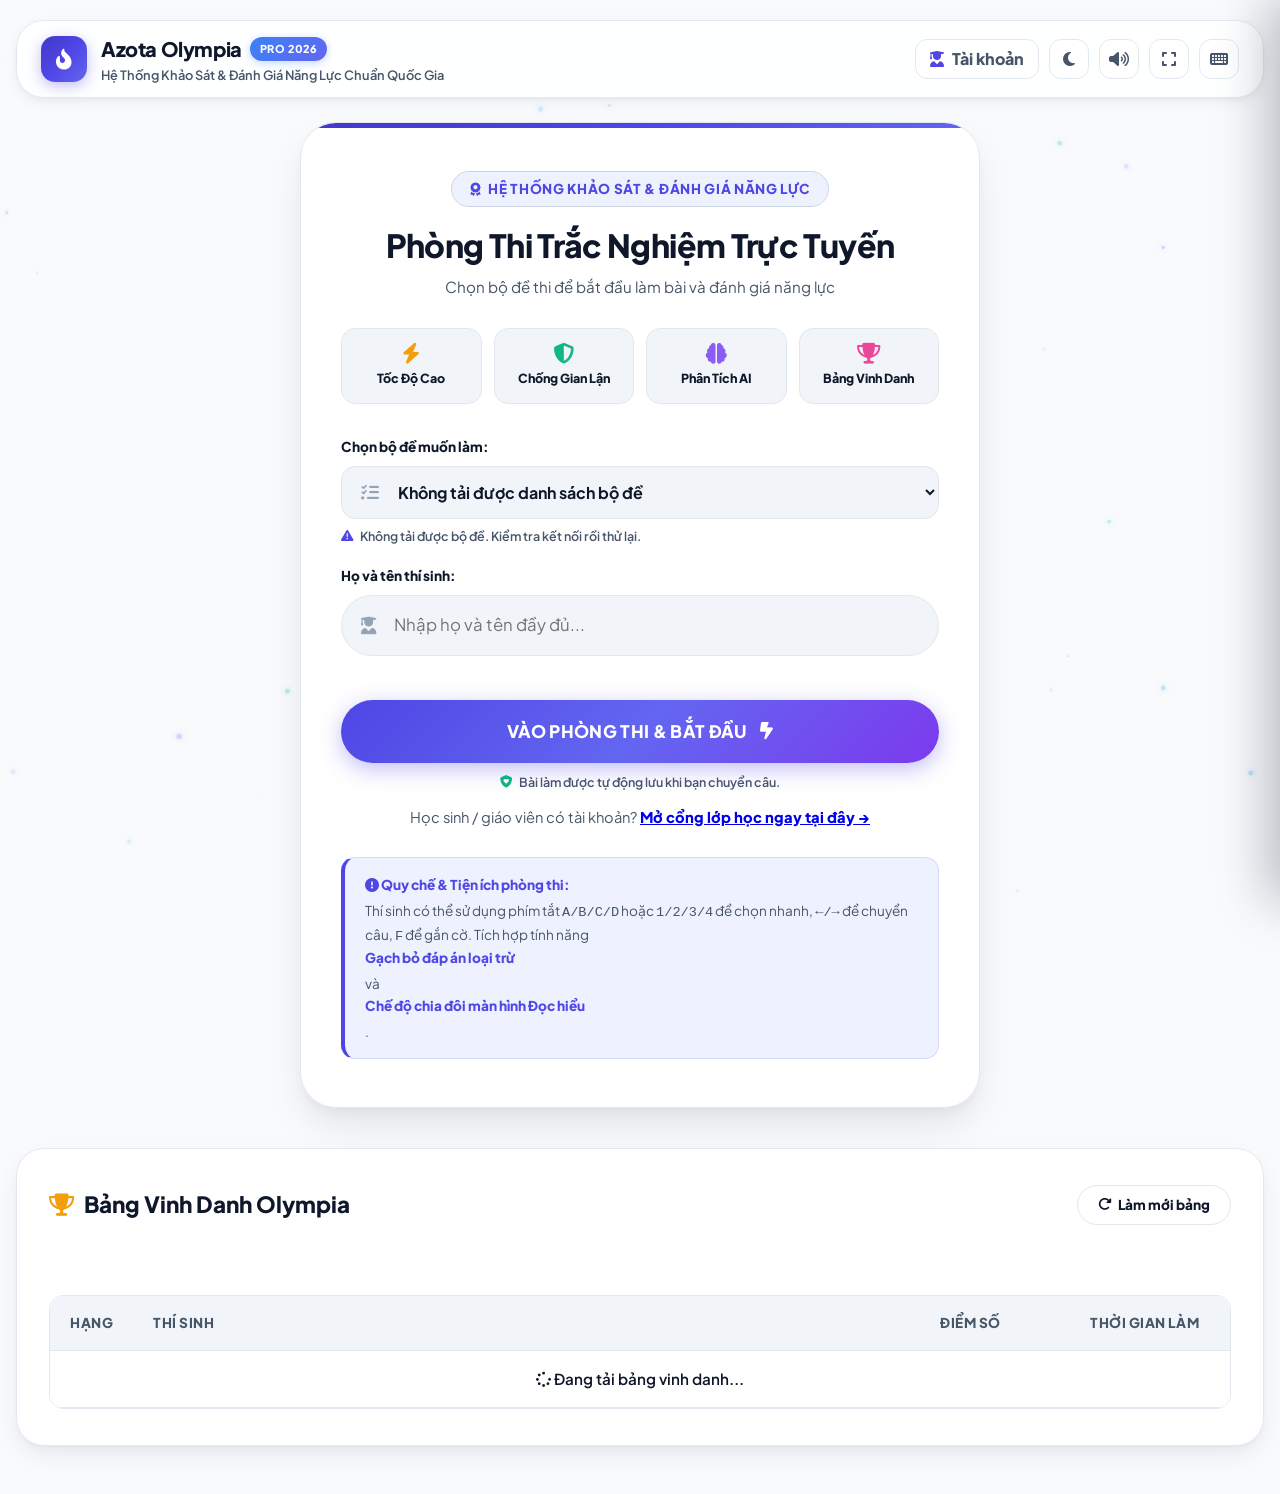
==== commit c9ec7dd1: "UI UX big update" ====
--- a/index.html
+++ b/index.html
@@ -73,10 +73,10 @@
     <!-- Login / Welcome Hero Card -->
     <div class="card login-hero" id="loginCard">
         <div class="hero-badge">
-            <i class="fa-solid fa-award"></i> ĐỀ THI KHẢO SÁT CHUẨN HÓA BỘ GIÁO DỤC
-        </div>
-        <h2 class="hero-title">Đề Thi Thử Tốt Nghiệp THPT Quốc Gia</h2>
-        <p class="hero-subtitle">Môn Tiếng Anh - Cấu trúc 40 câu hỏi trắc nghiệm khách quan phân loại cao</p>
+            <i class="fa-solid fa-award"></i> HỆ THỐNG KHẢO SÁT & ĐÁNH GIÁ NĂNG LỰC
+        </div>
+        <h2 class="hero-title" id="homeHeroTitle">Phòng Thi Trắc Nghiệm Trực Tuyến</h2>
+        <p class="hero-subtitle" id="homeHeroSubtitle">Chọn bộ đề thi để bắt đầu làm bài và đánh giá năng lực</p>
 
         <!-- Feature Badges -->
         <div class="feature-badges-grid">
@@ -147,7 +147,7 @@
                     <i class="fa-solid fa-graduation-cap"></i>
                 </div>
                 <div>
-                    <h2>BÀI THI THPT QUỐC GIA - TIẾNG ANH</h2>
+                    <h2 id="examTitleHeader">ĐỀ THI TRẮC NGHIỆM</h2>
                     <div class="exam-sub" id="examProgressSub" aria-live="polite">Đã làm 0 / 40 câu (0%)</div>
                     <div class="exam-progress-track" aria-hidden="true"><div class="exam-progress-fill" id="examProgressFill"></div></div>
                 </div>
@@ -276,6 +276,49 @@
         </div>
     </div>
 
+    <!-- Sticky Exam Bottom Bar -->
+    <div class="mobile-exam-bar" id="mobileExamBar" style="display: none;">
+        <button class="mobile-exam-btn" id="mobilePrevBtn" title="Câu trước">
+            <i class="fa-solid fa-arrow-left"></i> <span>Trước</span>
+        </button>
+        <button class="mobile-exam-btn palette-trigger" id="mobilePaletteToggleBtn" title="Mở bảng câu hỏi">
+            <i class="fa-solid fa-grip"></i>
+            <span id="mobilePaletteCountText">0/40 câu</span>
+        </button>
+        <button class="mobile-exam-btn primary" id="mobileNextBtn" title="Câu tiếp">
+            <span>Tiếp</span> <i class="fa-solid fa-arrow-right"></i>
+        </button>
+    </div>
+
+    <!-- Mobile Palette Bottom Sheet Drawer -->
+    <div class="mobile-palette-drawer" id="mobilePaletteDrawer">
+        <div class="mobile-palette-backdrop" id="mobilePaletteBackdrop"></div>
+        <div class="mobile-palette-sheet" id="mobilePaletteSheet">
+            <div class="mobile-sheet-handle"></div>
+            <div class="mobile-sheet-head">
+                <div class="mobile-sheet-title">
+                    <i class="fa-solid fa-grip" style="color:var(--primary);"></i>
+                    <span>Bảng câu hỏi (<span id="mobilePaletteSheetCount">0/40</span>)</span>
+                </div>
+                <button class="mobile-sheet-close" id="mobilePaletteCloseBtn" aria-label="Đóng bảng câu hỏi">
+                    <i class="fa-solid fa-xmark"></i>
+                </button>
+            </div>
+            <div class="palette-filters" id="mobilePaletteFilters">
+                <button class="filter-chip active" data-filter="all">Tất cả</button>
+                <button class="filter-chip" data-filter="answered">Đã làm (<span id="mCountAnswered">0</span>)</button>
+                <button class="filter-chip" data-filter="unanswered">Chưa làm (<span id="mCountUnanswered">40</span>)</button>
+                <button class="filter-chip" data-filter="flagged">Đã cờ 🚩 (<span id="mCountFlagged">0</span>)</button>
+            </div>
+            <div id="mobileQuestionPaletteGrid" class="question-grid" style="max-height: 280px; margin-top: 10px;"></div>
+            <div style="margin-top: 14px;">
+                <button class="btn-submit-exam" id="mobileSubmitExamBtn" style="padding: 14px;">
+                    <i class="fa-solid fa-paper-plane"></i> NỘP BÀI THI NGAY
+                </button>
+            </div>
+        </div>
+    </div>
+
     <!-- Leaderboard Card -->
     <div class="leaderboard-card" id="leaderboardCard">
         <div class="leaderboard-header">
@@ -394,7 +437,7 @@
         <p style="font-size: 1.1rem; color: #78350f; margin-bottom: 10px;">Chứng nhận thí sinh</p>
         <div class="cert-recipient" id="certCandidateName">Nguyễn Văn A</div>
         <p class="cert-desc">
-            Đã hoàn thành xuất sắc bài thi khảo sát trắc nghiệm chuẩn hóa <strong>Môn Tiếng Anh THPT Quốc Gia</strong> với kết quả được ghi nhận trên hệ thống đánh giá năng lực trực tuyến.
+            Đã hoàn thành xuất sắc bài thi khảo sát trắc nghiệm <strong id="certExamTitle">Bài thi trắc nghiệm</strong> với kết quả được ghi nhận trên hệ thống đánh giá năng lực trực tuyến.
         </p>
         <div class="cert-score-box" id="certScoreBox">ĐIỂM SỐ: 40/40 (10.0 ĐIỂM)</div>
         <div class="cert-footer-row">
@@ -600,6 +643,23 @@
     let isReviewMode = false;
     let submissionDetails = null;
     let isSubmitting = false;
+    let authenticatedUser = null;
+    let currentExamTitle = "";
+    let currentExamSubject = "";
+
+    function setHeaderExamTitle(title, subject) {
+        currentExamTitle = (title || "").trim();
+        if (subject) currentExamSubject = (subject || "").trim();
+        const titleEl = document.getElementById('examTitleHeader') || document.querySelector('.exam-header h2');
+        if (!titleEl) return;
+        if (currentExamTitle) {
+            const subjTag = currentExamSubject ? `[${currentExamSubject}] ` : '';
+            titleEl.innerText = `${subjTag}${currentExamTitle}`;
+        } else {
+            titleEl.innerText = 'Đề thi trắc nghiệm';
+        }
+    }
+
     // Chế độ thi theo đề được gán: /?exam=<id> (yêu cầu đăng nhập, ghi điểm vào tài khoản)
     let EXAM_ID = new URLSearchParams(location.search).get('exam');
 
@@ -660,6 +720,21 @@
     const confirmSubmitModal = document.getElementById('confirmSubmitModal');
     const lightboxModal = document.getElementById('lightboxModal');
     const shortcutsModal = document.getElementById('shortcutsModal');
+
+    function setExamVisible(visible) {
+        examContainer.style.display = visible ? 'block' : 'none';
+        const mobBar = document.getElementById('mobileExamBar');
+        if (mobBar) {
+            mobBar.style.display = visible ? 'flex' : 'none';
+            if (visible) mobBar.classList.add('visible');
+            else mobBar.classList.remove('visible');
+        }
+        if (visible) examContainer.classList.add('active-mobile-bar');
+        else {
+            examContainer.classList.remove('active-mobile-bar');
+            closeMobilePalette();
+        }
+    }
     const lightboxImage = document.getElementById('lightboxImage');
 
     // --- Background Particle Canvas ---
@@ -676,17 +751,18 @@
         });
 
         const particles = [];
-        const count = Math.min(45, Math.floor(width / 30));
+        const count = Math.min(35, Math.floor(width / 40));
+        const colors = ['#6366f1', '#0ea5e9', '#10b981', '#8b5cf6'];
 
         for (let i = 0; i < count; i++) {
             particles.push({
                 x: Math.random() * width,
                 y: Math.random() * height,
-                radius: Math.random() * 2.2 + 0.8,
-                vx: (Math.random() - 0.5) * 0.4,
-                vy: (Math.random() - 0.5) * 0.4,
-                alpha: Math.random() * 0.5 + 0.2,
-                color: Math.random() > 0.5 ? '#ff4500' : '#6366f1'
+                radius: Math.random() * 2 + 0.8,
+                vx: (Math.random() - 0.5) * 0.25,
+                vy: (Math.random() - 0.5) * 0.25,
+                alpha: Math.random() * 0.25 + 0.1,
+                color: colors[Math.floor(Math.random() * colors.length)]
             });
         }
 
@@ -705,7 +781,7 @@
                 ctx.arc(p.x, p.y, p.radius, 0, Math.PI * 2);
                 ctx.fillStyle = p.color;
                 ctx.globalAlpha = p.alpha;
-                ctx.shadowBlur = 10;
+                ctx.shadowBlur = 6;
                 ctx.shadowColor = p.color;
                 ctx.fill();
             }
@@ -874,6 +950,8 @@
         const state = {
             sessionId,
             currentUser,
+            currentExamTitle,
+            currentExamSubject,
             userAnswers,
             flaggedQuestions: Array.from(flaggedQuestions),
             currentIndex,
@@ -941,10 +1019,40 @@
         paletteAnsweredCount.innerText = `${answered}/${total} đã làm`;
         examProgressSub.innerText = `Đã làm ${answered} / ${total} câu (${pct}%)`;
         if (examProgressFill) examProgressFill.style.width = `${pct}%`;
+
+        // Sync Mobile Bottom Bar & Mobile Palette Sheet Counts
+        const mobCountText = document.getElementById('mobilePaletteCountText');
+        if (mobCountText) mobCountText.innerText = `${answered}/${total} câu`;
+        const mobSheetCount = document.getElementById('mobilePaletteSheetCount');
+        if (mobSheetCount) mobSheetCount.innerText = `${answered}/${total}`;
+        const mCountAns = document.getElementById('mCountAnswered');
+        if (mCountAns) mCountAns.innerText = answered;
+        const mCountUnans = document.getElementById('mCountUnanswered');
+        if (mCountUnans) mCountUnans.innerText = unanswered;
+        const mCountFlag = document.getElementById('mCountFlagged');
+        if (mCountFlag) mCountFlag.innerText = flagged;
+    }
+
+    function closeMobilePalette() {
+        const drawer = document.getElementById('mobilePaletteDrawer');
+        if (drawer) {
+            drawer.classList.remove('open');
+            drawer.setAttribute('aria-hidden', 'true');
+        }
+    }
+    function openMobilePalette() {
+        const drawer = document.getElementById('mobilePaletteDrawer');
+        if (drawer) {
+            drawer.classList.add('open');
+            drawer.setAttribute('aria-hidden', 'false');
+            renderPalette();
+        }
     }
 
     function renderPalette() {
         paletteContainer.innerHTML = '';
+        const mobilePaletteContainer = document.getElementById('mobileQuestionPaletteGrid');
+        if (mobilePaletteContainer) mobilePaletteContainer.innerHTML = '';
         updateCounts();
 
         for (let i = 0; i < currentQuestions.length; i++) {
@@ -978,6 +1086,15 @@
 
             btn.addEventListener('click', () => goToQuestion(i));
             paletteContainer.appendChild(btn);
+
+            if (mobilePaletteContainer) {
+                const mBtn = btn.cloneNode(true);
+                mBtn.addEventListener('click', () => {
+                    goToQuestion(i);
+                    closeMobilePalette();
+                });
+                mobilePaletteContainer.appendChild(mBtn);
+            }
         }
     }
 
@@ -1137,6 +1254,22 @@
             'Câu cuối <i class="fa-solid fa-flag-checkered"></i>' : 
             'Câu tiếp <i class="fa-solid fa-arrow-right"></i>';
 
+        const mobPrevBtnEl = document.getElementById('mobilePrevBtn');
+        if (mobPrevBtnEl) {
+            mobPrevBtnEl.disabled = (currentIndex === 0);
+            mobPrevBtnEl.style.opacity = (currentIndex === 0) ? '0.4' : '1';
+        }
+        const mobNextBtnEl = document.getElementById('mobileNextBtn');
+        if (mobNextBtnEl) {
+            if (currentIndex === currentQuestions.length - 1) {
+                mobNextBtnEl.innerHTML = '<span>Nộp bài</span> <i class="fa-solid fa-paper-plane"></i>';
+                mobNextBtnEl.classList.add('finish-btn');
+            } else {
+                mobNextBtnEl.innerHTML = '<span>Tiếp</span> <i class="fa-solid fa-arrow-right"></i>';
+                mobNextBtnEl.classList.remove('finish-btn');
+            }
+        }
+
         // Highlighter binding if active
         if (highlighterActive) enableHighlightText();
     }
@@ -1242,6 +1375,20 @@
         let name = nameInput.value.trim();
         let quizId = EXAM_ID ? "" : (((document.getElementById('quizSelect') || {}).value) || "");
         errorDiv.innerText = "";
+
+        // Kiểm tra lại phiên đăng nhập cho cả đề công khai. Nếu có tài khoản,
+        // tên gửi lên luôn được thay bằng tên tài khoản.
+        if (!EXAM_ID) {
+            try {
+                const meRes = await fetch('/api/auth/me', { credentials: 'same-origin' });
+                const me = meRes.ok ? await meRes.json() : null;
+                applyAccountNameMode(me && me.user);
+                if (me && me.user) {
+                    name = me.user.name;
+                    nameInput.value = name;
+                }
+            } catch (e) {}
+        }
 
         // --- Chế độ ?exam=<id>: bắt buộc đăng nhập, lấy họ tên từ tài khoản ---
         if (EXAM_ID) {
@@ -1325,16 +1472,22 @@
                 }
 
                 loginCard.style.display = 'none';
-                examContainer.style.display = 'block';
-                if (data.title) {
-                    document.querySelector('.exam-header h2').innerText = '📝 ' + data.title;
+                setExamVisible(true);
+                currentExamTitle = data.title || "";
+                currentExamSubject = data.subject || "";
+                if (!currentExamTitle && !EXAM_ID) {
+                    const sel = document.getElementById('quizSelect');
+                    if (sel && sel.selectedIndex >= 0 && sel.options[sel.selectedIndex].value) {
+                        currentExamTitle = sel.options[sel.selectedIndex].text.replace(/\s*\(\d+\s*câu\)$/, '');
+                    }
                 }
+                setHeaderExamTitle(currentExamTitle, currentExamSubject);
                 updateTimerDisplay();
                 startTimer();
                 renderCurrentQuestion();
                 renderPalette();
                 saveToLocalStorage();
-                showToast("Khởi tạo bài thi thành công. Bùng cháy nhé!", "fa-fire");
+                showToast("Khởi tạo bài thi thành công. Chúc bạn làm bài tốt!", "fa-circle-check");
             } else {
                 errorDiv.innerText = data.error || "Không thể bắt đầu bài thi!";
                 startBtn.disabled = false;
@@ -1364,12 +1517,14 @@
         `;
 
         if (unansweredCount > 0) {
-            const listStr = unansweredIndices.slice(0, 10).join(', ') + (unansweredIndices.length > 10 ? '...' : '');
             statsHtml += `
                 <div style="color:var(--danger); font-weight:800; margin-top:8px;">
-                    <i class="fa-solid fa-triangle-exclamation"></i> Còn ${unansweredCount} câu chưa làm (Câu: ${listStr})
+                    <i class="fa-solid fa-triangle-exclamation"></i> Còn ${unansweredCount} câu chưa làm:
                 </div>
-                <div style="font-size:0.85rem; color:var(--text-muted); margin-top:6px;">Các câu chưa chọn sẽ không được tính điểm. Bạn có chắc chắn muốn nộp bài?</div>
+                <div class="unanswered-pills-wrap">
+                    ${unansweredIndices.map(idx => `<button type="button" class="unanswered-pill" data-unanswered-idx="${idx - 1}" title="Bấm để nhảy tới câu ${idx}">Câu ${idx}</button>`).join('')}
+                </div>
+                <div style="font-size:0.85rem; color:var(--text-muted); margin-top:10px;">Bấm vào câu bất kỳ để làm tiếp trước khi nộp. Các câu chưa chọn sẽ không được tính điểm.</div>
             `;
         } else {
             statsHtml += `
@@ -1381,6 +1536,12 @@
 
         statsHtml += `</div>`;
         document.getElementById('confirmSubmitStats').innerHTML = statsHtml;
+        document.querySelectorAll('#confirmSubmitStats .unanswered-pill').forEach(btn => {
+            btn.onclick = () => {
+                confirmSubmitModal.style.display = 'none';
+                goToQuestion(parseInt(btn.getAttribute('data-unanswered-idx'), 10));
+            };
+        });
         confirmSubmitModal.style.display = 'flex';
     }
 
@@ -1508,6 +1669,8 @@
     function openCertificate() {
         if (!lastSubmissionData) return;
         document.getElementById('certCandidateName').innerText = lastSubmittedName;
+        const certTitleEl = document.getElementById('certExamTitle');
+        if (certTitleEl) certTitleEl.innerText = currentExamTitle || "Bài thi trắc nghiệm";
         document.getElementById('certScoreBox').innerText = `KẾT QUẢ: ${lastSubmissionData.score} (${((lastSubmissionData.score_num / 40) * 10).toFixed(1)} ĐIỂM)`;
         document.getElementById('certDate').innerText = new Date().toLocaleDateString('vi-VN');
         document.getElementById('certSessionId').innerText = `OLYMPIA-${Math.random().toString(36).substr(2, 8).toUpperCase()}`;
@@ -1521,10 +1684,13 @@
         isReviewMode = true;
         currentIndex = 0;
 
-        examContainer.style.display = 'block';
+        setExamVisible(true);
         loginCard.style.display = 'none';
 
-        document.querySelector('.exam-header h2').innerHTML = '<i class="fa-solid fa-magnifying-glass"></i> XEM LẠI BÀI THI & GIẢI THÍCH CHI TIẾT';
+        const titleEl = document.getElementById('examTitleHeader') || document.querySelector('.exam-header h2');
+        if (titleEl) {
+            titleEl.innerHTML = `<i class="fa-solid fa-magnifying-glass"></i> Xem lại: ${escapeHtml(currentExamTitle || 'Bài thi trắc nghiệm')}`;
+        }
         timerDisplay.innerText = "HOÀN TẤT";
         timerCard.classList.remove('warning', 'urgent');
 
@@ -1701,7 +1867,10 @@
         studentAvatarText.innerText = getInitials(currentUser);
 
         loginCard.style.display = 'none';
-        examContainer.style.display = 'block';
+        setExamVisible(true);
+        currentExamTitle = state.currentExamTitle || state.title || "";
+        currentExamSubject = state.currentExamSubject || state.subject || "";
+        setHeaderExamTitle(currentExamTitle, currentExamSubject);
         updateTimerDisplay();
         startTimer();
         renderCurrentQuestion();
@@ -1771,9 +1940,17 @@
             }).join('');
             sel.addEventListener('change', () => {
                 const selected = quizzes.find(q => q.id === sel.value);
-                document.getElementById('quizSelectHint').innerHTML = selected
-                    ? `<i class="fa-solid fa-circle-check"></i> ${escapeHtml(String(selected.question_count))} câu hỏi · sẵn sàng bắt đầu.`
-                    : '<i class="fa-solid fa-circle-info"></i> Chọn bộ đề để xem đúng số câu và thời lượng trước khi bắt đầu.';
+                const heroTitle = document.getElementById('homeHeroTitle');
+                const heroSub = document.getElementById('homeHeroSubtitle');
+                if (selected) {
+                    if (heroTitle) heroTitle.innerText = selected.title;
+                    if (heroSub) heroSub.innerText = (selected.subject ? `Môn: ${selected.subject} · ` : '') + `${selected.question_count} câu hỏi trắc nghiệm`;
+                    document.getElementById('quizSelectHint').innerHTML = `<i class="fa-solid fa-circle-check" style="color:var(--success);"></i> <b>${escapeHtml(selected.title)}</b> · ${escapeHtml(String(selected.question_count))} câu hỏi · Sẵn sàng làm bài`;
+                } else {
+                    if (heroTitle) heroTitle.innerText = 'Phòng Thi Trắc Nghiệm Trực Tuyến';
+                    if (heroSub) heroSub.innerText = 'Chọn bộ đề thi để bắt đầu làm bài và đánh giá năng lực';
+                    document.getElementById('quizSelectHint').innerHTML = '<i class="fa-solid fa-circle-info"></i> Chọn bộ đề để xem đúng số câu và thời lượng trước khi bắt đầu.';
+                }
                 document.getElementById('loginError').innerText = '';
             });
         } catch (e) {
@@ -1888,6 +2065,7 @@
             closePortalDrawer({back: false});
             startExamFromAccount(e.data.examId);
         } else if (e.data.type === 'auth') {
+            applyAccountNameMode(e.data.user);
             updatePortalNavLabel(e.data.user);
         } else if (e.data.type === 'close') {
             closePortalDrawer();
@@ -1911,11 +2089,42 @@
 
     fetch('/api/auth/me', { credentials: 'same-origin' })
         .then(r => (r.ok ? r.json() : null))
-        .then(me => updatePortalNavLabel(me && me.user))
+        .then(me => {
+            const user = me && me.user;
+            updatePortalNavLabel(user);
+            if (!EXAM_ID) applyAccountNameMode(user);
+        })
         .catch(() => {});
 
     /* --- Chế độ thi theo đề được gán: bật/tắt ngay trong trang --- */
     let heroSubtitleDefault = null;
+
+    function applyAccountNameMode(user) {
+        const nameLabel = document.querySelector('label[for="fullname"]');
+        const nameBox = document.getElementById('fullname');
+        const startHint = document.getElementById('startExamHint');
+        authenticatedUser = user || null;
+
+        if (!nameBox) return;
+        if (user && user.name) {
+            if (nameLabel) nameLabel.innerText = 'Họ và tên trong tài khoản:';
+            nameBox.value = user.name;
+            nameBox.readOnly = true;
+            nameBox.dataset.accountLocked = 'true';
+            nameBox.placeholder = 'Tên được lấy từ tài khoản';
+            nameBox.title = 'Tên bài làm được lấy từ tài khoản của bạn';
+            if (startHint) startHint.innerHTML = '<i class="fa-solid fa-user-check"></i> Tên bài làm lấy từ tài khoản. Muốn đổi tên, hãy cập nhật trong cổng lớp học.';
+            return;
+        }
+
+        if (EXAM_ID) return;
+        if (nameLabel) nameLabel.innerText = 'Họ và tên thí sinh:';
+        nameBox.readOnly = false;
+        nameBox.dataset.accountLocked = 'false';
+        nameBox.placeholder = 'Nhập họ và tên đầy đủ...';
+        nameBox.title = '';
+        if (startHint) startHint.innerHTML = '<i class="fa-solid fa-shield-heart"></i> Bài làm được tự động lưu khi bạn chuyển câu.';
+    }
 
     function applyExamMode() {
         const nameLabel = document.querySelector('label[for="fullname"]');
@@ -1928,9 +2137,10 @@
                 .then(r => (r.ok ? r.json() : null))
                 .then(me => {
                     if (me && me.user) {
-                        nameBox.value = me.user.name;
-                        nameBox.placeholder = 'Tài khoản đã đăng nhập';
+                        applyAccountNameMode(me.user);
+                        nameBox.placeholder = 'Tên được lấy từ tài khoản';
                     } else {
+                        authenticatedUser = null;
                         nameBox.placeholder = 'Cần đăng nhập để làm bài...';
                     }
                 }).catch(() => {});
@@ -1939,6 +2149,19 @@
         if (heroSub) {
             if (heroSubtitleDefault === null) heroSubtitleDefault = heroSub.innerText;
             heroSub.innerText = 'Bài thi được giáo viên gán cho lớp của bạn - đăng nhập để bắt đầu.';
+        }
+        if (EXAM_ID) {
+            fetch('/api/exams/' + EXAM_ID, { credentials: 'same-origin' })
+                .then(r => (r.ok ? r.json() : null))
+                .then(d => {
+                    const ex = d && d.exam;
+                    if (ex) {
+                        const heroTitle = document.getElementById('homeHeroTitle');
+                        if (heroTitle && ex.title) heroTitle.innerText = ex.title;
+                        const heroSubEl = document.getElementById('homeHeroSubtitle');
+                        if (heroSubEl) heroSubEl.innerText = `Đề thi lớp học · Thời lượng: ${ex.duration_minutes || 60} phút · ${ex.question_count || 40} câu`;
+                    }
+                }).catch(() => {});
         }
         const quizGroup = document.getElementById('quizSelectGroup');
         if (quizGroup) quizGroup.style.display = 'none';
@@ -1964,15 +2187,22 @@
         if (timerInterval) { clearInterval(timerInterval); timerInterval = null; }
         EXAM_ID = null;
         try { history.replaceState({}, '', '/'); } catch (e) {}
-        examContainer.style.display = 'none';
+        setExamVisible(false);
         loginCard.style.display = '';
+        const heroTitle = document.getElementById('homeHeroTitle');
+        if (heroTitle) heroTitle.innerText = 'Phòng Thi Trắc Nghiệm Trực Tuyến';
         const nameLabel = document.querySelector('label[for="fullname"]');
         if (nameLabel) nameLabel.innerText = 'Họ và tên thí sinh:';
         const nameBox = document.getElementById('fullname');
         if (nameBox) {
-            nameBox.readOnly = false;
-            nameBox.placeholder = 'Nhập họ và tên đầy đủ...';
-            nameBox.value = getLastSubmittedName() || '';
+            if (authenticatedUser) {
+                applyAccountNameMode(authenticatedUser);
+            } else {
+                nameBox.readOnly = false;
+                nameBox.dataset.accountLocked = 'false';
+                nameBox.placeholder = 'Nhập họ và tên đầy đủ...';
+                nameBox.value = getLastSubmittedName() || '';
+            }
         }
         const heroSub = document.querySelector('.hero-subtitle');
         if (heroSub && heroSubtitleDefault !== null) heroSub.innerText = heroSubtitleDefault;
@@ -2062,6 +2292,29 @@
         submitBtn.onclick = openConfirmSubmitModal;
         document.getElementById('confirmSubmitBtn').onclick = executeSubmitExam;
         document.getElementById('cancelSubmitBtn').onclick = () => { confirmSubmitModal.style.display = 'none'; };
+
+        // Mobile Exam Bar & Palette Drawer Listeners
+        const mobPrevBtn = document.getElementById('mobilePrevBtn');
+        if (mobPrevBtn) mobPrevBtn.onclick = () => goToQuestion(currentIndex - 1);
+        const mobNextBtn = document.getElementById('mobileNextBtn');
+        if (mobNextBtn) mobNextBtn.onclick = () => {
+            if (currentIndex < currentQuestions.length - 1) {
+                goToQuestion(currentIndex + 1);
+            } else {
+                openConfirmSubmitModal();
+            }
+        };
+        const mobPalBtn = document.getElementById('mobilePaletteToggleBtn');
+        if (mobPalBtn) mobPalBtn.onclick = openMobilePalette;
+        const mobPalClose = document.getElementById('mobilePaletteCloseBtn');
+        if (mobPalClose) mobPalClose.onclick = closeMobilePalette;
+        const mobPalBackdrop = document.getElementById('mobilePaletteBackdrop');
+        if (mobPalBackdrop) mobPalBackdrop.onclick = closeMobilePalette;
+        const mobSubmitBtn = document.getElementById('mobileSubmitExamBtn');
+        if (mobSubmitBtn) mobSubmitBtn.onclick = () => {
+            closeMobilePalette();
+            openConfirmSubmitModal();
+        };
 
         // Palette Filter chips
         document.querySelectorAll('.filter-chip').forEach(chip => {
--- a/style.css
+++ b/style.css
@@ -10,72 +10,72 @@
     --font-mono: 'JetBrains Mono', 'Fira Code', monospace;
     --font-cert: 'Playfair Display', serif;
 
-    /* Light Theme (Default) */
+    /* Light Theme (EdTech Clean & High Contrast) */
     --bg-base: #f8fafc;
     --bg-card: #ffffff;
     --bg-card-sub: #f1f5f9;
     --bg-sidebar: #f8fafc;
     --text-main: #0f172a;
-    --text-muted: #64748b;
+    --text-muted: #475569;
     --text-light: #94a3b8;
     --border-color: #e2e8f0;
     --border-highlight: #cbd5e1;
 
-    /* Radiant Palettes */
+    /* EdTech Palettes */
     --primary: #4f46e5;
     --primary-light: #6366f1;
-    --primary-glow: rgba(99, 102, 241, 0.4);
+    --primary-glow: rgba(99, 102, 241, 0.3);
     --primary-50: #eef2ff;
 
     --success: #10b981;
     --success-light: #34d399;
-    --success-glow: rgba(16, 185, 129, 0.4);
+    --success-glow: rgba(16, 185, 129, 0.3);
     --success-50: #ecfdf5;
 
     --warning: #f59e0b;
-    --warning-glow: rgba(245, 158, 11, 0.4);
+    --warning-glow: rgba(245, 158, 11, 0.3);
     --warning-50: #fffbeb;
 
     --danger: #ef4444;
-    --danger-glow: rgba(239, 68, 68, 0.4);
+    --danger-glow: rgba(239, 68, 68, 0.3);
     --danger-50: #fef2f2;
 
-    --flame-start: #ff4500;
-    --flame-mid: #ff8c00;
-    --flame-end: #ffd700;
+    --flame-start: #f59e0b;
+    --flame-mid: #ea580c;
+    --flame-end: #ef4444;
 
     /* Gradients */
-    --grad-primary: linear-gradient(135deg, #4f46e5 0%, #6366f1 50%, #818cf8 100%);
-    --grad-flame: linear-gradient(135deg, #ff4500 0%, #ff8c00 50%, #ffd700 100%);
-    --grad-success: linear-gradient(135deg, #10b981 0%, #059669 100%);
-    --grad-cyber: linear-gradient(135deg, #06b6d4 0%, #3b82f6 50%, #8b5cf6 100%);
-    --grad-gold: linear-gradient(135deg, #f59e0b 0%, #fbbf24 50%, #d97706 100%);
-    --grad-silver: linear-gradient(135deg, #94a3b8 0%, #cbd5e1 50%, #64748b 100%);
-    --grad-bronze: linear-gradient(135deg, #b45309 0%, #d97706 50%, #78350f 100%);
-
-    /* Shadows */
-    --shadow-sm: 0 2px 4px rgba(15, 23, 42, 0.05);
-    --shadow-md: 0 4px 12px rgba(15, 23, 42, 0.08);
-    --shadow-lg: 0 12px 28px -5px rgba(15, 23, 42, 0.1);
-    --shadow-xl: 0 24px 48px -10px rgba(15, 23, 42, 0.15);
-    --shadow-neon: 0 0 20px rgba(99, 102, 241, 0.35);
+    --grad-primary: linear-gradient(135deg, #4338ca 0%, #4f46e5 50%, #6366f1 100%);
+    --grad-flame: linear-gradient(135deg, #f59e0b 0%, #ea580c 100%);
+    --grad-success: linear-gradient(135deg, #059669 0%, #10b981 100%);
+    --grad-cyber: linear-gradient(135deg, #0284c7 0%, #4f46e5 50%, #7c3aed 100%);
+    --grad-gold: linear-gradient(135deg, #d97706 0%, #f59e0b 50%, #fbbf24 100%);
+    --grad-silver: linear-gradient(135deg, #64748b 0%, #94a3b8 50%, #cbd5e1 100%);
+    --grad-bronze: linear-gradient(135deg, #78350f 0%, #b45309 50%, #d97706 100%);
+
+    /* Soft Elevated Shadows */
+    --shadow-sm: 0 1px 3px rgba(15, 23, 42, 0.05), 0 1px 2px rgba(15, 23, 42, 0.03);
+    --shadow-md: 0 4px 14px -1px rgba(15, 23, 42, 0.07), 0 2px 6px -1px rgba(15, 23, 42, 0.04);
+    --shadow-lg: 0 10px 25px -3px rgba(15, 23, 42, 0.08), 0 4px 10px -2px rgba(15, 23, 42, 0.04);
+    --shadow-xl: 0 20px 40px -6px rgba(15, 23, 42, 0.1), 0 8px 16px -4px rgba(15, 23, 42, 0.05);
+    --shadow-neon: 0 0 18px rgba(99, 102, 241, 0.25);
 
     /* Radius */
     --radius-sm: 10px;
-    --radius-md: 16px;
-    --radius-lg: 24px;
-    --radius-xl: 32px;
+    --radius-md: 14px;
+    --radius-lg: 20px;
+    --radius-xl: 28px;
     --radius-full: 9999px;
 
-    --transition: all 0.25s cubic-bezier(0.4, 0, 0.2, 1);
+    --transition: all 0.22s cubic-bezier(0.4, 0, 0.2, 1);
 }
 
 /* ==========================================================================
-   CYBER DARK / NEON THEME
+   EDTECH NIGHT / DARK THEME (EYE-COMFORT)
    ========================================================================== */
 [data-theme="dark"] {
-    --bg-base: #090d16;
-    --bg-card: #111827;
+    --bg-base: #0b0f19;
+    --bg-card: #131b2e;
     --bg-card-sub: #1e293b;
     --bg-sidebar: #0f172a;
     --text-main: #f8fafc;
@@ -86,19 +86,19 @@
 
     --primary: #6366f1;
     --primary-light: #818cf8;
-    --primary-glow: rgba(129, 140, 248, 0.5);
-    --primary-50: rgba(99, 102, 241, 0.15);
+    --primary-glow: rgba(129, 140, 248, 0.4);
+    --primary-50: rgba(99, 102, 241, 0.16);
 
     --success: #10b981;
-    --success-50: rgba(16, 185, 129, 0.15);
-    --warning-50: rgba(245, 158, 11, 0.15);
-    --danger-50: rgba(239, 68, 68, 0.15);
+    --success-50: rgba(16, 185, 129, 0.16);
+    --warning-50: rgba(245, 158, 11, 0.16);
+    --danger-50: rgba(239, 68, 68, 0.16);
 
     --shadow-sm: 0 2px 8px rgba(0, 0, 0, 0.4);
     --shadow-md: 0 4px 16px rgba(0, 0, 0, 0.5);
     --shadow-lg: 0 12px 32px rgba(0, 0, 0, 0.6);
     --shadow-xl: 0 24px 60px rgba(0, 0, 0, 0.8);
-    --shadow-neon: 0 0 25px rgba(99, 102, 241, 0.6);
+    --shadow-neon: 0 0 20px rgba(99, 102, 241, 0.35);
 }
 
 /* ==========================================================================
@@ -181,22 +181,21 @@
 }
 
 .brand-icon {
-    width: 48px;
-    height: 48px;
-    background: var(--grad-flame);
-    border-radius: 16px;
+    width: 46px;
+    height: 46px;
+    background: var(--grad-primary);
+    border-radius: 14px;
     display: flex;
     align-items: center;
     justify-content: center;
     color: white;
-    font-size: 1.4rem;
-    box-shadow: 0 0 16px rgba(255, 69, 0, 0.4);
-    animation: flamePulse 2s infinite ease-in-out;
-}
-
-@keyframes flamePulse {
-    0%, 100% { transform: scale(1); box-shadow: 0 0 16px rgba(255, 69, 0, 0.4); }
-    50% { transform: scale(1.05); box-shadow: 0 0 24px rgba(255, 140, 0, 0.7); }
+    font-size: 1.3rem;
+    box-shadow: 0 4px 14px rgba(79, 70, 229, 0.35);
+    transition: transform 0.25s ease;
+}
+
+.brand-badge:hover .brand-icon {
+    transform: scale(1.06) rotate(-3deg);
 }
 
 .brand-text h1 {
@@ -209,15 +208,15 @@
 }
 
 .brand-text .olympia-tag {
-    font-size: 0.7rem;
-    background: var(--grad-flame);
+    font-size: 0.68rem;
+    background: linear-gradient(135deg, #3b82f6 0%, #6366f1 100%);
     color: white;
     padding: 3px 10px;
     border-radius: var(--radius-full);
     font-weight: 800;
     letter-spacing: 0.05em;
     text-transform: uppercase;
-    box-shadow: 0 2px 8px rgba(255, 69, 0, 0.3);
+    box-shadow: 0 2px 8px rgba(59, 130, 246, 0.3);
 }
 
 .brand-text p {
@@ -241,15 +240,15 @@
     color: white;
     padding: 6px 14px;
     border-radius: var(--radius-full);
-    font-size: 0.85rem;
-    font-weight: 800;
-    box-shadow: 0 0 15px rgba(255, 69, 0, 0.5);
-    animation: bounceFlame 1s infinite alternate;
+    font-size: 0.82rem;
+    font-weight: 800;
+    box-shadow: 0 3px 12px rgba(245, 158, 11, 0.35);
+    animation: bounceFlame 1.2s infinite alternate ease-in-out;
 }
 
 @keyframes bounceFlame {
-    from { transform: scale(0.96); }
-    to { transform: scale(1.04); }
+    from { transform: scale(0.97); }
+    to { transform: scale(1.03); }
 }
 
 .icon-btn {
@@ -319,8 +318,8 @@
     top: 0;
     left: 0;
     right: 0;
-    height: 6px;
-    background: var(--grad-flame);
+    height: 5px;
+    background: var(--grad-primary);
 }
 
 .hero-badge {
@@ -443,15 +442,15 @@
     box-shadow: 0 0 0 4px var(--primary-glow);
 }
 
-/* Button Primary Fire */
+/* Button Primary Action */
 .btn-primary-fire {
-    background: var(--grad-flame);
+    background: linear-gradient(135deg, #4f46e5 0%, #6366f1 50%, #7c3aed 100%);
     color: white;
     border: none;
     padding: 18px 32px;
     border-radius: var(--radius-full);
-    font-weight: 900;
-    font-size: 1.1rem;
+    font-weight: 800;
+    font-size: 1.08rem;
     cursor: pointer;
     width: 100%;
     transition: var(--transition);
@@ -459,15 +458,15 @@
     align-items: center;
     justify-content: center;
     gap: 12px;
-    box-shadow: 0 6px 20px rgba(255, 69, 0, 0.4);
+    box-shadow: 0 6px 22px rgba(79, 70, 229, 0.35);
     position: relative;
     overflow: hidden;
     letter-spacing: 0.02em;
 }
 
 .btn-primary-fire:hover {
-    transform: translateY(-2px) scale(1.01);
-    box-shadow: 0 10px 30px rgba(255, 69, 0, 0.6);
+    transform: translateY(-2px);
+    box-shadow: 0 10px 30px rgba(79, 70, 229, 0.5);
 }
 
 .btn-primary-fire:active {
@@ -481,7 +480,7 @@
     left: -60%;
     width: 40%;
     height: 200%;
-    background: rgba(255, 255, 255, 0.25);
+    background: rgba(255, 255, 255, 0.22);
     transform: rotate(30deg);
     transition: 0.6s;
 }
@@ -493,18 +492,21 @@
 .exam-notice-box {
     margin-top: 24px;
     padding: 16px 20px;
-    background: var(--bg-card-sub);
-    border: 1px solid var(--border-color);
+    background: var(--primary-50);
+    border: 1px solid rgba(99, 102, 241, 0.18);
+    border-left: 4px solid var(--primary);
     border-radius: var(--radius-md);
     text-align: left;
-    font-size: 0.84rem;
+    font-size: 0.85rem;
     color: var(--text-muted);
+    line-height: 1.6;
 }
 
 .exam-notice-box strong {
-    color: var(--text-main);
+    color: var(--primary);
     display: block;
     margin-bottom: 4px;
+    font-weight: 800;
 }
 
 /* ==========================================================================
@@ -991,14 +993,14 @@
 }
 
 .btn-nav.primary {
-    background: var(--grad-flame);
+    background: var(--grad-primary);
     border-color: transparent;
     color: white;
-    box-shadow: 0 4px 14px rgba(255, 69, 0, 0.35);
+    box-shadow: 0 4px 14px rgba(79, 70, 229, 0.28);
 }
 
 .btn-nav.primary:hover {
-    box-shadow: 0 6px 20px rgba(255, 69, 0, 0.55);
+    box-shadow: 0 6px 20px rgba(79, 70, 229, 0.42);
     transform: translateY(-2px);
 }
 
@@ -1264,18 +1266,18 @@
     border-radius: 4px;
 }
 
-/* Submit Exam Button Fire */
+/* Submit Exam Button */
 .submit-bottom {
     margin-top: auto;
 }
 
 .btn-submit-exam {
-    background: var(--grad-flame);
+    background: linear-gradient(135deg, #059669 0%, #10b981 100%);
     color: white;
     border: none;
-    padding: 18px;
+    padding: 16px 22px;
     border-radius: var(--radius-full);
-    font-weight: 900;
+    font-weight: 800;
     font-size: 1.05rem;
     cursor: pointer;
     width: 100%;
@@ -1284,13 +1286,13 @@
     align-items: center;
     justify-content: center;
     gap: 10px;
-    box-shadow: 0 6px 20px rgba(255, 69, 0, 0.45);
-    letter-spacing: 0.03em;
+    box-shadow: 0 6px 20px rgba(16, 185, 129, 0.35);
+    letter-spacing: 0.02em;
 }
 
 .btn-submit-exam:hover {
     transform: translateY(-2px);
-    box-shadow: 0 10px 30px rgba(255, 69, 0, 0.65);
+    box-shadow: 0 10px 28px rgba(16, 185, 129, 0.5);
 }
 
 /* ==========================================================================
@@ -2408,3 +2410,267 @@
         padding: 0 10px;
     }
 }
+
+/* ==========================================================================
+   STICKY EXAM NAVIGATION BAR & BOTTOM SHEET PALETTE (EDTECH UX)
+   ========================================================================== */
+.mobile-exam-bar {
+    display: none;
+    position: fixed;
+    bottom: 0;
+    left: 0;
+    right: 0;
+    height: 64px;
+    background: var(--bg-card);
+    border-top: 1px solid var(--border-color);
+    box-shadow: 0 -4px 20px rgba(0, 0, 0, 0.08);
+    padding: 8px 16px;
+    align-items: center;
+    justify-content: space-between;
+    gap: 10px;
+    z-index: 1050;
+    backdrop-filter: blur(14px);
+    -webkit-backdrop-filter: blur(14px);
+    transition: var(--transition);
+}
+
+[data-theme="dark"] .mobile-exam-bar {
+    background: rgba(19, 27, 46, 0.95);
+    border-top-color: var(--border-color);
+    box-shadow: 0 -4px 25px rgba(0, 0, 0, 0.5);
+}
+
+/* Floating dock on desktop */
+@media (min-width: 993px) {
+    .mobile-exam-bar {
+        left: 50%;
+        right: auto;
+        bottom: 18px;
+        transform: translateX(-50%);
+        width: 92%;
+        max-width: 560px;
+        border-radius: var(--radius-full);
+        border: 1.5px solid var(--border-color);
+        box-shadow: 0 10px 30px rgba(0, 0, 0, 0.16);
+        padding: 8px 16px;
+    }
+}
+
+.mobile-exam-btn {
+    height: 46px;
+    border-radius: var(--radius-full);
+    font-weight: 800;
+    font-size: 0.88rem;
+    display: inline-flex;
+    align-items: center;
+    justify-content: center;
+    gap: 8px;
+    border: 1.5px solid var(--border-color);
+    background: var(--bg-card-sub);
+    color: var(--text-main);
+    cursor: pointer;
+    transition: var(--transition);
+    padding: 0 18px;
+    flex: 1;
+    font-family: inherit;
+    user-select: none;
+}
+
+.mobile-exam-btn:hover {
+    background: var(--bg-card);
+    border-color: var(--primary);
+    transform: translateY(-2px);
+}
+
+.mobile-exam-btn:active {
+    transform: scale(0.97);
+}
+
+.mobile-exam-btn:disabled,
+.mobile-exam-btn[disabled] {
+    opacity: 0.4;
+    cursor: not-allowed;
+    transform: none !important;
+    pointer-events: none;
+}
+
+.mobile-exam-btn.primary {
+    background: var(--grad-primary);
+    color: white;
+    border: none;
+    box-shadow: 0 4px 14px rgba(79, 70, 229, 0.28);
+}
+
+.mobile-exam-btn.primary:hover {
+    box-shadow: 0 6px 20px rgba(79, 70, 229, 0.42);
+    transform: translateY(-2px);
+}
+
+.mobile-exam-btn.primary.finish-btn {
+    background: linear-gradient(135deg, #059669 0%, #10b981 100%);
+    box-shadow: 0 4px 14px rgba(16, 185, 129, 0.32);
+}
+
+.mobile-exam-btn.palette-trigger {
+    flex: 1.4;
+    background: var(--primary-50);
+    color: var(--primary);
+    border-color: rgba(99, 102, 241, 0.25);
+    font-weight: 800;
+}
+
+[data-theme="dark"] .mobile-exam-btn.palette-trigger {
+    background: rgba(99, 102, 241, 0.18);
+    color: #a5b4fc;
+}
+
+.mobile-exam-btn.palette-trigger:hover {
+    background: var(--primary);
+    color: white;
+    border-color: transparent;
+}
+
+/* Question Palette Bottom Sheet / Modal Drawer */
+.mobile-palette-drawer {
+    position: fixed;
+    inset: 0;
+    z-index: 1200;
+    display: none;
+    align-items: flex-end;
+    justify-content: center;
+}
+
+.mobile-palette-drawer.open {
+    display: flex !important;
+}
+
+.mobile-palette-backdrop {
+    position: absolute;
+    inset: 0;
+    background: rgba(15, 23, 42, 0.6);
+    backdrop-filter: blur(4px);
+    -webkit-backdrop-filter: blur(4px);
+    opacity: 0;
+    transition: opacity 0.25s ease;
+}
+
+.mobile-palette-drawer.open .mobile-palette-backdrop {
+    opacity: 1;
+}
+
+.mobile-palette-sheet {
+    position: relative;
+    width: 100%;
+    max-width: 640px;
+    max-height: 85vh;
+    background: var(--bg-card);
+    border-top: 1px solid var(--border-color);
+    border-radius: 24px 24px 0 0;
+    box-shadow: 0 -10px 40px rgba(0, 0, 0, 0.25);
+    display: flex;
+    flex-direction: column;
+    padding: 16px 20px 24px;
+    transform: translateY(100%);
+    transition: transform 0.28s cubic-bezier(0.16, 1, 0.3, 1);
+    z-index: 1;
+    overflow-y: auto;
+}
+
+.mobile-palette-drawer.open .mobile-palette-sheet {
+    transform: translateY(0);
+}
+
+@media (min-width: 993px) {
+    .mobile-palette-drawer {
+        align-items: center;
+    }
+    .mobile-palette-sheet {
+        border: 1px solid var(--border-color);
+        border-radius: 24px;
+        max-height: 80vh;
+        margin-bottom: 0;
+        transform: translateY(20px) scale(0.96);
+    }
+    .mobile-palette-drawer.open .mobile-palette-sheet {
+        transform: translateY(0) scale(1) !important;
+    }
+}
+
+.mobile-sheet-handle {
+    width: 44px;
+    height: 5px;
+    background: var(--border-highlight);
+    border-radius: var(--radius-full);
+    margin: 0 auto 12px;
+}
+
+.mobile-sheet-head {
+    display: flex;
+    align-items: center;
+    justify-content: space-between;
+    margin-bottom: 12px;
+}
+
+.mobile-sheet-title {
+    font-weight: 800;
+    font-size: 1.05rem;
+    color: var(--text-main);
+    display: flex;
+    align-items: center;
+    gap: 8px;
+}
+
+.mobile-sheet-close {
+    width: 36px;
+    height: 36px;
+    border-radius: 50%;
+    border: 1px solid var(--border-color);
+    background: var(--bg-card-sub);
+    color: var(--text-muted);
+    display: flex;
+    align-items: center;
+    justify-content: center;
+    cursor: pointer;
+    font-size: 1rem;
+    transition: var(--transition);
+}
+
+.mobile-sheet-close:hover {
+    color: var(--text-main);
+    background: var(--border-highlight);
+    transform: scale(1.05);
+}
+
+.exam-container.active-mobile-bar {
+    padding-bottom: 88px;
+}
+
+/* Unanswered Question Pills (in confirm submit modal) */
+.unanswered-pills-wrap {
+    display: flex;
+    flex-wrap: wrap;
+    gap: 6px;
+    margin-top: 10px;
+    max-height: 140px;
+    overflow-y: auto;
+    padding: 2px;
+}
+
+.unanswered-pill {
+    background: var(--danger-50);
+    color: var(--danger);
+    border: 1px solid rgba(239, 68, 68, 0.3);
+    border-radius: 8px;
+    padding: 4px 10px;
+    font-weight: 800;
+    font-size: 0.8rem;
+    font-family: var(--font-mono);
+    cursor: pointer;
+    transition: var(--transition);
+}
+
+.unanswered-pill:hover {
+    background: var(--danger);
+    color: white;
+    transform: translateY(-1px);
+}
